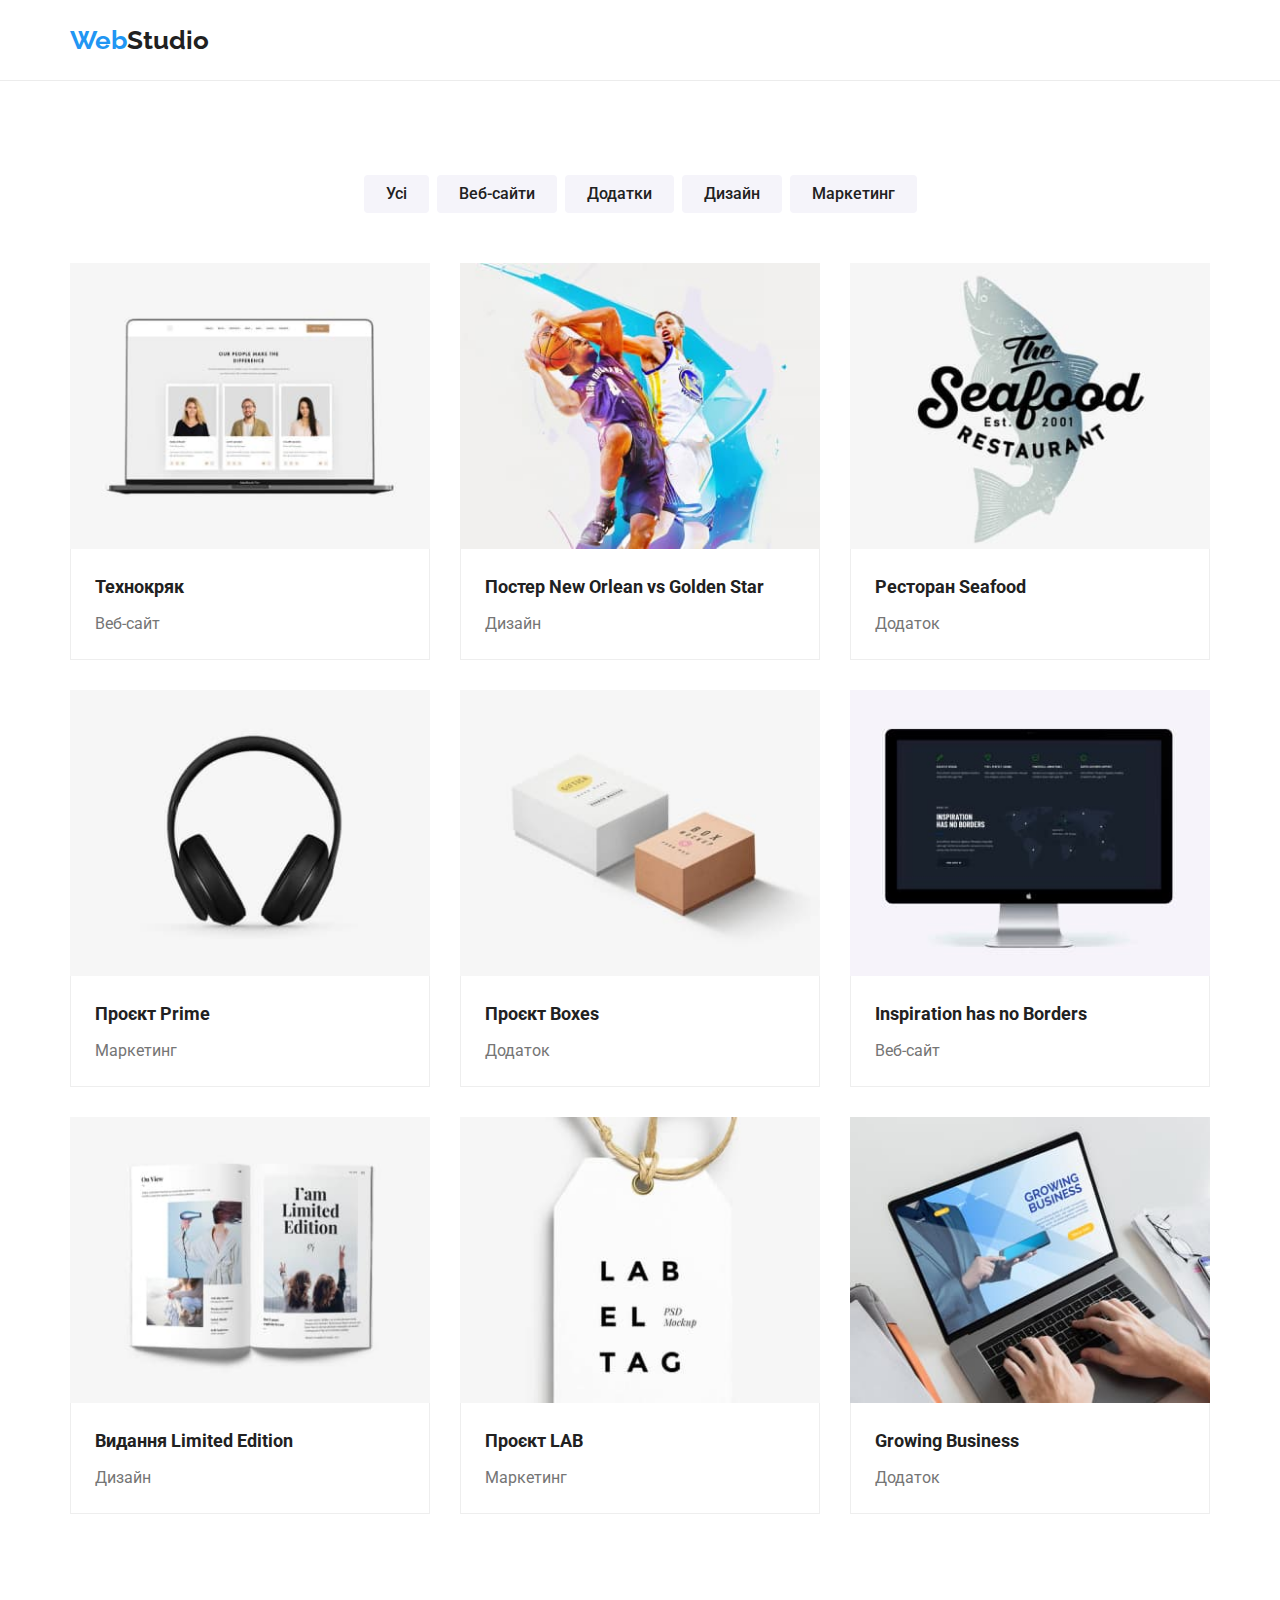
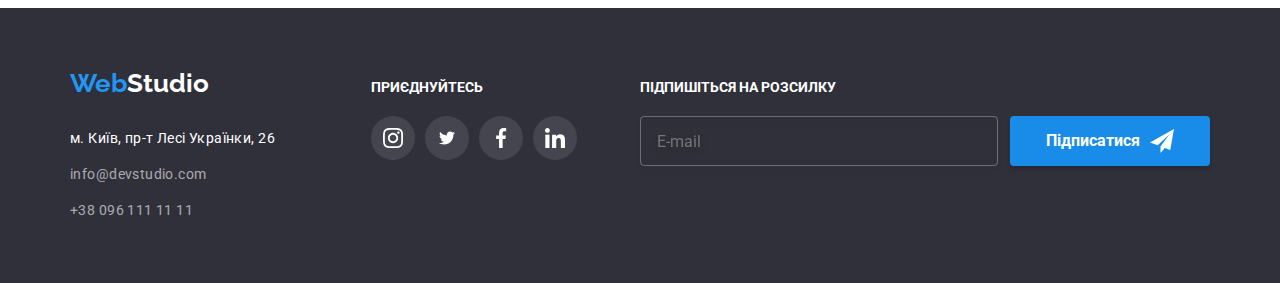
==== portfolio.html @ bbc63d56 "add mobile-header" ====
<!DOCTYPE html>
<html lang="uk">
  <head>
    <meta charset="UTF-8" />
    <meta http-equiv="X-UA-Compatible" content="IE=edge" />
    <meta name="viewport" content="width=<device-width>, initial-scale=1.0" />
    <title>Document</title>
    <link
      rel="stylesheet"
      href="https://fonts.googleapis.com/css2?family=Raleway:wght@700&family=Roboto:wght@400;500;700;900&display=swap"
    />
    <link
      rel="stylesheet"
      href="https://cdnjs.cloudflare.com/ajax/libs/modern-normalize/1.1.0/modern-normalize.min.css"
    />
    <link rel="stylesheet" href="./css/main.min.css" />
  </head>

  <body>
    <!-- Шапка -->
    <header class="header">
      <div class="container header-container">
        <a href="./index.html" class="logo"
          ><span class="logo__text-accent">Web</span>Studio</a
        >

        <nav>
          <ul class="navigation">
            <li class="navigation__item">
              <a href="./index.html" class="navigation__link">Студія</a>
            </li>
            <li class="navigation__item">
              <a href="./portfolio.html" class="navigation__link active">Портфоліо</a>
            </li>
            <li class="navigation__item">
              <a href="" class="navigation__link">Контакти</a>
            </li>
          </ul>
        </nav>

        <ul class="contact">
          <li class="contact__item">
            <a href="mailto:info@devstudio.com" class="contact__link">
              <svg class="contact__icon" width="16" height="12">
                <use href="./images/icons.svg#icon-envelope"></use>
              </svg>
              <span class="contact__info">info@devstudio.com</span>
            </a>
          </li>
          <li class="contact__item">
            <a href="tel:+380961111111" class="contact__link">
              <svg class="contact__icon" width="10" height="16">
                <use href="./images/icons.svg#icon-smartphone"></use>
              </svg>
              <span class="contact__info">+38 096 111 11 11</span>
            </a>
          </li>
        </ul>
      </div>
    </header>

    <main>
      <!-- Фільтр -->
      <section class="portfolio">
        <div class="container">
          <ul class="filter">
            <li class="filter__item">
              <button class="filter__button" type="button">Усі</button>
            </li>
            <li class="filter__item">
              <button class="filter__button" type="button">Веб-сайти</button>
            </li>
            <li class="filter__item">
              <button class="filter__button" type="button">Додатки</button>
            </li>
            <li class="filter__item">
              <button class="filter__button" type="button">Дизайн</button>
            </li>
            <li class="filter__item">
              <button class="filter__button" type="button">Маркетинг</button>
            </li>
          </ul>

          <!-- Приклади робіт -->
          <h1 class="visually-hidden">Наші роботи</h1>
          <!-- сховано -->

          <ul class="card-set">
            <li class="card-set__item">
              <a href="" class="card-set__link">
                <div class="card-set__img">
                  <img src="./images/portfolio1.jpg" alt="Фото" width="370" />
                  <div class="card-set__overlay">
                    <p>
                      Ресурс пропонує комплексні пропозиції з різним рівнем
                      функціоналу та сервісів. Все це дозволить відвідувачу
                      отримати вичерпні відомості про компанію чи приватну
                      особу.
                    </p>
                  </div>
                </div>
                <div class="card-content">
                  <h2 class="card-content__title">Технокряк</h2>
                  <p class="card-content__description">Веб-сайт</p>
                </div>
              </a>
            </li>
            <li class="card-set__item">
              <a href="" class="card-set__link">
                <div class="card-set__img">
                  <img src="./images/portfolio2.jpg" alt="Фото" width="370" />
                  <div class="card-set__overlay">
                    <p>
                      Lorem ipsum dolor sit amet consectetur adipisicing elit.
                      Esse, earum!
                    </p>
                  </div>
                </div>
                <div class="card-content">
                  <h2 class="card-content__title">
                    Постер New Orlean vs Golden Star
                  </h2>
                  <p class="card-content__description">Дизайн</p>
                </div>
              </a>
            </li>
            <li class="card-set__item">
              <a href="" class="card-set__link">
                <div class="card-set__img">
                  <img src="./images/portfolio3.jpg" alt="Фото" width="370" />
                  <div class="card-set__overlay">
                    <p>
                      Lorem ipsum dolor sit amet consectetur adipisicing elit.
                      Esse, earum!
                    </p>
                  </div>
                </div>
                <div class="card-content">
                  <h2 class="card-content__title">Ресторан Seafood</h2>
                  <p class="card-content__description">Додаток</p>
                </div>
              </a>
            </li>
            <li class="card-set__item">
              <a href="" class="card-set__link">
                <div class="card-set__img">
                  <img src="./images/portfolio4.jpg" alt="Фото" width="370" />
                  <div class="card-set__overlay">
                    <p>
                      Lorem ipsum dolor sit amet consectetur adipisicing elit.
                      Esse, earum!
                    </p>
                  </div>
                </div>
                <div class="card-content">
                  <h2 class="card-content__title">Проєкт Prime</h2>
                  <p class="card-content__description">Маркетинг</p>
                </div>
              </a>
            </li>
            <li class="card-set__item">
              <a href="" class="card-set__link">
                <div class="card-set__img">
                  <img src="./images/portfolio5.jpg" alt="Фото" width="370" />
                  <div class="card-set__overlay">
                    <p>
                      Lorem ipsum dolor sit amet consectetur adipisicing elit.
                      Esse, earum!
                    </p>
                  </div>
                </div>
                <div class="card-content">
                  <h2 class="card-content__title">Проєкт Boxes</h2>
                  <p class="card-content__description">Додаток</p>
                </div>
              </a>
            </li>
            <li class="card-set__item">
              <a href="" class="card-set__link">
                <div class="card-set__img">
                  <img src="./images/portfolio6.jpg" alt="Фото" width="370" />
                  <div class="card-set__overlay">
                    <p>
                      Lorem ipsum dolor sit amet consectetur adipisicing elit.
                      Esse, earum!
                    </p>
                  </div>
                </div>
                <div class="card-content">
                  <h2 class="card-content__title">
                    Inspiration has no Borders
                  </h2>
                  <p class="card-content__description">Веб-сайт</p>
                </div>
              </a>
            </li>
            <li class="card-set__item">
              <a href="" class="card-set__link">
                <div class="card-set__img">
                  <img src="./images/portfolio7.jpg" alt="Фото" width="370" />
                  <div class="card-set__overlay">
                    <p>
                      Lorem ipsum dolor sit amet consectetur adipisicing elit.
                      Esse, earum!
                    </p>
                  </div>
                </div>
                <div class="card-content">
                  <h2 class="card-content__title">Видання Limited Edition</h2>
                  <p class="card-content__description">Дизайн</p>
                </div>
              </a>
            </li>
            <li class="card-set__item">
              <a href="" class="card-set__link">
                <div class="card-set__img">
                  <img src="./images/portfolio8.jpg" alt="Фото" width="370" />
                  <div class="card-set__overlay">
                    <p>
                      Lorem ipsum dolor sit amet consectetur adipisicing elit.
                      Esse, earum!
                    </p>
                  </div>
                </div>
                <div class="card-content">
                  <h2 class="card-content__title">Проєкт LAB</h2>
                  <p class="card-content__description">Маркетинг</p>
                </div>
              </a>
            </li>
            <li class="card-set__item">
              <a href="" class="card-set__link">
                <div class="card-set__img">
                  <img src="./images/portfolio9.jpg" alt="Фото" width="370" />
                  <div class="card-set__overlay">
                    <p>
                      Lorem ipsum dolor sit amet consectetur adipisicing elit.
                      Esse, earum!
                    </p>
                  </div>
                </div>
                <div class="card-content">
                  <h2 class="card-content__title">Growing Business</h2>
                  <p class="card-content__description">Додаток</p>
                </div>
              </a>
            </li>
          </ul>
        </div>
      </section>
    </main>

    <!-- Футер -->
    <footer class="footer">
      <div class="container footer-container">
        <div class="footer-container__address">
          <a href="./index.html" class="logo footer-logo"
            ><span class="logo__text-accent">Web</span>Studio</a
          >
          <address class="home">
            м. Київ, пр-т Лесі Українки, 26
            <a href="mailto:info@devstudio.com" class="home__contact footmail"
              >info@devstudio.com</a
            >
            <a href="tel:+380961111111" class="home__contact"
              >+38 096 111 11 11</a
            >
          </address>
        </div>

        <div class="footer-link">
          <p class="footer-link__title">Приєднуйтесь</p>

          <ul class="social-list">
            <li class="social-list__item">
              <a class="social-list__link" href="">
                <svg class="social-list__icon" width="20" height="20">
                  <use href="./images/icons.svg#instagram"></use>
                </svg>
              </a>
            </li>

            <li class="social-list__item">
              <a class="social-list__link" href="">
                <svg class="social-list__icon" width="20" height="16">
                  <use href="./images/icons.svg#twitter"></use>
                </svg>
              </a>
            </li>

            <li class="social-list__item">
              <a class="social-list__link" href="">
                <svg class="social-list__icon" width="20" height="20">
                  <use href="./images/icons.svg#facebook"></use>
                </svg>
              </a>
            </li>

            <li class="social-list__item">
              <a class="social-list__link" href="">
                <svg class="social-list__icon" width="20" height="20">
                  <use href="./images/icons.svg#linkedin"></use>
                </svg>
              </a>
            </li>
          </ul>
        </div>

        <form class="footer-form">
          <p class="footer-form__title">Підпишіться на розсилку</p>

          <div class="footer-form-wrapper">
            <input
              type="email"
              class="footer-form-wrapper__input"
              name="user_email_mailing"
              placeholder="E-mail"
            />

            <button type="submit" class="footer-form-wrapper__btn">
              Підписатися
              <svg
                class="footer-form-wrapper__icon-send"
                width="24"
                height="24"
              >
                <use href="./images/icons.svg#icon-icon-send"></use>
              </svg>
            </button>
          </div>
        </form>
      </div>
    </footer>
  </body>
</html>
---- css/main.min.css ----
:root{--primary-text-color: #212121;--secondary-text-color: #757575;--hero-text-color: #ffffff;--description-text-color: #757575;--accent-color: #2196f3;--background-color: #f5f5f5;--background-section-color: #f5f4fa;--background-hero-footer-color: #2f303a;--fill-icons-color: #afb1b8;--primary-text-family: Roboto, sans-serif;--secondary-text-family: Raleway;--card-set-gap: 30px}.visually-hidden{position:absolute;width:1px;height:1px;margin:-1px;border:0;padding:0;clip:rect(0 0 0 0);overflow:hidden}h1,h2,h3,h4,h5,h6,p,ul{margin:0px;padding:0px}ul{list-style:none}a{text-decoration:none}img{display:block;max-width:100%}body{color:var(--primary-text-color);font-family:var(--primary-text-family)}.container{padding-left:15px;padding-right:15px}@media screen and (min-width: 480px){.container{width:450px;margin-left:auto;margin-right:auto}}@media screen and (min-width: 768px){.container{width:738px}}@media screen and (min-width: 1200px){.container{width:1170px}}.logo{color:var(--primary-text-color);font-family:var(--secondary-text-family);font-weight:700;font-size:24px;line-height:1.17;text-decoration:none}@media screen and (min-width: 1200px){.logo{font-size:26px;line-height:1.19}}.logo__text-accent{color:var(--accent-color)}.footer-logo{color:var(--hero-text-color);margin-right:0px}.hero-container__btn{color:var(--hero-text-color);background-color:var(--accent-color);font-weight:700;font-size:16px;line-height:1.88;-webkit-box-shadow:0px 4px 4px rgba(0,0,0,.15);box-shadow:0px 4px 4px rgba(0,0,0,.15);border-radius:4px;cursor:pointer;display:block;margin-left:auto;margin-right:auto;padding:10px 24px;-webkit-transition:color 250ms cubic-bezier(0.4, 0, 0.2, 1),background-color 250ms cubic-bezier(0.4, 0, 0.2, 1),-webkit-box-shadow 250ms cubic-bezier(0.4, 0, 0.2, 1);transition:color 250ms cubic-bezier(0.4, 0, 0.2, 1),background-color 250ms cubic-bezier(0.4, 0, 0.2, 1),-webkit-box-shadow 250ms cubic-bezier(0.4, 0, 0.2, 1);transition:color 250ms cubic-bezier(0.4, 0, 0.2, 1),background-color 250ms cubic-bezier(0.4, 0, 0.2, 1),box-shadow 250ms cubic-bezier(0.4, 0, 0.2, 1);transition:color 250ms cubic-bezier(0.4, 0, 0.2, 1),background-color 250ms cubic-bezier(0.4, 0, 0.2, 1),box-shadow 250ms cubic-bezier(0.4, 0, 0.2, 1),-webkit-box-shadow 250ms cubic-bezier(0.4, 0, 0.2, 1)}.social-list{display:-webkit-box;display:-ms-flexbox;display:flex;-webkit-box-pack:justify;-ms-flex-pack:justify;justify-content:space-between}.social-list__link{display:-webkit-box;display:-ms-flexbox;display:flex;-webkit-box-pack:center;-ms-flex-pack:center;justify-content:center;-webkit-box-align:center;-ms-flex-align:center;align-items:center;width:44px;height:44px;border-radius:50%;-webkit-transition:background-color 250ms cubic-bezier(0.4, 0, 0.2, 1);transition:background-color 250ms cubic-bezier(0.4, 0, 0.2, 1)}.social-list__link:hover,.social-list__link:focus{background-color:var(--accent-color)}.social-list__icon{fill:var(--fill-icons-color);-webkit-transition:fill 250ms cubic-bezier(0.4, 0, 0.2, 1);transition:fill 250ms cubic-bezier(0.4, 0, 0.2, 1)}.social-list__link:hover .social-list__icon,.social-list__link:focus .social-list__icon{fill:var(--hero-text-color)}.social-list{display:-webkit-box;display:-ms-flexbox;display:flex;-webkit-box-pack:justify;-ms-flex-pack:justify;justify-content:space-between}.social-list__link{display:-webkit-box;display:-ms-flexbox;display:flex;-webkit-box-pack:center;-ms-flex-pack:center;justify-content:center;-webkit-box-align:center;-ms-flex-align:center;align-items:center;width:44px;height:44px;border-radius:50%;-webkit-transition:background-color 250ms cubic-bezier(0.4, 0, 0.2, 1);transition:background-color 250ms cubic-bezier(0.4, 0, 0.2, 1)}.social-list__link:hover,.social-list__link:focus{background-color:var(--accent-color)}.social-list__icon{fill:var(--fill-icons-color);-webkit-transition:fill 250ms cubic-bezier(0.4, 0, 0.2, 1);transition:fill 250ms cubic-bezier(0.4, 0, 0.2, 1)}.social-list__link:hover .social-list__icon,.social-list__link:focus .social-list__icon{fill:var(--hero-text-color)}.footer-link .social-list__item:not(:last-child){margin-right:10px}.footer-link .social-list__icon{fill:var(--hero-text-color)}.footer-link .social-list__link{background-color:rgba(255,255,255,.1);-webkit-transition:background-color 250ms cubic-bezier(0.4, 0, 0.2, 1);transition:background-color 250ms cubic-bezier(0.4, 0, 0.2, 1)}.footer-link .social-list__link:hover,.footer-link .social-list__link:focus{background-color:var(--accent-color)}.backdrop{position:fixed;top:0;left:0;width:100vw;height:100vh;background-color:rgba(0,0,0,.2);-webkit-transition:opacity 250ms cubic-bezier(0.4, 0, 0.2, 1),visibility 250ms cubic-bezier(0.4, 0, 0.2, 1);transition:opacity 250ms cubic-bezier(0.4, 0, 0.2, 1),visibility 250ms cubic-bezier(0.4, 0, 0.2, 1)}.backdrop.is-hidden{opacity:0;visibility:hidden;pointer-events:none}.modal{position:absolute;top:50%;left:50%;-webkit-transform:translate(-50%, -50%);transform:translate(-50%, -50%);width:528px;height:581px;background-color:var(--hero-text-color);padding:40px;-webkit-box-shadow:0px 1px 3px rgba(0,0,0,.12),0px 1px 1px rgba(0,0,0,.14),0px 2px 1px rgba(0,0,0,.2);box-shadow:0px 1px 3px rgba(0,0,0,.12),0px 1px 1px rgba(0,0,0,.14),0px 2px 1px rgba(0,0,0,.2);border-radius:4px;-webkit-transition:-webkit-transform 250ms cubic-bezier(0.4, 0, 0.2, 1);transition:-webkit-transform 250ms cubic-bezier(0.4, 0, 0.2, 1);transition:transform 250ms cubic-bezier(0.4, 0, 0.2, 1);transition:transform 250ms cubic-bezier(0.4, 0, 0.2, 1), -webkit-transform 250ms cubic-bezier(0.4, 0, 0.2, 1)}.modal__close-btn{position:absolute;top:8px;right:8px;display:-webkit-box;display:-ms-flexbox;display:flex;-webkit-box-pack:center;-ms-flex-pack:center;justify-content:center;-webkit-box-align:center;-ms-flex-align:center;align-items:center;width:30px;height:30px;border-radius:50%;border:1px solid rgba(0,0,0,.1);background:var(--hero-text-color);padding:0px;cursor:pointer}.modal__close-icon{-webkit-transition:fill 250ms cubic-bezier(0.4, 0, 0.2, 1);transition:fill 250ms cubic-bezier(0.4, 0, 0.2, 1)}.modal__close-btn:hover .modal__close-icon,.modal__close-btn:focus .modal__close-icon{fill:var(--accent-color)}.modal__action{margin-bottom:12px;font-weight:700;font-size:20px;line-height:1.15;text-align:center;color:var(--primary-text-color)}.contact-form{width:100%}.contact-form__input{display:block;width:100%;height:40px;padding-left:42px;border:1px solid rgba(33,33,33,.2);border-radius:4px;-webkit-transition:border-color 250ms cubic-bezier(0.4, 0, 0.2, 1);transition:border-color 250ms cubic-bezier(0.4, 0, 0.2, 1)}.contact-form__input:focus{outline:none;border-color:var(--accent-color)}.contact-form__icon{position:absolute;top:50%;left:15px;-webkit-transform:translateY(-50%);transform:translateY(-50%);-webkit-transition:fill 250ms cubic-bezier(0.4, 0, 0.2, 1);transition:fill 250ms cubic-bezier(0.4, 0, 0.2, 1)}.contact-form__input:focus+.contact-form__icon{fill:var(--accent-color)}.contact-form__field{display:block;font-size:12px;line-height:1.17;color:var(--description-text-color)}.contact-form__message{width:100%;height:120px;margin-top:4px;margin-bottom:20px;padding:12px 16px;border:1px solid rgba(33,33,33,.2);border-radius:4px;resize:none;font-size:12px;line-height:1.17;-webkit-transition:border-color 250ms cubic-bezier(0.4, 0, 0.2, 1);transition:border-color 250ms cubic-bezier(0.4, 0, 0.2, 1)}.contact-form__message:focus{outline:none;border-color:var(--accent-color)}.contact-form__message::-webkit-input-placeholder{color:rgba(117,117,117,.5)}.contact-form__message::-moz-placeholder{color:rgba(117,117,117,.5)}.contact-form__message:-ms-input-placeholder{color:rgba(117,117,117,.5)}.contact-form__message::-ms-input-placeholder{color:rgba(117,117,117,.5)}.contact-form__message::placeholder{color:rgba(117,117,117,.5)}.contact-form__input-wrapper{position:relative;display:block;margin-bottom:10px;margin-top:4px}.contact-form__checkbox-label{display:-webkit-box;display:-ms-flexbox;display:flex;-webkit-box-pack:center;-ms-flex-pack:center;justify-content:center;-webkit-box-align:center;-ms-flex-align:center;align-items:center;font-size:14px;color:var(--description-text-color);cursor:pointer}.contact-form__checkbox-label::before{content:"";display:inline-block;width:16px;height:15px;cursor:pointer;margin-right:7px;border:2px solid var(--primary-text-color);border-radius:4px;-webkit-transition:background-image 250ms cubic-bezier(0.4, 0, 0.2, 1);transition:background-image 250ms cubic-bezier(0.4, 0, 0.2, 1)}.contact-form__checkbox:focus+.contact-form__checkbox-label::before{border-color:var(--accent-color);-webkit-transition:border-color 250ms cubic-bezier(0.4, 0, 0.2, 1);transition:border-color 250ms cubic-bezier(0.4, 0, 0.2, 1)}.contact-form__checkbox:checked+.contact-form__checkbox-label::before{background:var(--accent-color);border-radius:2px;background-image:url(../images/check.svg);background-repeat:no-repeat;background-position:center;border-color:var(--accent-color);-webkit-transition:background-image 250ms cubic-bezier(0.4, 0, 0.2, 1);transition:background-image 250ms cubic-bezier(0.4, 0, 0.2, 1)}.contact-form__submit-btn{display:block;margin-left:auto;margin-right:auto;width:200px;height:50px;margin-top:30px;padding:10px 52px;color:var(--hero-text-color);font-weight:700;font-size:16px;line-height:1.88;background:#188ce8;border-radius:4px;border:0;cursor:pointer;-webkit-transition:-webkit-box-shadow 250ms cubic-bezier(0.4, 0, 0.2, 1);transition:-webkit-box-shadow 250ms cubic-bezier(0.4, 0, 0.2, 1);transition:box-shadow 250ms cubic-bezier(0.4, 0, 0.2, 1);transition:box-shadow 250ms cubic-bezier(0.4, 0, 0.2, 1), -webkit-box-shadow 250ms cubic-bezier(0.4, 0, 0.2, 1)}.contact-form__submit-btn:hover,.contact-form__submit-btn:focus{-webkit-box-shadow:0px 4px 4px rgba(0,0,0,.15);box-shadow:0px 4px 4px rgba(0,0,0,.15)}.contact-form__conditions-contract{text-decoration:underline;color:var(--accent-color)}.footer-form{margin-left:auto}.footer-form-wrapper{display:-webkit-box;display:-ms-flexbox;display:flex;-webkit-box-align:center;-ms-flex-align:center;align-items:center}.footer-form-wrapper__input{width:358px;height:50px;padding-left:16px;margin-right:12px;border:1px solid rgba(255,255,255,.3);-webkit-filter:drop-shadow(0px 4px 4px rgba(0, 0, 0, 0.15));filter:drop-shadow(0px 4px 4px rgba(0, 0, 0, 0.15));border-radius:4px;background-color:inherit;color:rgba(255,255,255,.6)}.footer-form-wrapper__btn{display:-webkit-box;display:-ms-flexbox;display:flex;width:200px;height:50px;-webkit-box-pack:center;-ms-flex-pack:center;justify-content:center;-webkit-box-align:center;-ms-flex-align:center;align-items:center;color:var(--hero-text-color);font-weight:700;font-size:16px;line-height:1.88;background:#188ce8;border-radius:4px;border:0;cursor:pointer;-webkit-box-shadow:0px 4px 4px rgba(0,0,0,.15);box-shadow:0px 4px 4px rgba(0,0,0,.15);border-radius:4px}.footer-form-wrapper__icon-send{margin-left:10px}.navigation{display:none}.contact{display:none}.header-container{display:-webkit-box;display:-ms-flexbox;display:flex;-webkit-box-pack:justify;-ms-flex-pack:justify;justify-content:space-between;-webkit-box-align:center;-ms-flex-align:center;align-items:center;height:60px}@media screen and (min-width: 768px){.header-container{height:80px}}.header{border-bottom-width:1px;border-bottom-style:solid;border-bottom-color:#ececec}.mobile-menu-btn{background-color:rgba(0,0,0,0);border:none;padding:0;line-height:0}.mobile-menu-btn__icon{fill:var(--primary-text-color)}.hero{text-align:center;padding-top:200px;padding-bottom:200px;max-width:1600px;height:600px;margin:auto;background-image:-webkit-gradient(linear, left top, left bottom, from(rgba(47, 48, 58, 0.4)), to(rgba(47, 48, 58, 0.4))),url("../images/hero.jpg");background-image:linear-gradient(rgba(47, 48, 58, 0.4), rgba(47, 48, 58, 0.4)),url("../images/hero.jpg");background-color:#c4c4c4;background-size:cover;background-repeat:no-repeat;background-position:center}.hero-container__title{color:var(--hero-text-color);font-weight:900;font-size:44px;text-transform:uppercase;line-height:1.36;width:696px;margin-left:auto;margin-right:auto;margin-bottom:30px}.feature{padding-top:94px;padding-bottom:94px}.features{display:-webkit-box;display:-ms-flexbox;display:flex}.features__section{width:270px}.features__section:not(:last-child){margin-right:30px}.features__title{font-weight:700;font-size:14px;line-height:1.17;margin-bottom:10px}.features__description{color:var(--description-text-color);font-size:14px;line-height:1.71}.features__picture{display:-webkit-box;display:-ms-flexbox;display:flex;height:120px;background:var(--background-section-color);border-radius:4px;-webkit-box-pack:center;-ms-flex-pack:center;justify-content:center;-webkit-box-align:center;-ms-flex-align:center;align-items:center;margin-bottom:30px}.feature-picture-item:not(:last-child){margin-right:30px}.business{display:-webkit-box;display:-ms-flexbox;display:flex}.business__section{position:relative}.business__section:not(:last-child){margin-right:30px}.examples{padding-bottom:94px}.examples-container__title{font-weight:700;font-size:36px;line-height:1.17;text-align:center;margin-bottom:50px}.business__overlay{position:absolute;display:-webkit-box;display:-ms-flexbox;display:flex;bottom:0;width:100%;height:70px;background:rgba(47,48,58,.8);font-weight:700;font-size:14px;line-height:1.14;-webkit-box-align:center;-ms-flex-align:center;align-items:center;-webkit-box-pack:center;-ms-flex-pack:center;justify-content:center;text-transform:uppercase;color:var(--hero-text-color)}.team{background-color:var(--background-section-color);padding-top:94px;padding-bottom:94px}.team-container__title{font-weight:700;font-size:36px;line-height:1.17;text-align:center;margin-bottom:50px}.cards{display:-webkit-box;display:-ms-flexbox;display:flex;margin-left:calc(-1*var(--card-set-gap));margin-top:calc(-1*var(--card-set-gap))}.cards__section{-ms-flex-preferred-size:calc(25% - var(--card-set-gap));flex-basis:calc(25% - var(--card-set-gap));margin-left:var(--card-set-gap);margin-top:var(--card-set-gap);background-color:var(--hero-text-color);border-radius:0px 0px 4px 4px;-webkit-box-shadow:0px 1px 3px rgba(0,0,0,.12),0px 1px 1px rgba(0,0,0,.14),0px 2px 1px rgba(0,0,0,.2);box-shadow:0px 1px 3px rgba(0,0,0,.12),0px 1px 1px rgba(0,0,0,.14),0px 2px 1px rgba(0,0,0,.2)}.cards__person-card{padding:30px 32px}.cards__person-name{font-weight:500;font-size:16px;line-height:1.17;text-align:center;margin-bottom:10px}.cards__person-position{color:var(--description-text-color);font-weight:400;font-size:16px;line-height:1.17;text-align:center;margin-bottom:16px}.clients{padding-top:94px;padding-bottom:94px}.clients-container__title{font-weight:700;font-size:36px;line-height:1.17;text-align:center;margin-bottom:50px}.clients-list{display:-webkit-box;display:-ms-flexbox;display:flex}.clients-list__item{width:170px;height:92}.clients-list__item:not(:last-child){margin-right:30px}.clients-list__link{display:-webkit-box;display:-ms-flexbox;display:flex;-webkit-box-pack:center;-ms-flex-pack:center;justify-content:center;-webkit-box-align:center;-ms-flex-align:center;align-items:center;width:170px;height:92px;border:1px solid var(--fill-icons-color);border-radius:4px;-webkit-transition:border 250ms cubic-bezier(0.4, 0, 0.2, 1);transition:border 250ms cubic-bezier(0.4, 0, 0.2, 1)}.clients-list__link:hover,.clients-list__link:focus{border:1px solid var(--accent-color);border-radius:4px}.clients-list__icon{fill:var(--fill-icons-color);-webkit-transition:fill 250ms cubic-bezier(0.4, 0, 0.2, 1);transition:fill 250ms cubic-bezier(0.4, 0, 0.2, 1)}.clients-list__link:hover .clients-list__icon,.clients-list__link:focus .clients-list__icon{fill:var(--accent-color)}.footer{background-color:var(--background-hero-footer-color);padding-top:60px;padding-bottom:60px}.home{color:var(--hero-text-color);font-style:normal;font-size:14px;line-height:1.71;letter-spacing:.03em;display:block;margin-top:28px;width:231px}.home__contact{color:rgba(255,255,255,.6);display:block}.footmail{margin-top:12px;margin-bottom:12px}.footer-container{display:-webkit-box;display:-ms-flexbox;display:flex;-webkit-box-align:baseline;-ms-flex-align:baseline;align-items:baseline}.footer-container__address{margin-right:70px}.footer-link__title,.footer-form__title{color:var(--hero-text-color);font-weight:700;font-size:14px;text-transform:uppercase;line-height:1.14;margin-bottom:20px}.filter{display:-webkit-box;display:-ms-flexbox;display:flex;margin-bottom:50px;-webkit-box-pack:center;-ms-flex-pack:center;justify-content:center}.filter__item:not(:last-child){margin-right:8px}.filter__button{cursor:pointer;color:var(--primary-text-color);background-color:var(--background-section-color);font-size:16px;font-weight:500;line-height:1.63;border-radius:4px;border-width:0;padding:6px 22px;-webkit-transition:color 250ms cubic-bezier(0.4, 0, 0.2, 1),background-color 250ms cubic-bezier(0.4, 0, 0.2, 1),-webkit-box-shadow 250ms cubic-bezier(0.4, 0, 0.2, 1);transition:color 250ms cubic-bezier(0.4, 0, 0.2, 1),background-color 250ms cubic-bezier(0.4, 0, 0.2, 1),-webkit-box-shadow 250ms cubic-bezier(0.4, 0, 0.2, 1);transition:color 250ms cubic-bezier(0.4, 0, 0.2, 1),background-color 250ms cubic-bezier(0.4, 0, 0.2, 1),box-shadow 250ms cubic-bezier(0.4, 0, 0.2, 1);transition:color 250ms cubic-bezier(0.4, 0, 0.2, 1),background-color 250ms cubic-bezier(0.4, 0, 0.2, 1),box-shadow 250ms cubic-bezier(0.4, 0, 0.2, 1),-webkit-box-shadow 250ms cubic-bezier(0.4, 0, 0.2, 1)}.filter__button:hover,.filter__button:focus{color:var(--hero-text-color);background-color:var(--accent-color);-webkit-box-shadow:0px 3px 1px rgba(0,0,0,.1),0px 1px 2px rgba(0,0,0,.08),0px 2px 2px rgba(0,0,0,.12);box-shadow:0px 3px 1px rgba(0,0,0,.1),0px 1px 2px rgba(0,0,0,.08),0px 2px 2px rgba(0,0,0,.12)}.portfolio{padding-top:94px;padding-bottom:94px}.card-set{display:-webkit-box;display:-ms-flexbox;display:flex;-ms-flex-wrap:wrap;flex-wrap:wrap;margin-left:calc(-1*var(--card-set-gap));margin-top:calc(-1*var(--card-set-gap))}.card-set__item{-ms-flex-preferred-size:calc(33.3333333333% - var(--card-set-gap));flex-basis:calc(33.3333333333% - var(--card-set-gap));margin-left:var(--card-set-gap);margin-top:var(--card-set-gap)}.card-content__title{color:var(--primary-text-color);font-size:18px;font-weight:700;line-height:2}.card-content__description{color:var(--secondary-text-color);font-size:16px;font-weight:400;line-height:1.88;margin-top:4px}.card-content{padding:20px 24px 20px 24px;border-left:1px solid #eee;border-right:1px solid #eee;border-bottom:1px solid #eee}.card-set__link{display:block;-webkit-transition:-webkit-box-shadow 250ms cubic-bezier(0.4, 0, 0.2, 1);transition:-webkit-box-shadow 250ms cubic-bezier(0.4, 0, 0.2, 1);transition:box-shadow 250ms cubic-bezier(0.4, 0, 0.2, 1);transition:box-shadow 250ms cubic-bezier(0.4, 0, 0.2, 1), -webkit-box-shadow 250ms cubic-bezier(0.4, 0, 0.2, 1)}.card-set__link:hover,.card-set__link:focus{-webkit-box-shadow:0px 1px 1px rgba(0,0,0,.12),0px 4px 4px rgba(0,0,0,.06),1px 4px 6px rgba(0,0,0,.16);box-shadow:0px 1px 1px rgba(0,0,0,.12),0px 4px 4px rgba(0,0,0,.06),1px 4px 6px rgba(0,0,0,.16)}.card-set__img{position:relative;overflow:hidden}.card-set__overlay{position:absolute;top:0;width:100%;height:100%;background:rgba(33,150,243,.9);font-weight:400;font-size:18px;line-height:1.6;padding:63px 24px;color:var(--hero-text-color);opacity:0;-webkit-transform:translateY(100%);transform:translateY(100%);-webkit-transition:opacity 250ms cubic-bezier(0.4, 0, 0.2, 1),-webkit-transform 250ms cubic-bezier(0.4, 0, 0.2, 1);transition:opacity 250ms cubic-bezier(0.4, 0, 0.2, 1),-webkit-transform 250ms cubic-bezier(0.4, 0, 0.2, 1);transition:transform 250ms cubic-bezier(0.4, 0, 0.2, 1),opacity 250ms cubic-bezier(0.4, 0, 0.2, 1);transition:transform 250ms cubic-bezier(0.4, 0, 0.2, 1),opacity 250ms cubic-bezier(0.4, 0, 0.2, 1),-webkit-transform 250ms cubic-bezier(0.4, 0, 0.2, 1)}.card-set__item:hover .card-set__overlay,.card-set__item:focus .card-set__overlay{-webkit-transform:translateY(0);transform:translateY(0);opacity:1}/*# sourceMappingURL=main.min.css.map */
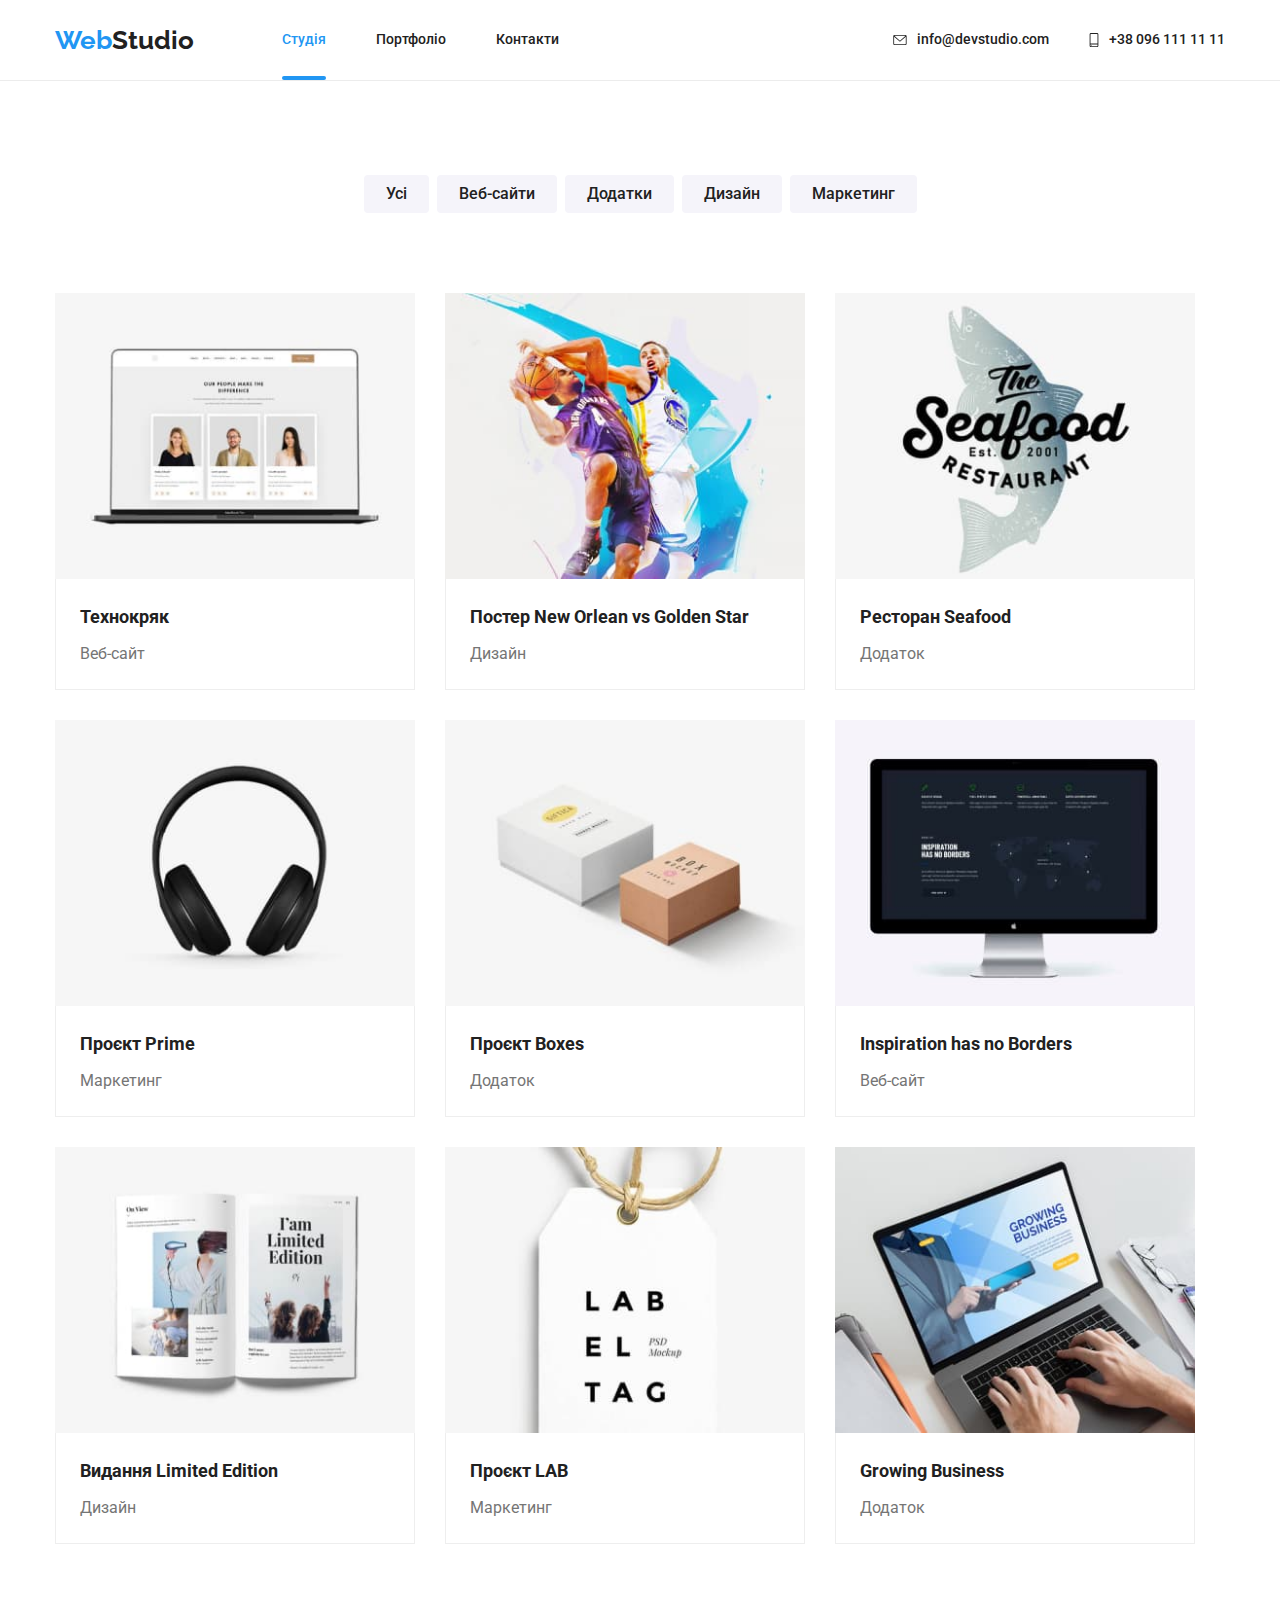
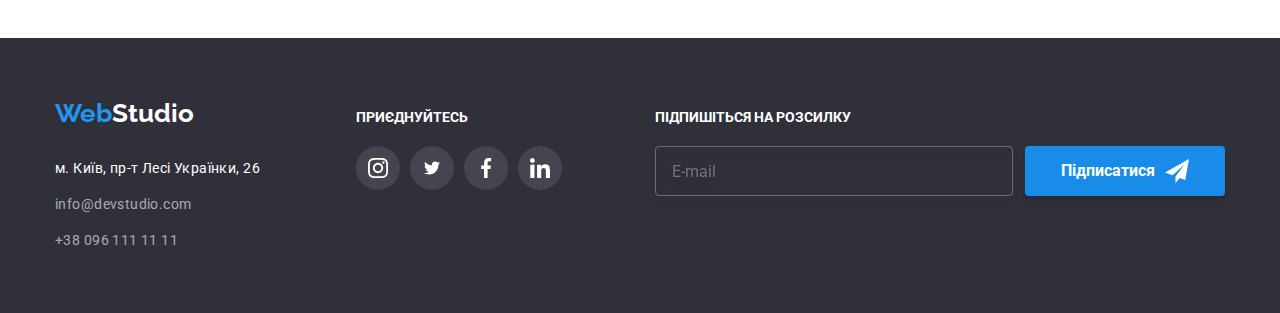
==== commit 4ed08fe3: "add portfolio" ====
--- a/portfolio.html
+++ b/portfolio.html
@@ -27,21 +27,27 @@
         <nav>
           <ul class="navigation">
             <li class="navigation__item">
-              <a href="./index.html" class="navigation__link">Студія</a>
+              <a href="./index.html" class="navigation__link active">Студія</a>
             </li>
             <li class="navigation__item">
-              <a href="./portfolio.html" class="navigation__link active">Портфоліо</a>
+              <a href="./portfolio.html" class="navigation__link">Портфоліо</a>
             </li>
             <li class="navigation__item">
               <a href="" class="navigation__link">Контакти</a>
             </li>
           </ul>
         </nav>
+
+        <button class="mobile-menu-btn js-open-menu" type="button">
+          <svg class="mobile-menu-btn__icon" width="40" height="40">
+            <use href="./images/icons.svg#burger-menu-icon"></use>
+          </svg>
+        </button>
 
         <ul class="contact">
           <li class="contact__item">
             <a href="mailto:info@devstudio.com" class="contact__link">
-              <svg class="contact__icon" width="16" height="12">
+              <svg class="contact__icon" width="14" height="10">
                 <use href="./images/icons.svg#icon-envelope"></use>
               </svg>
               <span class="contact__info">info@devstudio.com</span>
@@ -49,7 +55,7 @@
           </li>
           <li class="contact__item">
             <a href="tel:+380961111111" class="contact__link">
-              <svg class="contact__icon" width="10" height="16">
+              <svg class="contact__icon" width="10" height="14">
                 <use href="./images/icons.svg#icon-smartphone"></use>
               </svg>
               <span class="contact__info">+38 096 111 11 11</span>
@@ -57,6 +63,67 @@
           </li>
         </ul>
       </div>
+
+      <div class="mobile-menu js-menu-container" data-modal>
+        <div class="container mobile-menu__container">
+          <button class="mobile-menu__close-btn js-close-menu">
+            <svg class="mobile-menu__close-icon" width="18" height="18">
+              <use href="./images/icons.svg#close-icon"></use>
+            </svg>
+          </button>
+
+          <div class="mobile-menu__nav">
+            <ul class="mobile-menu__list">
+              <li class="mobile-menu__item">
+                <a class="mobile-menu__link active" href="./index.html"
+                  >Студія</a
+                >
+              </li>
+              <li class="mobile-menu__item">
+                <a class="mobile-menu__link" href="./portfolio.html"
+                  >Портфоліо</a
+                >
+              </li>
+              <li class="mobile-menu__item">
+                <a class="mobile-menu__link" href="">Контакти</a>
+              </li>
+            </ul>
+          </div>
+
+          <div class="mobile-menu__contacts">
+            <ul class="mobile-menu__contact">
+              <li class="mobile-menu__contact-item">
+                <a href="tel:+380961111111" class="mobile-menu__contact-phone">
+                  +38 096 111 11 11
+                </a>
+              </li>
+              <li class="mobile-menu__contact-item">
+                <a
+                  href="mailto:info@devstudio.com"
+                  class="mobile-menu__contact-mail"
+                >
+                  info@devstudio.com
+                </a>
+              </li>
+            </ul>
+
+            <ul class="mobile-menu__social-list">
+              <li class="mobile-menu__social-item">
+                <a class="mobile-menu__social-link" href="">Instagram</a>
+              </li>
+              <li class="mobile-menu__social-item">
+                <a class="mobile-menu__social-link" href="">Twitter</a>
+              </li>
+              <li class="mobile-menu__social-item">
+                <a class="mobile-menu__social-link" href="">Facebook</a>
+              </li>
+              <li class="mobile-menu__social-item">
+                <a class="mobile-menu__social-link" href="">LinkedIn</a>
+              </li>
+            </ul>
+          </div>
+        </div>
+      </div>
     </header>
 
     <main>
@@ -89,7 +156,31 @@
             <li class="card-set__item">
               <a href="" class="card-set__link">
                 <div class="card-set__img">
-                  <img src="./images/portfolio1.jpg" alt="Фото" width="370" />
+                  <picture>
+                    <source
+                      srcset="
+                        ./images/portfolio_1_desktop@1x.jpg 1x,
+                        ./images/portfolio_1_desktop@2x.jpg 2x
+                      "
+                      media="(min-width: 1200px)"
+                    />
+                    <source
+                      srcset="
+                        ./images/portfolio_1_tablet@1x.jpg 1x,
+                        ./images/portfolio_1_tablet@2x.jpg 2x
+                      "
+                      media="(min-width: 768px)"
+                    />
+                    <source
+                      srcset="
+                        ./images/portfolio_1_mobile@1x.jpg 1x,
+                        ./images/portfolio_1_mobile@2x.jpg 2x
+                      "
+                      media="(max-width: 767px)"
+                    />
+                    <img src="./images/portfolio_1_mobile@1x.jpg" alt="Фото" />
+                  </picture>
+                  
                   <div class="card-set__overlay">
                     <p>
                       Ресурс пропонує комплексні пропозиції з різним рівнем
@@ -108,7 +199,31 @@
             <li class="card-set__item">
               <a href="" class="card-set__link">
                 <div class="card-set__img">
-                  <img src="./images/portfolio2.jpg" alt="Фото" width="370" />
+                  <picture>
+                    <source
+                      srcset="
+                        ./images/portfolio_2_desktop@1x.jpg 1x,
+                        ./images/portfolio_2_desktop@2x.jpg 2x
+                      "
+                      media="(min-width: 1200px)"
+                    />
+                    <source
+                      srcset="
+                        ./images/portfolio_2_tablet@1x.jpg 1x,
+                        ./images/portfolio_2_tablet@2x.jpg 2x
+                      "
+                      media="(min-width: 768px)"
+                    />
+                    <source
+                      srcset="
+                        ./images/portfolio_2_mobile@1x.jpg 1x,
+                        ./images/portfolio_2_mobile@2x.jpg 2x
+                      "
+                      media="(max-width: 767px)"
+                    />
+                    <img src="./images/portfolio_2_mobile@1x.jpg" alt="Фото" />
+                  </picture>
+                  
                   <div class="card-set__overlay">
                     <p>
                       Lorem ipsum dolor sit amet consectetur adipisicing elit.
@@ -127,7 +242,31 @@
             <li class="card-set__item">
               <a href="" class="card-set__link">
                 <div class="card-set__img">
-                  <img src="./images/portfolio3.jpg" alt="Фото" width="370" />
+                  <picture>
+                    <source
+                      srcset="
+                        ./images/portfolio_3_desktop@1x.jpg 1x,
+                        ./images/portfolio_3_desktop@2x.jpg 2x
+                      "
+                      media="(min-width: 1200px)"
+                    />
+                    <source
+                      srcset="
+                        ./images/portfolio_3_tablet@1x.jpg 1x,
+                        ./images/portfolio_3_tablet@2x.jpg 2x
+                      "
+                      media="(min-width: 768px)"
+                    />
+                    <source
+                      srcset="
+                        ./images/portfolio_3_mobile@1x.jpg 1x,
+                        ./images/portfolio_3_mobile@2x.jpg 2x
+                      "
+                      media="(max-width: 767px)"
+                    />
+                    <img src="./images/portfolio_3_mobile@1x.jpg" alt="Фото" />
+                  </picture>
+                  
                   <div class="card-set__overlay">
                     <p>
                       Lorem ipsum dolor sit amet consectetur adipisicing elit.
@@ -144,7 +283,31 @@
             <li class="card-set__item">
               <a href="" class="card-set__link">
                 <div class="card-set__img">
-                  <img src="./images/portfolio4.jpg" alt="Фото" width="370" />
+                  <picture>
+                    <source
+                      srcset="
+                        ./images/portfolio_4_desktop@1x.jpg 1x,
+                        ./images/portfolio_4_desktop@2x.jpg 2x
+                      "
+                      media="(min-width: 1200px)"
+                    />
+                    <source
+                      srcset="
+                        ./images/portfolio_4_tablet@1x.jpg 1x,
+                        ./images/portfolio_4_tablet@2x.jpg 2x
+                      "
+                      media="(min-width: 768px)"
+                    />
+                    <source
+                      srcset="
+                        ./images/portfolio_4_mobile@1x.jpg 1x,
+                        ./images/portfolio_4_mobile@2x.jpg 2x
+                      "
+                      media="(max-width: 767px)"
+                    />
+                    <img src="./images/portfolio_4_mobile@1x.jpg" alt="Фото" />
+                  </picture>
+                  
                   <div class="card-set__overlay">
                     <p>
                       Lorem ipsum dolor sit amet consectetur adipisicing elit.
@@ -161,7 +324,31 @@
             <li class="card-set__item">
               <a href="" class="card-set__link">
                 <div class="card-set__img">
-                  <img src="./images/portfolio5.jpg" alt="Фото" width="370" />
+                  <picture>
+                    <source
+                      srcset="
+                        ./images/portfolio_5_desktop@1x.jpg 1x,
+                        ./images/portfolio_5_desktop@2x.jpg 2x
+                      "
+                      media="(min-width: 1200px)"
+                    />
+                    <source
+                      srcset="
+                        ./images/portfolio_5_tablet@1x.jpg 1x,
+                        ./images/portfolio_5_tablet@2x.jpg 2x
+                      "
+                      media="(min-width: 768px)"
+                    />
+                    <source
+                      srcset="
+                        ./images/portfolio_5_mobile@1x.jpg 1x,
+                        ./images/portfolio_5_mobile@2x.jpg 2x
+                      "
+                      media="(max-width: 767px)"
+                    />
+                    <img src="./images/portfolio_5_mobile@1x.jpg" alt="Фото" />
+                  </picture>
+                 
                   <div class="card-set__overlay">
                     <p>
                       Lorem ipsum dolor sit amet consectetur adipisicing elit.
@@ -178,7 +365,31 @@
             <li class="card-set__item">
               <a href="" class="card-set__link">
                 <div class="card-set__img">
-                  <img src="./images/portfolio6.jpg" alt="Фото" width="370" />
+                  <picture>
+                    <source
+                      srcset="
+                        ./images/portfolio_6_desktop@1x.jpg 1x,
+                        ./images/portfolio_6_desktop@2x.jpg 2x
+                      "
+                      media="(min-width: 1200px)"
+                    />
+                    <source
+                      srcset="
+                        ./images/portfolio_6_tablet@1x.jpg 1x,
+                        ./images/portfolio_6_tablet@2x.jpg 2x
+                      "
+                      media="(min-width: 768px)"
+                    />
+                    <source
+                      srcset="
+                        ./images/portfolio_6_mobile@1x.jpg 1x,
+                        ./images/portfolio_6_mobile@2x.jpg 2x
+                      "
+                      media="(max-width: 767px)"
+                    />
+                    <img src="./images/portfolio_6_mobile@1x.jpg" alt="Фото" />
+                  </picture>
+                  
                   <div class="card-set__overlay">
                     <p>
                       Lorem ipsum dolor sit amet consectetur adipisicing elit.
@@ -197,7 +408,31 @@
             <li class="card-set__item">
               <a href="" class="card-set__link">
                 <div class="card-set__img">
-                  <img src="./images/portfolio7.jpg" alt="Фото" width="370" />
+                  <picture>
+                    <source
+                      srcset="
+                        ./images/portfolio_7_desktop@1x.jpg 1x,
+                        ./images/portfolio_7_desktop@2x.jpg 2x
+                      "
+                      media="(min-width: 1200px)"
+                    />
+                    <source
+                      srcset="
+                        ./images/portfolio_7_tablet@1x.jpg 1x,
+                        ./images/portfolio_7_tablet@2x.jpg 2x
+                      "
+                      media="(min-width: 768px)"
+                    />
+                    <source
+                      srcset="
+                        ./images/portfolio_7_mobile@1x.jpg 1x,
+                        ./images/portfolio_7_mobile@2x.jpg 2x
+                      "
+                      media="(max-width: 767px)"
+                    />
+                    <img src="./images/portfolio_7_mobile@1x.jpg" alt="Фото" />
+                  </picture>
+                  
                   <div class="card-set__overlay">
                     <p>
                       Lorem ipsum dolor sit amet consectetur adipisicing elit.
@@ -214,7 +449,31 @@
             <li class="card-set__item">
               <a href="" class="card-set__link">
                 <div class="card-set__img">
-                  <img src="./images/portfolio8.jpg" alt="Фото" width="370" />
+                  <picture>
+                    <source
+                      srcset="
+                        ./images/portfolio_8_desktop@1x.jpg 1x,
+                        ./images/portfolio_8_desktop@2x.jpg 2x
+                      "
+                      media="(min-width: 1200px)"
+                    />
+                    <source
+                      srcset="
+                        ./images/portfolio_8_tablet@1x.jpg 1x,
+                        ./images/portfolio_8_tablet@2x.jpg 2x
+                      "
+                      media="(min-width: 768px)"
+                    />
+                    <source
+                      srcset="
+                        ./images/portfolio_8_mobile@1x.jpg 1x,
+                        ./images/portfolio_8_mobile@2x.jpg 2x
+                      "
+                      media="(max-width: 767px)"
+                    />
+                    <img src="./images/portfolio_8_mobile@1x.jpg" alt="Фото" />
+                  </picture>
+                  
                   <div class="card-set__overlay">
                     <p>
                       Lorem ipsum dolor sit amet consectetur adipisicing elit.
@@ -231,7 +490,31 @@
             <li class="card-set__item">
               <a href="" class="card-set__link">
                 <div class="card-set__img">
-                  <img src="./images/portfolio9.jpg" alt="Фото" width="370" />
+                  <picture>
+                    <source
+                      srcset="
+                        ./images/portfolio_9_desktop@1x.jpg 1x,
+                        ./images/portfolio_9_desktop@2x.jpg 2x
+                      "
+                      media="(min-width: 1200px)"
+                    />
+                    <source
+                      srcset="
+                        ./images/portfolio_9_tablet@1x.jpg 1x,
+                        ./images/portfolio_9_tablet@2x.jpg 2x
+                      "
+                      media="(min-width: 768px)"
+                    />
+                    <source
+                      srcset="
+                        ./images/portfolio_9_mobile@1x.jpg 1x,
+                        ./images/portfolio_9_mobile@2x.jpg 2x
+                      "
+                      media="(max-width: 767px)"
+                    />
+                    <img src="./images/portfolio_9_mobile@1x.jpg" alt="Фото" />
+                  </picture>
+                  
                   <div class="card-set__overlay">
                     <p>
                       Lorem ipsum dolor sit amet consectetur adipisicing elit.
--- a/css/main.min.css
+++ b/css/main.min.css
@@ -1 +1 @@
-:root{--primary-text-color: #212121;--secondary-text-color: #757575;--hero-text-color: #ffffff;--description-text-color: #757575;--accent-color: #2196f3;--background-color: #f5f5f5;--background-section-color: #f5f4fa;--background-hero-footer-color: #2f303a;--fill-icons-color: #afb1b8;--primary-text-family: Roboto, sans-serif;--secondary-text-family: Raleway;--card-set-gap: 30px}.visually-hidden{position:absolute;width:1px;height:1px;margin:-1px;border:0;padding:0;clip:rect(0 0 0 0);overflow:hidden}h1,h2,h3,h4,h5,h6,p,ul{margin:0px;padding:0px}ul{list-style:none}a{text-decoration:none}img{display:block;max-width:100%}body{color:var(--primary-text-color);font-family:var(--primary-text-family)}.container{padding-left:15px;padding-right:15px}@media screen and (min-width: 480px){.container{width:450px;margin-left:auto;margin-right:auto}}@media screen and (min-width: 768px){.container{width:738px}}@media screen and (min-width: 1200px){.container{width:1170px}}.logo{color:var(--primary-text-color);font-family:var(--secondary-text-family);font-weight:700;font-size:24px;line-height:1.17;text-decoration:none}@media screen and (min-width: 1200px){.logo{font-size:26px;line-height:1.19}}.logo__text-accent{color:var(--accent-color)}.footer-logo{color:var(--hero-text-color);margin-right:0px}.hero-container__btn{color:var(--hero-text-color);background-color:var(--accent-color);font-weight:700;font-size:16px;line-height:1.88;-webkit-box-shadow:0px 4px 4px rgba(0,0,0,.15);box-shadow:0px 4px 4px rgba(0,0,0,.15);border-radius:4px;cursor:pointer;display:block;margin-left:auto;margin-right:auto;padding:10px 24px;-webkit-transition:color 250ms cubic-bezier(0.4, 0, 0.2, 1),background-color 250ms cubic-bezier(0.4, 0, 0.2, 1),-webkit-box-shadow 250ms cubic-bezier(0.4, 0, 0.2, 1);transition:color 250ms cubic-bezier(0.4, 0, 0.2, 1),background-color 250ms cubic-bezier(0.4, 0, 0.2, 1),-webkit-box-shadow 250ms cubic-bezier(0.4, 0, 0.2, 1);transition:color 250ms cubic-bezier(0.4, 0, 0.2, 1),background-color 250ms cubic-bezier(0.4, 0, 0.2, 1),box-shadow 250ms cubic-bezier(0.4, 0, 0.2, 1);transition:color 250ms cubic-bezier(0.4, 0, 0.2, 1),background-color 250ms cubic-bezier(0.4, 0, 0.2, 1),box-shadow 250ms cubic-bezier(0.4, 0, 0.2, 1),-webkit-box-shadow 250ms cubic-bezier(0.4, 0, 0.2, 1)}.social-list{display:-webkit-box;display:-ms-flexbox;display:flex;-webkit-box-pack:justify;-ms-flex-pack:justify;justify-content:space-between}.social-list__link{display:-webkit-box;display:-ms-flexbox;display:flex;-webkit-box-pack:center;-ms-flex-pack:center;justify-content:center;-webkit-box-align:center;-ms-flex-align:center;align-items:center;width:44px;height:44px;border-radius:50%;-webkit-transition:background-color 250ms cubic-bezier(0.4, 0, 0.2, 1);transition:background-color 250ms cubic-bezier(0.4, 0, 0.2, 1)}.social-list__link:hover,.social-list__link:focus{background-color:var(--accent-color)}.social-list__icon{fill:var(--fill-icons-color);-webkit-transition:fill 250ms cubic-bezier(0.4, 0, 0.2, 1);transition:fill 250ms cubic-bezier(0.4, 0, 0.2, 1)}.social-list__link:hover .social-list__icon,.social-list__link:focus .social-list__icon{fill:var(--hero-text-color)}.social-list{display:-webkit-box;display:-ms-flexbox;display:flex;-webkit-box-pack:justify;-ms-flex-pack:justify;justify-content:space-between}.social-list__link{display:-webkit-box;display:-ms-flexbox;display:flex;-webkit-box-pack:center;-ms-flex-pack:center;justify-content:center;-webkit-box-align:center;-ms-flex-align:center;align-items:center;width:44px;height:44px;border-radius:50%;-webkit-transition:background-color 250ms cubic-bezier(0.4, 0, 0.2, 1);transition:background-color 250ms cubic-bezier(0.4, 0, 0.2, 1)}.social-list__link:hover,.social-list__link:focus{background-color:var(--accent-color)}.social-list__icon{fill:var(--fill-icons-color);-webkit-transition:fill 250ms cubic-bezier(0.4, 0, 0.2, 1);transition:fill 250ms cubic-bezier(0.4, 0, 0.2, 1)}.social-list__link:hover .social-list__icon,.social-list__link:focus .social-list__icon{fill:var(--hero-text-color)}.footer-link .social-list__item:not(:last-child){margin-right:10px}.footer-link .social-list__icon{fill:var(--hero-text-color)}.footer-link .social-list__link{background-color:rgba(255,255,255,.1);-webkit-transition:background-color 250ms cubic-bezier(0.4, 0, 0.2, 1);transition:background-color 250ms cubic-bezier(0.4, 0, 0.2, 1)}.footer-link .social-list__link:hover,.footer-link .social-list__link:focus{background-color:var(--accent-color)}.backdrop{position:fixed;top:0;left:0;width:100vw;height:100vh;background-color:rgba(0,0,0,.2);-webkit-transition:opacity 250ms cubic-bezier(0.4, 0, 0.2, 1),visibility 250ms cubic-bezier(0.4, 0, 0.2, 1);transition:opacity 250ms cubic-bezier(0.4, 0, 0.2, 1),visibility 250ms cubic-bezier(0.4, 0, 0.2, 1)}.backdrop.is-hidden{opacity:0;visibility:hidden;pointer-events:none}.modal{position:absolute;top:50%;left:50%;-webkit-transform:translate(-50%, -50%);transform:translate(-50%, -50%);width:528px;height:581px;background-color:var(--hero-text-color);padding:40px;-webkit-box-shadow:0px 1px 3px rgba(0,0,0,.12),0px 1px 1px rgba(0,0,0,.14),0px 2px 1px rgba(0,0,0,.2);box-shadow:0px 1px 3px rgba(0,0,0,.12),0px 1px 1px rgba(0,0,0,.14),0px 2px 1px rgba(0,0,0,.2);border-radius:4px;-webkit-transition:-webkit-transform 250ms cubic-bezier(0.4, 0, 0.2, 1);transition:-webkit-transform 250ms cubic-bezier(0.4, 0, 0.2, 1);transition:transform 250ms cubic-bezier(0.4, 0, 0.2, 1);transition:transform 250ms cubic-bezier(0.4, 0, 0.2, 1), -webkit-transform 250ms cubic-bezier(0.4, 0, 0.2, 1)}.modal__close-btn{position:absolute;top:8px;right:8px;display:-webkit-box;display:-ms-flexbox;display:flex;-webkit-box-pack:center;-ms-flex-pack:center;justify-content:center;-webkit-box-align:center;-ms-flex-align:center;align-items:center;width:30px;height:30px;border-radius:50%;border:1px solid rgba(0,0,0,.1);background:var(--hero-text-color);padding:0px;cursor:pointer}.modal__close-icon{-webkit-transition:fill 250ms cubic-bezier(0.4, 0, 0.2, 1);transition:fill 250ms cubic-bezier(0.4, 0, 0.2, 1)}.modal__close-btn:hover .modal__close-icon,.modal__close-btn:focus .modal__close-icon{fill:var(--accent-color)}.modal__action{margin-bottom:12px;font-weight:700;font-size:20px;line-height:1.15;text-align:center;color:var(--primary-text-color)}.contact-form{width:100%}.contact-form__input{display:block;width:100%;height:40px;padding-left:42px;border:1px solid rgba(33,33,33,.2);border-radius:4px;-webkit-transition:border-color 250ms cubic-bezier(0.4, 0, 0.2, 1);transition:border-color 250ms cubic-bezier(0.4, 0, 0.2, 1)}.contact-form__input:focus{outline:none;border-color:var(--accent-color)}.contact-form__icon{position:absolute;top:50%;left:15px;-webkit-transform:translateY(-50%);transform:translateY(-50%);-webkit-transition:fill 250ms cubic-bezier(0.4, 0, 0.2, 1);transition:fill 250ms cubic-bezier(0.4, 0, 0.2, 1)}.contact-form__input:focus+.contact-form__icon{fill:var(--accent-color)}.contact-form__field{display:block;font-size:12px;line-height:1.17;color:var(--description-text-color)}.contact-form__message{width:100%;height:120px;margin-top:4px;margin-bottom:20px;padding:12px 16px;border:1px solid rgba(33,33,33,.2);border-radius:4px;resize:none;font-size:12px;line-height:1.17;-webkit-transition:border-color 250ms cubic-bezier(0.4, 0, 0.2, 1);transition:border-color 250ms cubic-bezier(0.4, 0, 0.2, 1)}.contact-form__message:focus{outline:none;border-color:var(--accent-color)}.contact-form__message::-webkit-input-placeholder{color:rgba(117,117,117,.5)}.contact-form__message::-moz-placeholder{color:rgba(117,117,117,.5)}.contact-form__message:-ms-input-placeholder{color:rgba(117,117,117,.5)}.contact-form__message::-ms-input-placeholder{color:rgba(117,117,117,.5)}.contact-form__message::placeholder{color:rgba(117,117,117,.5)}.contact-form__input-wrapper{position:relative;display:block;margin-bottom:10px;margin-top:4px}.contact-form__checkbox-label{display:-webkit-box;display:-ms-flexbox;display:flex;-webkit-box-pack:center;-ms-flex-pack:center;justify-content:center;-webkit-box-align:center;-ms-flex-align:center;align-items:center;font-size:14px;color:var(--description-text-color);cursor:pointer}.contact-form__checkbox-label::before{content:"";display:inline-block;width:16px;height:15px;cursor:pointer;margin-right:7px;border:2px solid var(--primary-text-color);border-radius:4px;-webkit-transition:background-image 250ms cubic-bezier(0.4, 0, 0.2, 1);transition:background-image 250ms cubic-bezier(0.4, 0, 0.2, 1)}.contact-form__checkbox:focus+.contact-form__checkbox-label::before{border-color:var(--accent-color);-webkit-transition:border-color 250ms cubic-bezier(0.4, 0, 0.2, 1);transition:border-color 250ms cubic-bezier(0.4, 0, 0.2, 1)}.contact-form__checkbox:checked+.contact-form__checkbox-label::before{background:var(--accent-color);border-radius:2px;background-image:url(../images/check.svg);background-repeat:no-repeat;background-position:center;border-color:var(--accent-color);-webkit-transition:background-image 250ms cubic-bezier(0.4, 0, 0.2, 1);transition:background-image 250ms cubic-bezier(0.4, 0, 0.2, 1)}.contact-form__submit-btn{display:block;margin-left:auto;margin-right:auto;width:200px;height:50px;margin-top:30px;padding:10px 52px;color:var(--hero-text-color);font-weight:700;font-size:16px;line-height:1.88;background:#188ce8;border-radius:4px;border:0;cursor:pointer;-webkit-transition:-webkit-box-shadow 250ms cubic-bezier(0.4, 0, 0.2, 1);transition:-webkit-box-shadow 250ms cubic-bezier(0.4, 0, 0.2, 1);transition:box-shadow 250ms cubic-bezier(0.4, 0, 0.2, 1);transition:box-shadow 250ms cubic-bezier(0.4, 0, 0.2, 1), -webkit-box-shadow 250ms cubic-bezier(0.4, 0, 0.2, 1)}.contact-form__submit-btn:hover,.contact-form__submit-btn:focus{-webkit-box-shadow:0px 4px 4px rgba(0,0,0,.15);box-shadow:0px 4px 4px rgba(0,0,0,.15)}.contact-form__conditions-contract{text-decoration:underline;color:var(--accent-color)}.footer-form{margin-left:auto}.footer-form-wrapper{display:-webkit-box;display:-ms-flexbox;display:flex;-webkit-box-align:center;-ms-flex-align:center;align-items:center}.footer-form-wrapper__input{width:358px;height:50px;padding-left:16px;margin-right:12px;border:1px solid rgba(255,255,255,.3);-webkit-filter:drop-shadow(0px 4px 4px rgba(0, 0, 0, 0.15));filter:drop-shadow(0px 4px 4px rgba(0, 0, 0, 0.15));border-radius:4px;background-color:inherit;color:rgba(255,255,255,.6)}.footer-form-wrapper__btn{display:-webkit-box;display:-ms-flexbox;display:flex;width:200px;height:50px;-webkit-box-pack:center;-ms-flex-pack:center;justify-content:center;-webkit-box-align:center;-ms-flex-align:center;align-items:center;color:var(--hero-text-color);font-weight:700;font-size:16px;line-height:1.88;background:#188ce8;border-radius:4px;border:0;cursor:pointer;-webkit-box-shadow:0px 4px 4px rgba(0,0,0,.15);box-shadow:0px 4px 4px rgba(0,0,0,.15);border-radius:4px}.footer-form-wrapper__icon-send{margin-left:10px}.navigation{display:none}.contact{display:none}.header-container{display:-webkit-box;display:-ms-flexbox;display:flex;-webkit-box-pack:justify;-ms-flex-pack:justify;justify-content:space-between;-webkit-box-align:center;-ms-flex-align:center;align-items:center;height:60px}@media screen and (min-width: 768px){.header-container{height:80px}}.header{border-bottom-width:1px;border-bottom-style:solid;border-bottom-color:#ececec}.mobile-menu-btn{background-color:rgba(0,0,0,0);border:none;padding:0;line-height:0}.mobile-menu-btn__icon{fill:var(--primary-text-color)}.hero{text-align:center;padding-top:200px;padding-bottom:200px;max-width:1600px;height:600px;margin:auto;background-image:-webkit-gradient(linear, left top, left bottom, from(rgba(47, 48, 58, 0.4)), to(rgba(47, 48, 58, 0.4))),url("../images/hero.jpg");background-image:linear-gradient(rgba(47, 48, 58, 0.4), rgba(47, 48, 58, 0.4)),url("../images/hero.jpg");background-color:#c4c4c4;background-size:cover;background-repeat:no-repeat;background-position:center}.hero-container__title{color:var(--hero-text-color);font-weight:900;font-size:44px;text-transform:uppercase;line-height:1.36;width:696px;margin-left:auto;margin-right:auto;margin-bottom:30px}.feature{padding-top:94px;padding-bottom:94px}.features{display:-webkit-box;display:-ms-flexbox;display:flex}.features__section{width:270px}.features__section:not(:last-child){margin-right:30px}.features__title{font-weight:700;font-size:14px;line-height:1.17;margin-bottom:10px}.features__description{color:var(--description-text-color);font-size:14px;line-height:1.71}.features__picture{display:-webkit-box;display:-ms-flexbox;display:flex;height:120px;background:var(--background-section-color);border-radius:4px;-webkit-box-pack:center;-ms-flex-pack:center;justify-content:center;-webkit-box-align:center;-ms-flex-align:center;align-items:center;margin-bottom:30px}.feature-picture-item:not(:last-child){margin-right:30px}.business{display:-webkit-box;display:-ms-flexbox;display:flex}.business__section{position:relative}.business__section:not(:last-child){margin-right:30px}.examples{padding-bottom:94px}.examples-container__title{font-weight:700;font-size:36px;line-height:1.17;text-align:center;margin-bottom:50px}.business__overlay{position:absolute;display:-webkit-box;display:-ms-flexbox;display:flex;bottom:0;width:100%;height:70px;background:rgba(47,48,58,.8);font-weight:700;font-size:14px;line-height:1.14;-webkit-box-align:center;-ms-flex-align:center;align-items:center;-webkit-box-pack:center;-ms-flex-pack:center;justify-content:center;text-transform:uppercase;color:var(--hero-text-color)}.team{background-color:var(--background-section-color);padding-top:94px;padding-bottom:94px}.team-container__title{font-weight:700;font-size:36px;line-height:1.17;text-align:center;margin-bottom:50px}.cards{display:-webkit-box;display:-ms-flexbox;display:flex;margin-left:calc(-1*var(--card-set-gap));margin-top:calc(-1*var(--card-set-gap))}.cards__section{-ms-flex-preferred-size:calc(25% - var(--card-set-gap));flex-basis:calc(25% - var(--card-set-gap));margin-left:var(--card-set-gap);margin-top:var(--card-set-gap);background-color:var(--hero-text-color);border-radius:0px 0px 4px 4px;-webkit-box-shadow:0px 1px 3px rgba(0,0,0,.12),0px 1px 1px rgba(0,0,0,.14),0px 2px 1px rgba(0,0,0,.2);box-shadow:0px 1px 3px rgba(0,0,0,.12),0px 1px 1px rgba(0,0,0,.14),0px 2px 1px rgba(0,0,0,.2)}.cards__person-card{padding:30px 32px}.cards__person-name{font-weight:500;font-size:16px;line-height:1.17;text-align:center;margin-bottom:10px}.cards__person-position{color:var(--description-text-color);font-weight:400;font-size:16px;line-height:1.17;text-align:center;margin-bottom:16px}.clients{padding-top:94px;padding-bottom:94px}.clients-container__title{font-weight:700;font-size:36px;line-height:1.17;text-align:center;margin-bottom:50px}.clients-list{display:-webkit-box;display:-ms-flexbox;display:flex}.clients-list__item{width:170px;height:92}.clients-list__item:not(:last-child){margin-right:30px}.clients-list__link{display:-webkit-box;display:-ms-flexbox;display:flex;-webkit-box-pack:center;-ms-flex-pack:center;justify-content:center;-webkit-box-align:center;-ms-flex-align:center;align-items:center;width:170px;height:92px;border:1px solid var(--fill-icons-color);border-radius:4px;-webkit-transition:border 250ms cubic-bezier(0.4, 0, 0.2, 1);transition:border 250ms cubic-bezier(0.4, 0, 0.2, 1)}.clients-list__link:hover,.clients-list__link:focus{border:1px solid var(--accent-color);border-radius:4px}.clients-list__icon{fill:var(--fill-icons-color);-webkit-transition:fill 250ms cubic-bezier(0.4, 0, 0.2, 1);transition:fill 250ms cubic-bezier(0.4, 0, 0.2, 1)}.clients-list__link:hover .clients-list__icon,.clients-list__link:focus .clients-list__icon{fill:var(--accent-color)}.footer{background-color:var(--background-hero-footer-color);padding-top:60px;padding-bottom:60px}.home{color:var(--hero-text-color);font-style:normal;font-size:14px;line-height:1.71;letter-spacing:.03em;display:block;margin-top:28px;width:231px}.home__contact{color:rgba(255,255,255,.6);display:block}.footmail{margin-top:12px;margin-bottom:12px}.footer-container{display:-webkit-box;display:-ms-flexbox;display:flex;-webkit-box-align:baseline;-ms-flex-align:baseline;align-items:baseline}.footer-container__address{margin-right:70px}.footer-link__title,.footer-form__title{color:var(--hero-text-color);font-weight:700;font-size:14px;text-transform:uppercase;line-height:1.14;margin-bottom:20px}.filter{display:-webkit-box;display:-ms-flexbox;display:flex;margin-bottom:50px;-webkit-box-pack:center;-ms-flex-pack:center;justify-content:center}.filter__item:not(:last-child){margin-right:8px}.filter__button{cursor:pointer;color:var(--primary-text-color);background-color:var(--background-section-color);font-size:16px;font-weight:500;line-height:1.63;border-radius:4px;border-width:0;padding:6px 22px;-webkit-transition:color 250ms cubic-bezier(0.4, 0, 0.2, 1),background-color 250ms cubic-bezier(0.4, 0, 0.2, 1),-webkit-box-shadow 250ms cubic-bezier(0.4, 0, 0.2, 1);transition:color 250ms cubic-bezier(0.4, 0, 0.2, 1),background-color 250ms cubic-bezier(0.4, 0, 0.2, 1),-webkit-box-shadow 250ms cubic-bezier(0.4, 0, 0.2, 1);transition:color 250ms cubic-bezier(0.4, 0, 0.2, 1),background-color 250ms cubic-bezier(0.4, 0, 0.2, 1),box-shadow 250ms cubic-bezier(0.4, 0, 0.2, 1);transition:color 250ms cubic-bezier(0.4, 0, 0.2, 1),background-color 250ms cubic-bezier(0.4, 0, 0.2, 1),box-shadow 250ms cubic-bezier(0.4, 0, 0.2, 1),-webkit-box-shadow 250ms cubic-bezier(0.4, 0, 0.2, 1)}.filter__button:hover,.filter__button:focus{color:var(--hero-text-color);background-color:var(--accent-color);-webkit-box-shadow:0px 3px 1px rgba(0,0,0,.1),0px 1px 2px rgba(0,0,0,.08),0px 2px 2px rgba(0,0,0,.12);box-shadow:0px 3px 1px rgba(0,0,0,.1),0px 1px 2px rgba(0,0,0,.08),0px 2px 2px rgba(0,0,0,.12)}.portfolio{padding-top:94px;padding-bottom:94px}.card-set{display:-webkit-box;display:-ms-flexbox;display:flex;-ms-flex-wrap:wrap;flex-wrap:wrap;margin-left:calc(-1*var(--card-set-gap));margin-top:calc(-1*var(--card-set-gap))}.card-set__item{-ms-flex-preferred-size:calc(33.3333333333% - var(--card-set-gap));flex-basis:calc(33.3333333333% - var(--card-set-gap));margin-left:var(--card-set-gap);margin-top:var(--card-set-gap)}.card-content__title{color:var(--primary-text-color);font-size:18px;font-weight:700;line-height:2}.card-content__description{color:var(--secondary-text-color);font-size:16px;font-weight:400;line-height:1.88;margin-top:4px}.card-content{padding:20px 24px 20px 24px;border-left:1px solid #eee;border-right:1px solid #eee;border-bottom:1px solid #eee}.card-set__link{display:block;-webkit-transition:-webkit-box-shadow 250ms cubic-bezier(0.4, 0, 0.2, 1);transition:-webkit-box-shadow 250ms cubic-bezier(0.4, 0, 0.2, 1);transition:box-shadow 250ms cubic-bezier(0.4, 0, 0.2, 1);transition:box-shadow 250ms cubic-bezier(0.4, 0, 0.2, 1), -webkit-box-shadow 250ms cubic-bezier(0.4, 0, 0.2, 1)}.card-set__link:hover,.card-set__link:focus{-webkit-box-shadow:0px 1px 1px rgba(0,0,0,.12),0px 4px 4px rgba(0,0,0,.06),1px 4px 6px rgba(0,0,0,.16);box-shadow:0px 1px 1px rgba(0,0,0,.12),0px 4px 4px rgba(0,0,0,.06),1px 4px 6px rgba(0,0,0,.16)}.card-set__img{position:relative;overflow:hidden}.card-set__overlay{position:absolute;top:0;width:100%;height:100%;background:rgba(33,150,243,.9);font-weight:400;font-size:18px;line-height:1.6;padding:63px 24px;color:var(--hero-text-color);opacity:0;-webkit-transform:translateY(100%);transform:translateY(100%);-webkit-transition:opacity 250ms cubic-bezier(0.4, 0, 0.2, 1),-webkit-transform 250ms cubic-bezier(0.4, 0, 0.2, 1);transition:opacity 250ms cubic-bezier(0.4, 0, 0.2, 1),-webkit-transform 250ms cubic-bezier(0.4, 0, 0.2, 1);transition:transform 250ms cubic-bezier(0.4, 0, 0.2, 1),opacity 250ms cubic-bezier(0.4, 0, 0.2, 1);transition:transform 250ms cubic-bezier(0.4, 0, 0.2, 1),opacity 250ms cubic-bezier(0.4, 0, 0.2, 1),-webkit-transform 250ms cubic-bezier(0.4, 0, 0.2, 1)}.card-set__item:hover .card-set__overlay,.card-set__item:focus .card-set__overlay{-webkit-transform:translateY(0);transform:translateY(0);opacity:1}/*# sourceMappingURL=main.min.css.map */+:root{--primary-text-color: #212121;--secondary-text-color: #757575;--hero-text-color: #ffffff;--description-text-color: #757575;--accent-color: #2196f3;--background-color: #f5f5f5;--background-section-color: #f5f4fa;--background-hero-footer-color: #2f303a;--fill-icons-color: #afb1b8;--primary-text-family: Roboto, sans-serif;--secondary-text-family: Raleway;--card-set-gap: 30px}.visually-hidden{position:absolute;width:1px;height:1px;margin:-1px;border:0;padding:0;clip:rect(0 0 0 0);overflow:hidden}h1,h2,h3,h4,h5,h6,p,ul{margin:0px;padding:0px}ul{list-style:none}a{text-decoration:none}img{display:block;max-width:100%}body{color:var(--primary-text-color);font-family:var(--primary-text-family)}.container{padding-left:15px;padding-right:15px}@media screen and (min-width: 480px){.container{width:480px;margin-left:auto;margin-right:auto}}@media screen and (min-width: 768px){.container{width:768px}}@media screen and (min-width: 1200px){.container{width:1200px}}.logo{color:var(--primary-text-color);font-family:var(--secondary-text-family);font-weight:700;font-size:24px;line-height:1.17;text-decoration:none}@media screen and (min-width: 1200px){.logo{font-size:26px;line-height:1.19}}.logo__text-accent{color:var(--accent-color)}.footer-logo{color:var(--hero-text-color);margin-right:0px}.mobile-menu{position:absolute;top:0;left:0;width:100vw;height:100vh;overflow:auto;background-color:var(--hero-text-color);opacity:0;visibility:hidden;pointer-events:none;-webkit-transition:opacity 250ms cubic-bezier(0.4, 0, 0.2, 1),visibility 250ms cubic-bezier(0.4, 0, 0.2, 1);transition:opacity 250ms cubic-bezier(0.4, 0, 0.2, 1),visibility 250ms cubic-bezier(0.4, 0, 0.2, 1)}.mobile-menu.is-open{opacity:1;visibility:visible;pointer-events:auto}.mobile-menu__container{position:relative;display:-webkit-box;display:-ms-flexbox;display:flex;-webkit-box-orient:vertical;-webkit-box-direction:normal;-ms-flex-direction:column;flex-direction:column;-webkit-box-pack:justify;-ms-flex-pack:justify;justify-content:space-between;height:100%;padding-top:48px;padding-bottom:48px;padding-left:40px}.mobile-menu-btn{background-color:rgba(0,0,0,0);border:none;top:10px;right:0;padding:0;line-height:0}.mobile-menu__close-btn{position:absolute;top:10px;right:0;background-color:rgba(0,0,0,0);border:none;padding:0;margin-right:15px;line-height:0;width:40px;height:40px}.mobile-menu-btn__icon{fill:var(--primary-text-color)}.mobile-menu__link{font-size:40px;font-weight:500;line-height:1.18;color:var(--primary-text-color)}.mobile-menu__item:not(:last-child){margin-bottom:32px}.mobile-menu__contact-phone{font-weight:500;font-size:34px;line-height:1.18;color:var(--accent-color);margin-bottom:32px}.mobile-menu__contact-mail{font-weight:500;font-size:24px;line-height:1.17;color:var(--description-text-color)}.mobile-menu__contact-item:not(:last-child){margin-bottom:32px}.active{color:var(--accent-color)}.mobile-menu__social-list{display:-webkit-box;display:-ms-flexbox;display:flex;margin-top:64px}.mobile-menu__social-link{font-weight:500;font-size:18px;line-height:22px;color:var(--accent-color)}.mobile-menu__social-item:not(:last-child) .mobile-menu__social-link{padding-right:10px;border-right:1px solid rgba(33,33,33,.2)}.mobile-menu__social-item:not(:first-child) .mobile-menu__social-link{padding-left:10px}.hero-container__btn{color:var(--hero-text-color);background-color:var(--accent-color);font-weight:700;font-size:16px;line-height:1.88;-webkit-box-shadow:0px 4px 4px rgba(0,0,0,.15);box-shadow:0px 4px 4px rgba(0,0,0,.15);border-radius:4px;cursor:pointer;display:block;margin-left:auto;margin-right:auto;padding:10px 24px;-webkit-transition:color 250ms cubic-bezier(0.4, 0, 0.2, 1),background-color 250ms cubic-bezier(0.4, 0, 0.2, 1),-webkit-box-shadow 250ms cubic-bezier(0.4, 0, 0.2, 1);transition:color 250ms cubic-bezier(0.4, 0, 0.2, 1),background-color 250ms cubic-bezier(0.4, 0, 0.2, 1),-webkit-box-shadow 250ms cubic-bezier(0.4, 0, 0.2, 1);transition:color 250ms cubic-bezier(0.4, 0, 0.2, 1),background-color 250ms cubic-bezier(0.4, 0, 0.2, 1),box-shadow 250ms cubic-bezier(0.4, 0, 0.2, 1);transition:color 250ms cubic-bezier(0.4, 0, 0.2, 1),background-color 250ms cubic-bezier(0.4, 0, 0.2, 1),box-shadow 250ms cubic-bezier(0.4, 0, 0.2, 1),-webkit-box-shadow 250ms cubic-bezier(0.4, 0, 0.2, 1)}.social-list{display:-webkit-box;display:-ms-flexbox;display:flex;-webkit-box-pack:justify;-ms-flex-pack:justify;justify-content:space-between}.social-list__link{display:-webkit-box;display:-ms-flexbox;display:flex;-webkit-box-pack:center;-ms-flex-pack:center;justify-content:center;-webkit-box-align:center;-ms-flex-align:center;align-items:center;width:44px;height:44px;border-radius:50%;-webkit-transition:background-color 250ms cubic-bezier(0.4, 0, 0.2, 1);transition:background-color 250ms cubic-bezier(0.4, 0, 0.2, 1)}.social-list__link:hover,.social-list__link:focus{background-color:var(--accent-color)}.social-list__icon{fill:var(--fill-icons-color);-webkit-transition:fill 250ms cubic-bezier(0.4, 0, 0.2, 1);transition:fill 250ms cubic-bezier(0.4, 0, 0.2, 1)}.social-list__link:hover .social-list__icon,.social-list__link:focus .social-list__icon{fill:var(--hero-text-color)}.social-list{display:-webkit-box;display:-ms-flexbox;display:flex;-webkit-box-pack:justify;-ms-flex-pack:justify;justify-content:space-between}.social-list__link{display:-webkit-box;display:-ms-flexbox;display:flex;-webkit-box-pack:center;-ms-flex-pack:center;justify-content:center;-webkit-box-align:center;-ms-flex-align:center;align-items:center;width:44px;height:44px;border-radius:50%;-webkit-transition:background-color 250ms cubic-bezier(0.4, 0, 0.2, 1);transition:background-color 250ms cubic-bezier(0.4, 0, 0.2, 1)}.social-list__link:hover,.social-list__link:focus{background-color:var(--accent-color)}.social-list__icon{fill:var(--fill-icons-color);-webkit-transition:fill 250ms cubic-bezier(0.4, 0, 0.2, 1);transition:fill 250ms cubic-bezier(0.4, 0, 0.2, 1)}.social-list__link:hover .social-list__icon,.social-list__link:focus .social-list__icon{fill:var(--hero-text-color)}.footer-link .social-list__item:not(:last-child){margin-right:10px}.footer-link .social-list__icon{fill:var(--hero-text-color)}.footer-link .social-list__link{background-color:rgba(255,255,255,.1);-webkit-transition:background-color 250ms cubic-bezier(0.4, 0, 0.2, 1);transition:background-color 250ms cubic-bezier(0.4, 0, 0.2, 1)}.footer-link .social-list__link:hover,.footer-link .social-list__link:focus{background-color:var(--accent-color)}@media screen and (min-width: 767px)and (max-width: 1199px){.footer-link{position:absolute;top:65px;right:89px}}.backdrop{position:fixed;top:0;left:0;width:100vw;height:100vh;background-color:rgba(0,0,0,.2);-webkit-transition:opacity 250ms cubic-bezier(0.4, 0, 0.2, 1),visibility 250ms cubic-bezier(0.4, 0, 0.2, 1);transition:opacity 250ms cubic-bezier(0.4, 0, 0.2, 1),visibility 250ms cubic-bezier(0.4, 0, 0.2, 1)}.backdrop.is-hidden{opacity:0;visibility:hidden;pointer-events:none}.modal{position:absolute;top:50%;left:50%;-webkit-transform:translate(-50%, -50%);transform:translate(-50%, -50%);width:528px;height:581px;background-color:var(--hero-text-color);padding:40px;-webkit-box-shadow:0px 1px 3px rgba(0,0,0,.12),0px 1px 1px rgba(0,0,0,.14),0px 2px 1px rgba(0,0,0,.2);box-shadow:0px 1px 3px rgba(0,0,0,.12),0px 1px 1px rgba(0,0,0,.14),0px 2px 1px rgba(0,0,0,.2);border-radius:4px;-webkit-transition:-webkit-transform 250ms cubic-bezier(0.4, 0, 0.2, 1);transition:-webkit-transform 250ms cubic-bezier(0.4, 0, 0.2, 1);transition:transform 250ms cubic-bezier(0.4, 0, 0.2, 1);transition:transform 250ms cubic-bezier(0.4, 0, 0.2, 1), -webkit-transform 250ms cubic-bezier(0.4, 0, 0.2, 1)}.modal__close-btn{position:absolute;top:8px;right:8px;display:-webkit-box;display:-ms-flexbox;display:flex;-webkit-box-pack:center;-ms-flex-pack:center;justify-content:center;-webkit-box-align:center;-ms-flex-align:center;align-items:center;width:30px;height:30px;border-radius:50%;border:1px solid rgba(0,0,0,.1);background:var(--hero-text-color);padding:0px;cursor:pointer}.modal__close-icon{-webkit-transition:fill 250ms cubic-bezier(0.4, 0, 0.2, 1);transition:fill 250ms cubic-bezier(0.4, 0, 0.2, 1)}.modal__close-btn:hover .modal__close-icon,.modal__close-btn:focus .modal__close-icon{fill:var(--accent-color)}.modal__action{margin-bottom:12px;font-weight:700;font-size:20px;line-height:1.15;text-align:center;color:var(--primary-text-color)}.contact-form{width:100%}.contact-form__input{display:block;width:100%;height:40px;padding-left:42px;border:1px solid rgba(33,33,33,.2);border-radius:4px;-webkit-transition:border-color 250ms cubic-bezier(0.4, 0, 0.2, 1);transition:border-color 250ms cubic-bezier(0.4, 0, 0.2, 1)}.contact-form__input:focus{outline:none;border-color:var(--accent-color)}.contact-form__icon{position:absolute;top:50%;left:15px;-webkit-transform:translateY(-50%);transform:translateY(-50%);-webkit-transition:fill 250ms cubic-bezier(0.4, 0, 0.2, 1);transition:fill 250ms cubic-bezier(0.4, 0, 0.2, 1)}.contact-form__input:focus+.contact-form__icon{fill:var(--accent-color)}.contact-form__field{display:block;font-size:12px;line-height:1.17;color:var(--description-text-color)}.contact-form__message{width:100%;height:120px;margin-top:4px;margin-bottom:20px;padding:12px 16px;border:1px solid rgba(33,33,33,.2);border-radius:4px;resize:none;font-size:12px;line-height:1.17;-webkit-transition:border-color 250ms cubic-bezier(0.4, 0, 0.2, 1);transition:border-color 250ms cubic-bezier(0.4, 0, 0.2, 1)}.contact-form__message:focus{outline:none;border-color:var(--accent-color)}.contact-form__message::-webkit-input-placeholder{color:rgba(117,117,117,.5)}.contact-form__message::-moz-placeholder{color:rgba(117,117,117,.5)}.contact-form__message:-ms-input-placeholder{color:rgba(117,117,117,.5)}.contact-form__message::-ms-input-placeholder{color:rgba(117,117,117,.5)}.contact-form__message::placeholder{color:rgba(117,117,117,.5)}.contact-form__input-wrapper{position:relative;display:block;margin-bottom:10px;margin-top:4px}.contact-form__checkbox-label{display:-webkit-box;display:-ms-flexbox;display:flex;-webkit-box-pack:center;-ms-flex-pack:center;justify-content:center;-webkit-box-align:center;-ms-flex-align:center;align-items:center;font-size:14px;color:var(--description-text-color);cursor:pointer}.contact-form__checkbox-label::before{content:"";display:inline-block;width:16px;height:15px;cursor:pointer;margin-right:7px;border:2px solid var(--primary-text-color);border-radius:4px;-webkit-transition:background-image 250ms cubic-bezier(0.4, 0, 0.2, 1);transition:background-image 250ms cubic-bezier(0.4, 0, 0.2, 1)}.contact-form__checkbox:focus+.contact-form__checkbox-label::before{border-color:var(--accent-color);-webkit-transition:border-color 250ms cubic-bezier(0.4, 0, 0.2, 1);transition:border-color 250ms cubic-bezier(0.4, 0, 0.2, 1)}.contact-form__checkbox:checked+.contact-form__checkbox-label::before{background:var(--accent-color);border-radius:2px;background-image:url(../images/check.svg);background-repeat:no-repeat;background-position:center;border-color:var(--accent-color);-webkit-transition:background-image 250ms cubic-bezier(0.4, 0, 0.2, 1);transition:background-image 250ms cubic-bezier(0.4, 0, 0.2, 1)}.contact-form__submit-btn{display:block;margin-left:auto;margin-right:auto;width:200px;height:50px;margin-top:30px;padding:10px 52px;color:var(--hero-text-color);font-weight:700;font-size:16px;line-height:1.88;background:#188ce8;border-radius:4px;border:0;cursor:pointer;-webkit-transition:-webkit-box-shadow 250ms cubic-bezier(0.4, 0, 0.2, 1);transition:-webkit-box-shadow 250ms cubic-bezier(0.4, 0, 0.2, 1);transition:box-shadow 250ms cubic-bezier(0.4, 0, 0.2, 1);transition:box-shadow 250ms cubic-bezier(0.4, 0, 0.2, 1), -webkit-box-shadow 250ms cubic-bezier(0.4, 0, 0.2, 1)}.contact-form__submit-btn:hover,.contact-form__submit-btn:focus{-webkit-box-shadow:0px 4px 4px rgba(0,0,0,.15);box-shadow:0px 4px 4px rgba(0,0,0,.15)}.contact-form__conditions-contract{text-decoration:underline;color:var(--accent-color)}.footer-form{margin-left:auto}.footer-form-wrapper{display:-webkit-box;display:-ms-flexbox;display:flex;-webkit-box-align:center;-ms-flex-align:center;align-items:center}@media screen and (max-width: 1199px){.footer-form-wrapper{display:block}}.footer-form-wrapper__input{width:358px;height:50px;padding-left:16px;margin-right:12px;border:1px solid rgba(255,255,255,.3);-webkit-filter:drop-shadow(0px 4px 4px rgba(0, 0, 0, 0.15));filter:drop-shadow(0px 4px 4px rgba(0, 0, 0, 0.15));border-radius:4px;background-color:inherit;color:rgba(255,255,255,.6)}@media screen and (max-width: 1199px){.footer-form-wrapper__input{width:450px;height:50px;margin-bottom:20px}}.footer-form-wrapper__btn{display:-webkit-box;display:-ms-flexbox;display:flex;width:200px;height:50px;-webkit-box-pack:center;-ms-flex-pack:center;justify-content:center;-webkit-box-align:center;-ms-flex-align:center;align-items:center;color:var(--hero-text-color);font-weight:700;font-size:16px;line-height:1.88;background:#188ce8;border-radius:4px;border:0;cursor:pointer;-webkit-box-shadow:0px 4px 4px rgba(0,0,0,.15);box-shadow:0px 4px 4px rgba(0,0,0,.15);border-radius:4px}@media screen and (max-width: 1199px){.footer-form-wrapper__btn{margin-left:auto;margin-right:auto}}.footer-form-wrapper__icon-send{margin-left:10px}.header-container{display:-webkit-box;display:-ms-flexbox;display:flex;-webkit-box-pack:justify;-ms-flex-pack:justify;justify-content:space-between;-webkit-box-align:center;-ms-flex-align:center;align-items:center;height:60px}@media screen and (min-width: 768px){.header-container{height:80px}}.header{border-bottom-width:1px;border-bottom-style:solid;border-bottom-color:#ececec}@media screen and (max-width: 767px){.navigation{display:none}.contact{display:none}}@media screen and (min-width: 768px){.mobile-menu-btn{display:none}.header-container{display:-webkit-box;display:-ms-flexbox;display:flex;-webkit-box-align:center;-ms-flex-align:center;align-items:center}.navigation{display:-webkit-box;display:-ms-flexbox;display:flex;margin-left:88px}.contact{margin-left:auto}.navigation__item{position:relative;display:-webkit-box;display:-ms-flexbox;display:flex;font-size:14px;font-weight:500;line-height:1.14;text-decoration:none}.navigation__link{display:-webkit-box;display:-ms-flexbox;display:flex;padding-top:32px;padding-bottom:32px;color:var(--primary-text-color);-webkit-transition:color 250ms cubic-bezier(0.4, 0, 0.2, 1);transition:color 250ms cubic-bezier(0.4, 0, 0.2, 1)}.navigation__link:hover,.navigation__link:focus{color:var(--accent-color)}.navigation__item:not(:last-child){margin-right:50px}.contact__item{display:-webkit-box;display:-ms-flexbox;display:flex}.contact__link{display:-webkit-box;display:-ms-flexbox;display:flex;-webkit-box-align:center;-ms-flex-align:center;align-items:center;font-weight:500;color:var(--description-text-color)}.active{color:var(--accent-color)}.active::after{content:"";position:absolute;bottom:0;width:100%;height:4px;border-radius:2px;background-color:var(--accent-color)}.navigation__item:not(:last-child){margin-right:50px}.contact__icon{display:block;fill:currentColor}}@media screen and (max-width: 1199px){.contact{padding-top:21px;padding-bottom:21px}.contact__item:not(:last-child){margin-bottom:10px}.contact__link{font-size:12px;line-height:1.17}.contact__icon{margin-right:8px}}@media screen and (min-width: 1200px){.contact{display:-webkit-box;display:-ms-flexbox;display:flex}.contact__link{display:-webkit-box;display:-ms-flexbox;display:flex;padding-top:32px;padding-bottom:32px;color:var(--primary-text-color);-webkit-transition:color 250ms cubic-bezier(0.4, 0, 0.2, 1);transition:color 250ms cubic-bezier(0.4, 0, 0.2, 1);font-size:14px;line-height:1.14}.contact__link:hover,.contact__link:focus{color:var(--accent-color)}.contact__icon{margin-right:10px}.contact__icon:hover,.contact__icon:focus{fill:var(--accent-color)}.contact__item:not(:last-child){margin-right:40px}}.hero{text-align:center;background-color:#c4c4c4;margin:auto;background-image:-webkit-gradient(linear, left top, left bottom, from(rgba(47, 48, 58, 0.4)), to(rgba(47, 48, 58, 0.4)));background-image:linear-gradient(rgba(47, 48, 58, 0.4), rgba(47, 48, 58, 0.4));background-size:cover;background-repeat:no-repeat;background-position:center}@media screen and (max-width: 1199px){.hero{max-width:767px;height:400px;padding-top:118px;padding-bottom:118px}}@media screen and (max-width: 767px){.hero{max-width:480px;background-image:url("../images/header_mobile@1x.jpg")}}@media screen and (max-width: 767px)and (min-device-pixel-ratio: 2),screen and (max-width: 767px)and (-webkit-min-device-pixel-ratio: 2),screen and (max-width: 767px)and (min-resolution: 192dpi),screen and (max-width: 767px)and (min-resolution: 2dppx){.hero{background-image:url("../images/header_mobile@2x.jpg")}}@media screen and (min-width: 768px){.hero{max-width:768px;background-image:url("../images/header_tablet@1x.jpg")}}@media screen and (min-width: 768px)and (min-device-pixel-ratio: 2),screen and (min-width: 768px)and (-webkit-min-device-pixel-ratio: 2),screen and (min-width: 768px)and (min-resolution: 192dpi),screen and (min-width: 768px)and (min-resolution: 2dppx){.hero{background-image:url("../images/header_tablet@2x.jpg")}}@media screen and (min-width: 1199px){.hero{max-width:1600px;height:600px;padding-top:200px;padding-bottom:200px;background-image:url("../images/header_desktop@1x.jpg")}}@media screen and (min-width: 1199px)and (min-device-pixel-ratio: 2),screen and (min-width: 1199px)and (-webkit-min-device-pixel-ratio: 2),screen and (min-width: 1199px)and (min-resolution: 192dpi),screen and (min-width: 1199px)and (min-resolution: 2dppx){.hero{background-image:url("../images/header_desktop@2x.jpg")}}.hero-container__title{color:var(--hero-text-color);font-weight:900;text-transform:uppercase;margin-left:auto;margin-right:auto;margin-bottom:30px}@media screen and (max-width: 1199px){.hero-container__title{font-size:26px;line-height:1.62;width:360px}}@media screen and (min-width: 1200px){.hero-container__title{font-size:44px;line-height:1.36;width:696px}}.feature{padding-top:94px;padding-bottom:94px}@media screen and (max-width: 1199px){.feature{padding-top:60px;padding-bottom:60px}}@media screen and (max-width: 767px){.features{display:block}}@media screen and (min-width: 768px){.features{display:-webkit-box;display:-ms-flexbox;display:flex;-ms-flex-wrap:wrap;flex-wrap:wrap}}.features__title{font-weight:700;font-size:14px;line-height:1.17;margin-bottom:10px}@media screen and (max-width: 767px){.features__title{text-align:center}}.features__description{color:var(--description-text-color);font-size:14px;line-height:1.71}@media screen and (max-width: 767px){.features__section{width:450px}}@media screen and (min-width: 768px)and (max-width: 1199px){.features__section{width:354px;-ms-flex-preferred-size:calc(50% - var(--card-set-gap));flex-basis:calc(50% - var(--card-set-gap));margin-top:var(--card-set-gap)}}@media screen and (min-width: 1200px){.features__section{width:270px}}@media screen and (min-width: 768px)and (max-width: 1199px){.features__section:nth-child(odd){margin-right:var(--card-set-gap)}}@media screen and (min-width: 1200px){.features__section:not(:last-child){margin-right:var(--card-set-gap)}}.features__picture{display:-webkit-box;display:-ms-flexbox;display:flex;width:100%;height:120px;background:var(--background-section-color);border-radius:4px;-webkit-box-pack:center;-ms-flex-pack:center;justify-content:center;-webkit-box-align:center;-ms-flex-align:center;align-items:center;margin-bottom:var(--card-set-gap)}.examples{padding-bottom:94px}@media screen and (max-width: 1199px){.examples{display:none}}.business{display:-webkit-box;display:-ms-flexbox;display:flex}.business__section{position:relative}.business__section:not(:last-child){margin-right:30px}.examples-container__title{font-weight:700;font-size:36px;line-height:1.17;text-align:center;margin-bottom:50px}.business__overlay{position:absolute;display:-webkit-box;display:-ms-flexbox;display:flex;bottom:0;width:100%;height:70px;background:rgba(47,48,58,.8);font-weight:700;font-size:14px;line-height:1.14;-webkit-box-align:center;-ms-flex-align:center;align-items:center;-webkit-box-pack:center;-ms-flex-pack:center;justify-content:center;text-transform:uppercase;color:var(--hero-text-color)}.team{background-color:var(--background-section-color);padding-top:94px;padding-bottom:94px}@media screen and (max-width: 1199px){.team{padding-top:60px;padding-bottom:60px}}.team-container__title{font-weight:700;text-align:center;line-height:1.17;font-size:36px;margin-bottom:50px}@media screen and (max-width: 1199px){.team-container__title{font-size:28px;margin-bottom:30px}}.cards{display:-webkit-box;display:-ms-flexbox;display:flex;-ms-flex-wrap:wrap;flex-wrap:wrap}@media screen and (max-width: 767px){.cards{display:block}}.cards__section{background-color:var(--hero-text-color);border-radius:0px 0px 4px 4px;-webkit-box-shadow:0px 1px 3px rgba(0,0,0,.12),0px 1px 1px rgba(0,0,0,.14),0px 2px 1px rgba(0,0,0,.2);box-shadow:0px 1px 3px rgba(0,0,0,.12),0px 1px 1px rgba(0,0,0,.14),0px 2px 1px rgba(0,0,0,.2)}@media screen and (max-width: 767px){.cards__section{width:450px}}@media screen and (min-width: 768px)and (max-width: 1199px){.cards__section{width:354px;-ms-flex-preferred-size:calc(50% - var(--card-set-gap));flex-basis:calc(50% - var(--card-set-gap));margin-top:var(--card-set-gap)}}@media screen and (min-width: 1200px){.cards__section{width:270px;-ms-flex-preferred-size:calc(25% - var(--card-set-gap));flex-basis:calc(25% - var(--card-set-gap));margin-left:var(--card-set-gap);margin-top:var(--card-set-gap)}}@media screen and (max-width: 767px){.cards__section:not(:last-child){margin-bottom:30px}}@media screen and (min-width: 768px)and (max-width: 1199px){.cards__section:nth-child(odd){margin-right:30px}}.cards__person-card{padding:30px 32px}@media screen and (max-width: 767px){.cards__person-card{padding:30px 122px 24px 122px}}@media screen and (min-width: 768px)and (max-width: 1199px){.cards__person-card{padding:30px 74px 24px 74px}}.cards__person-name{font-weight:500;font-size:16px;line-height:1.17;text-align:center;margin-bottom:10px}.cards__person-position{color:var(--description-text-color);font-weight:400;font-size:16px;line-height:1.17;text-align:center;margin-bottom:16px}.clients{padding-top:94px;padding-bottom:94px}@media screen and (max-width: 1199px){.clients{padding-top:60px;padding-bottom:60px}}.clients-container__title{font-weight:700;font-size:36px;line-height:1.17;text-align:center;margin-bottom:50px}@media screen and (max-width: 1199px){.clients-container__title{font-size:28px;margin-bottom:0}}.clients-list{display:-webkit-box;display:-ms-flexbox;display:flex;-ms-flex-wrap:wrap;flex-wrap:wrap}.clients-list__item{height:92;margin-right:30px;width:170px}@media screen and (max-width: 767px){.clients-list__item{width:210px;-ms-flex-preferred-size:calc(50% - var(--card-set-gap));flex-basis:calc(50% - var(--card-set-gap));margin-top:var(--card-set-gap)}}@media screen and (min-width: 768px)and (max-width: 1199px){.clients-list__item{width:226px;-ms-flex-preferred-size:calc(33.3333333333% - var(--card-set-gap));flex-basis:calc(33.3333333333% - var(--card-set-gap));margin-top:var(--card-set-gap)}}@media screen and (max-width: 767px){.clients-list__item:nth-child(even){margin-right:0}}@media screen and (min-width: 768px)and (max-width: 1199px){.clients-list__item:nth-child(3n+3){margin-right:0}}@media screen and (min-width: 1200px){.clients-list__item:last-child{margin-right:0}}.clients-list__link{display:-webkit-box;display:-ms-flexbox;display:flex;-webkit-box-pack:center;-ms-flex-pack:center;justify-content:center;-webkit-box-align:center;-ms-flex-align:center;align-items:center;height:92px;border:1px solid var(--fill-icons-color);border-radius:4px;width:170px;-webkit-transition:border 250ms cubic-bezier(0.4, 0, 0.2, 1);transition:border 250ms cubic-bezier(0.4, 0, 0.2, 1)}@media screen and (max-width: 767px){.clients-list__link{width:210px}}@media screen and (min-width: 768px)and (max-width: 1199px){.clients-list__link{width:226px}}.clients-list__link:hover,.clients-list__link:focus{border:1px solid var(--accent-color);border-radius:4px}.clients-list__icon{fill:var(--fill-icons-color);-webkit-transition:fill 250ms cubic-bezier(0.4, 0, 0.2, 1);transition:fill 250ms cubic-bezier(0.4, 0, 0.2, 1)}.clients-list__link:hover .clients-list__icon,.clients-list__link:focus .clients-list__icon{fill:var(--accent-color)}.footer{background-color:var(--background-hero-footer-color);padding-top:60px;padding-bottom:60px;position:relative}.home{color:var(--hero-text-color);font-style:normal;font-size:14px;line-height:1.71;letter-spacing:.03em;display:block;margin-top:28px;width:231px}@media screen and (max-width: 767px){.home{margin-top:20px;margin-bottom:60px;margin-left:auto;margin-right:auto}}@media screen and (min-width: 767px)and (max-width: 1199px){.home{text-align:center}}.home__contact{color:rgba(255,255,255,.6);display:block}.footmail{margin-top:12px;margin-bottom:12px}.footer-container{display:-webkit-box;display:-ms-flexbox;display:flex;-webkit-box-align:baseline;-ms-flex-align:baseline;align-items:baseline}@media screen and (max-width: 1199px){.footer-container{display:block;text-align:center}}.footer-container__address{margin-right:70px}@media screen and (max-width: 767px){.footer-container__address{margin-right:auto;margin-left:auto}}@media screen and (max-width: 1199px){.footer-container__address{width:232px}}@media screen and (min-width: 767px)and (max-width: 1199px){.footer-container__address{margin-left:76px;margin-bottom:60px}}.footer-link__title,.footer-form__title{color:var(--hero-text-color);font-weight:700;font-size:14px;text-transform:uppercase;line-height:1.14;margin-bottom:20px}@media screen and (max-width: 767px){.footer-link{margin-bottom:60px;margin-left:auto;margin-right:auto}}@media screen and (max-width: 1199px){.footer-link{width:206px;height:80px}}.filter{display:-webkit-box;display:-ms-flexbox;display:flex;margin-bottom:50px;-webkit-box-pack:center;-ms-flex-pack:center;justify-content:center}@media screen and (max-width: 767px){.filter{width:100%;-ms-flex-wrap:wrap;flex-wrap:wrap;margin-bottom:40px;-webkit-box-pack:start;-ms-flex-pack:start;justify-content:start}}.filter__item:not(:last-child){margin-right:8px}@media screen and (max-width: 767px){.filter__item:nth-child(3){margin-right:138px}}@media screen and (max-width: 767px){.filter__item:nth-child(-n+3){margin-bottom:15px}}.filter__button{cursor:pointer;color:var(--primary-text-color);background-color:var(--background-section-color);font-size:16px;font-weight:500;line-height:1.63;border-radius:4px;border-width:0;padding:6px 22px;-webkit-transition:color 250ms cubic-bezier(0.4, 0, 0.2, 1),background-color 250ms cubic-bezier(0.4, 0, 0.2, 1),-webkit-box-shadow 250ms cubic-bezier(0.4, 0, 0.2, 1);transition:color 250ms cubic-bezier(0.4, 0, 0.2, 1),background-color 250ms cubic-bezier(0.4, 0, 0.2, 1),-webkit-box-shadow 250ms cubic-bezier(0.4, 0, 0.2, 1);transition:color 250ms cubic-bezier(0.4, 0, 0.2, 1),background-color 250ms cubic-bezier(0.4, 0, 0.2, 1),box-shadow 250ms cubic-bezier(0.4, 0, 0.2, 1);transition:color 250ms cubic-bezier(0.4, 0, 0.2, 1),background-color 250ms cubic-bezier(0.4, 0, 0.2, 1),box-shadow 250ms cubic-bezier(0.4, 0, 0.2, 1),-webkit-box-shadow 250ms cubic-bezier(0.4, 0, 0.2, 1)}.filter__button:hover,.filter__button:focus{color:var(--hero-text-color);background-color:var(--accent-color);-webkit-box-shadow:0px 3px 1px rgba(0,0,0,.1),0px 1px 2px rgba(0,0,0,.08),0px 2px 2px rgba(0,0,0,.12);box-shadow:0px 3px 1px rgba(0,0,0,.1),0px 1px 2px rgba(0,0,0,.08),0px 2px 2px rgba(0,0,0,.12)}.portfolio{padding-top:94px;padding-bottom:94px}.card-set{display:-webkit-box;display:-ms-flexbox;display:flex;-ms-flex-wrap:wrap;flex-wrap:wrap}.card-set__item{margin-top:var(--card-set-gap)}@media screen and (max-width: 767px){.card-set__item{width:450px}}@media screen and (min-width: 768px)and (max-width: 1199px){.card-set__item{width:354px;-ms-flex-preferred-size:calc(50% - var(--card-set-gap));flex-basis:calc(50% - var(--card-set-gap))}}@media screen and (min-width: 1200px){.card-set__item{-ms-flex-preferred-size:calc(33.3333333333% - var(--card-set-gap));flex-basis:calc(33.3333333333% - var(--card-set-gap))}}@media screen and (min-width: 768px)and (max-width: 1199px){.card-set__item:nth-child(odd){margin-right:var(--card-set-gap)}}@media screen and (min-width: 1200px){.card-set__item:not(:nth-child(3n+3)){margin-right:var(--card-set-gap)}}.card-content__title{color:var(--primary-text-color);font-size:18px;font-weight:700;line-height:2}.card-content__description{color:var(--secondary-text-color);font-size:16px;font-weight:400;line-height:1.88;margin-top:4px}.card-content{padding:20px 24px 20px 24px;border-left:1px solid #eee;border-right:1px solid #eee;border-bottom:1px solid #eee}.card-set__link{display:block;-webkit-transition:-webkit-box-shadow 250ms cubic-bezier(0.4, 0, 0.2, 1);transition:-webkit-box-shadow 250ms cubic-bezier(0.4, 0, 0.2, 1);transition:box-shadow 250ms cubic-bezier(0.4, 0, 0.2, 1);transition:box-shadow 250ms cubic-bezier(0.4, 0, 0.2, 1), -webkit-box-shadow 250ms cubic-bezier(0.4, 0, 0.2, 1)}.card-set__link:hover,.card-set__link:focus{-webkit-box-shadow:0px 1px 1px rgba(0,0,0,.12),0px 4px 4px rgba(0,0,0,.06),1px 4px 6px rgba(0,0,0,.16);box-shadow:0px 1px 1px rgba(0,0,0,.12),0px 4px 4px rgba(0,0,0,.06),1px 4px 6px rgba(0,0,0,.16)}.card-set__img{position:relative;overflow:hidden}.card-set__overlay{position:absolute;top:0;width:100%;height:100%;background:rgba(33,150,243,.9);font-weight:400;font-size:18px;line-height:1.6;padding:63px 24px;color:var(--hero-text-color);opacity:0;-webkit-transform:translateY(100%);transform:translateY(100%);-webkit-transition:opacity 250ms cubic-bezier(0.4, 0, 0.2, 1),-webkit-transform 250ms cubic-bezier(0.4, 0, 0.2, 1);transition:opacity 250ms cubic-bezier(0.4, 0, 0.2, 1),-webkit-transform 250ms cubic-bezier(0.4, 0, 0.2, 1);transition:transform 250ms cubic-bezier(0.4, 0, 0.2, 1),opacity 250ms cubic-bezier(0.4, 0, 0.2, 1);transition:transform 250ms cubic-bezier(0.4, 0, 0.2, 1),opacity 250ms cubic-bezier(0.4, 0, 0.2, 1),-webkit-transform 250ms cubic-bezier(0.4, 0, 0.2, 1)}.card-set__item:hover .card-set__overlay,.card-set__item:focus .card-set__overlay{-webkit-transform:translateY(0);transform:translateY(0);opacity:1}/*# sourceMappingURL=main.min.css.map */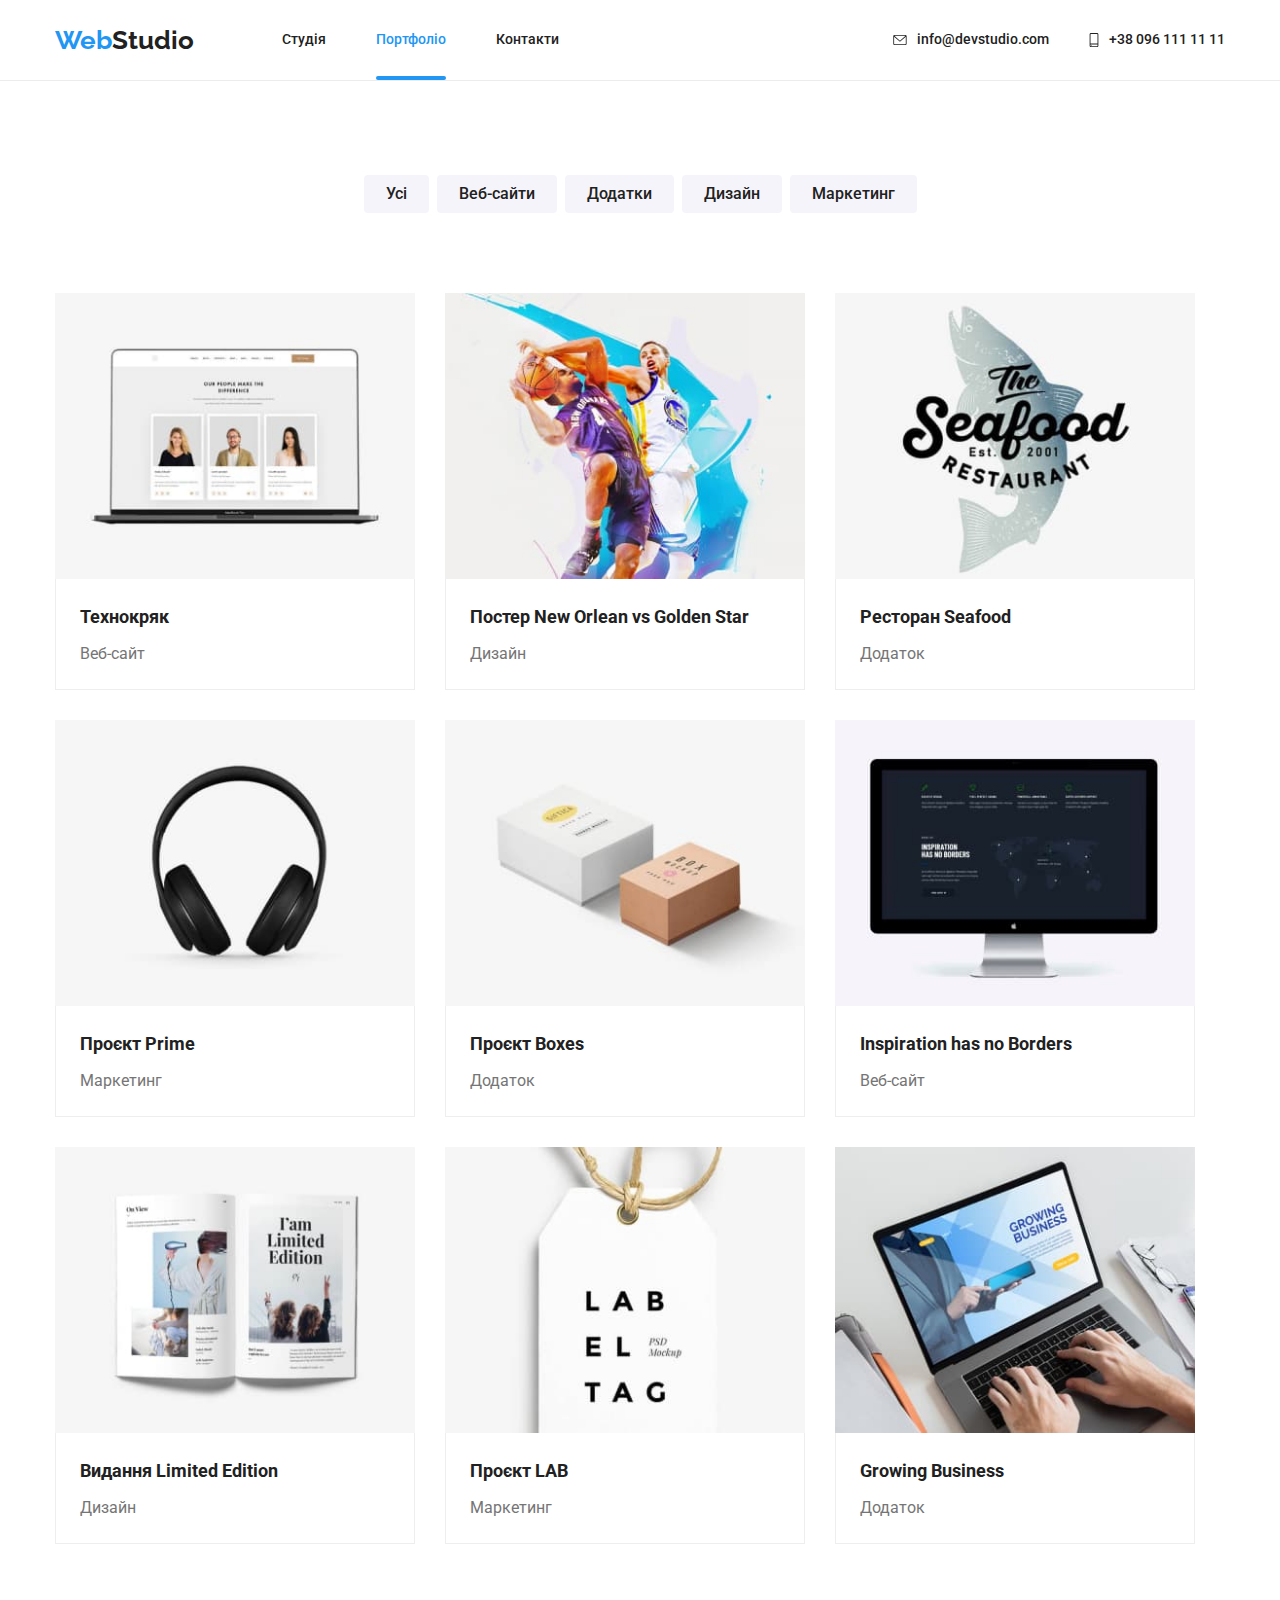
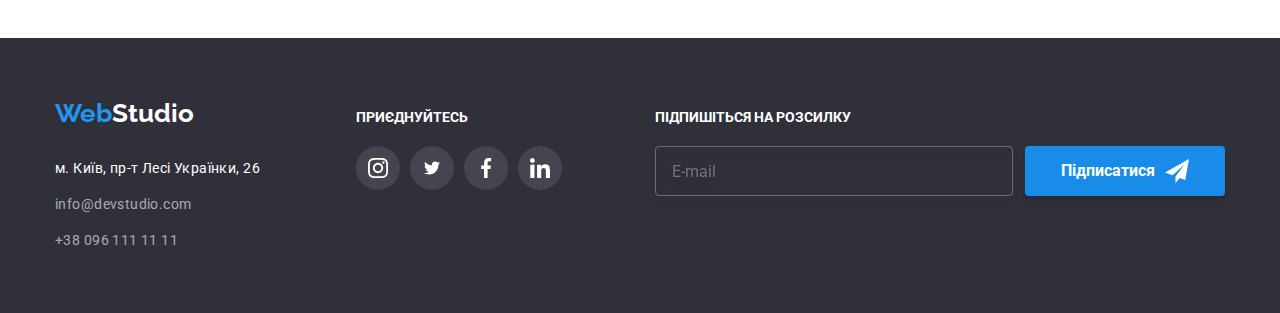
==== commit bc4b328a: "fixing filter" ====
--- a/portfolio.html
+++ b/portfolio.html
@@ -27,10 +27,10 @@
         <nav>
           <ul class="navigation">
             <li class="navigation__item">
-              <a href="./index.html" class="navigation__link active">Студія</a>
+              <a href="./index.html" class="navigation__link">Студія</a>
             </li>
             <li class="navigation__item">
-              <a href="./portfolio.html" class="navigation__link">Портфоліо</a>
+              <a href="./portfolio.html" class="navigation__link active">Портфоліо</a>
             </li>
             <li class="navigation__item">
               <a href="" class="navigation__link">Контакти</a>
--- a/css/main.min.css
+++ b/css/main.min.css
@@ -1 +1 @@
-:root{--primary-text-color: #212121;--secondary-text-color: #757575;--hero-text-color: #ffffff;--description-text-color: #757575;--accent-color: #2196f3;--background-color: #f5f5f5;--background-section-color: #f5f4fa;--background-hero-footer-color: #2f303a;--fill-icons-color: #afb1b8;--primary-text-family: Roboto, sans-serif;--secondary-text-family: Raleway;--card-set-gap: 30px}.visually-hidden{position:absolute;width:1px;height:1px;margin:-1px;border:0;padding:0;clip:rect(0 0 0 0);overflow:hidden}h1,h2,h3,h4,h5,h6,p,ul{margin:0px;padding:0px}ul{list-style:none}a{text-decoration:none}img{display:block;max-width:100%}body{color:var(--primary-text-color);font-family:var(--primary-text-family)}.container{padding-left:15px;padding-right:15px}@media screen and (min-width: 480px){.container{width:480px;margin-left:auto;margin-right:auto}}@media screen and (min-width: 768px){.container{width:768px}}@media screen and (min-width: 1200px){.container{width:1200px}}.logo{color:var(--primary-text-color);font-family:var(--secondary-text-family);font-weight:700;font-size:24px;line-height:1.17;text-decoration:none}@media screen and (min-width: 1200px){.logo{font-size:26px;line-height:1.19}}.logo__text-accent{color:var(--accent-color)}.footer-logo{color:var(--hero-text-color);margin-right:0px}.mobile-menu{position:absolute;top:0;left:0;width:100vw;height:100vh;overflow:auto;background-color:var(--hero-text-color);opacity:0;visibility:hidden;pointer-events:none;-webkit-transition:opacity 250ms cubic-bezier(0.4, 0, 0.2, 1),visibility 250ms cubic-bezier(0.4, 0, 0.2, 1);transition:opacity 250ms cubic-bezier(0.4, 0, 0.2, 1),visibility 250ms cubic-bezier(0.4, 0, 0.2, 1)}.mobile-menu.is-open{opacity:1;visibility:visible;pointer-events:auto}.mobile-menu__container{position:relative;display:-webkit-box;display:-ms-flexbox;display:flex;-webkit-box-orient:vertical;-webkit-box-direction:normal;-ms-flex-direction:column;flex-direction:column;-webkit-box-pack:justify;-ms-flex-pack:justify;justify-content:space-between;height:100%;padding-top:48px;padding-bottom:48px;padding-left:40px}.mobile-menu-btn{background-color:rgba(0,0,0,0);border:none;top:10px;right:0;padding:0;line-height:0}.mobile-menu__close-btn{position:absolute;top:10px;right:0;background-color:rgba(0,0,0,0);border:none;padding:0;margin-right:15px;line-height:0;width:40px;height:40px}.mobile-menu-btn__icon{fill:var(--primary-text-color)}.mobile-menu__link{font-size:40px;font-weight:500;line-height:1.18;color:var(--primary-text-color)}.mobile-menu__item:not(:last-child){margin-bottom:32px}.mobile-menu__contact-phone{font-weight:500;font-size:34px;line-height:1.18;color:var(--accent-color);margin-bottom:32px}.mobile-menu__contact-mail{font-weight:500;font-size:24px;line-height:1.17;color:var(--description-text-color)}.mobile-menu__contact-item:not(:last-child){margin-bottom:32px}.active{color:var(--accent-color)}.mobile-menu__social-list{display:-webkit-box;display:-ms-flexbox;display:flex;margin-top:64px}.mobile-menu__social-link{font-weight:500;font-size:18px;line-height:22px;color:var(--accent-color)}.mobile-menu__social-item:not(:last-child) .mobile-menu__social-link{padding-right:10px;border-right:1px solid rgba(33,33,33,.2)}.mobile-menu__social-item:not(:first-child) .mobile-menu__social-link{padding-left:10px}.hero-container__btn{color:var(--hero-text-color);background-color:var(--accent-color);font-weight:700;font-size:16px;line-height:1.88;-webkit-box-shadow:0px 4px 4px rgba(0,0,0,.15);box-shadow:0px 4px 4px rgba(0,0,0,.15);border-radius:4px;cursor:pointer;display:block;margin-left:auto;margin-right:auto;padding:10px 24px;-webkit-transition:color 250ms cubic-bezier(0.4, 0, 0.2, 1),background-color 250ms cubic-bezier(0.4, 0, 0.2, 1),-webkit-box-shadow 250ms cubic-bezier(0.4, 0, 0.2, 1);transition:color 250ms cubic-bezier(0.4, 0, 0.2, 1),background-color 250ms cubic-bezier(0.4, 0, 0.2, 1),-webkit-box-shadow 250ms cubic-bezier(0.4, 0, 0.2, 1);transition:color 250ms cubic-bezier(0.4, 0, 0.2, 1),background-color 250ms cubic-bezier(0.4, 0, 0.2, 1),box-shadow 250ms cubic-bezier(0.4, 0, 0.2, 1);transition:color 250ms cubic-bezier(0.4, 0, 0.2, 1),background-color 250ms cubic-bezier(0.4, 0, 0.2, 1),box-shadow 250ms cubic-bezier(0.4, 0, 0.2, 1),-webkit-box-shadow 250ms cubic-bezier(0.4, 0, 0.2, 1)}.social-list{display:-webkit-box;display:-ms-flexbox;display:flex;-webkit-box-pack:justify;-ms-flex-pack:justify;justify-content:space-between}.social-list__link{display:-webkit-box;display:-ms-flexbox;display:flex;-webkit-box-pack:center;-ms-flex-pack:center;justify-content:center;-webkit-box-align:center;-ms-flex-align:center;align-items:center;width:44px;height:44px;border-radius:50%;-webkit-transition:background-color 250ms cubic-bezier(0.4, 0, 0.2, 1);transition:background-color 250ms cubic-bezier(0.4, 0, 0.2, 1)}.social-list__link:hover,.social-list__link:focus{background-color:var(--accent-color)}.social-list__icon{fill:var(--fill-icons-color);-webkit-transition:fill 250ms cubic-bezier(0.4, 0, 0.2, 1);transition:fill 250ms cubic-bezier(0.4, 0, 0.2, 1)}.social-list__link:hover .social-list__icon,.social-list__link:focus .social-list__icon{fill:var(--hero-text-color)}.social-list{display:-webkit-box;display:-ms-flexbox;display:flex;-webkit-box-pack:justify;-ms-flex-pack:justify;justify-content:space-between}.social-list__link{display:-webkit-box;display:-ms-flexbox;display:flex;-webkit-box-pack:center;-ms-flex-pack:center;justify-content:center;-webkit-box-align:center;-ms-flex-align:center;align-items:center;width:44px;height:44px;border-radius:50%;-webkit-transition:background-color 250ms cubic-bezier(0.4, 0, 0.2, 1);transition:background-color 250ms cubic-bezier(0.4, 0, 0.2, 1)}.social-list__link:hover,.social-list__link:focus{background-color:var(--accent-color)}.social-list__icon{fill:var(--fill-icons-color);-webkit-transition:fill 250ms cubic-bezier(0.4, 0, 0.2, 1);transition:fill 250ms cubic-bezier(0.4, 0, 0.2, 1)}.social-list__link:hover .social-list__icon,.social-list__link:focus .social-list__icon{fill:var(--hero-text-color)}.footer-link .social-list__item:not(:last-child){margin-right:10px}.footer-link .social-list__icon{fill:var(--hero-text-color)}.footer-link .social-list__link{background-color:rgba(255,255,255,.1);-webkit-transition:background-color 250ms cubic-bezier(0.4, 0, 0.2, 1);transition:background-color 250ms cubic-bezier(0.4, 0, 0.2, 1)}.footer-link .social-list__link:hover,.footer-link .social-list__link:focus{background-color:var(--accent-color)}@media screen and (min-width: 767px)and (max-width: 1199px){.footer-link{position:absolute;top:65px;right:89px}}.backdrop{position:fixed;top:0;left:0;width:100vw;height:100vh;background-color:rgba(0,0,0,.2);-webkit-transition:opacity 250ms cubic-bezier(0.4, 0, 0.2, 1),visibility 250ms cubic-bezier(0.4, 0, 0.2, 1);transition:opacity 250ms cubic-bezier(0.4, 0, 0.2, 1),visibility 250ms cubic-bezier(0.4, 0, 0.2, 1)}.backdrop.is-hidden{opacity:0;visibility:hidden;pointer-events:none}.modal{position:absolute;top:50%;left:50%;-webkit-transform:translate(-50%, -50%);transform:translate(-50%, -50%);width:528px;height:581px;background-color:var(--hero-text-color);padding:40px;-webkit-box-shadow:0px 1px 3px rgba(0,0,0,.12),0px 1px 1px rgba(0,0,0,.14),0px 2px 1px rgba(0,0,0,.2);box-shadow:0px 1px 3px rgba(0,0,0,.12),0px 1px 1px rgba(0,0,0,.14),0px 2px 1px rgba(0,0,0,.2);border-radius:4px;-webkit-transition:-webkit-transform 250ms cubic-bezier(0.4, 0, 0.2, 1);transition:-webkit-transform 250ms cubic-bezier(0.4, 0, 0.2, 1);transition:transform 250ms cubic-bezier(0.4, 0, 0.2, 1);transition:transform 250ms cubic-bezier(0.4, 0, 0.2, 1), -webkit-transform 250ms cubic-bezier(0.4, 0, 0.2, 1)}.modal__close-btn{position:absolute;top:8px;right:8px;display:-webkit-box;display:-ms-flexbox;display:flex;-webkit-box-pack:center;-ms-flex-pack:center;justify-content:center;-webkit-box-align:center;-ms-flex-align:center;align-items:center;width:30px;height:30px;border-radius:50%;border:1px solid rgba(0,0,0,.1);background:var(--hero-text-color);padding:0px;cursor:pointer}.modal__close-icon{-webkit-transition:fill 250ms cubic-bezier(0.4, 0, 0.2, 1);transition:fill 250ms cubic-bezier(0.4, 0, 0.2, 1)}.modal__close-btn:hover .modal__close-icon,.modal__close-btn:focus .modal__close-icon{fill:var(--accent-color)}.modal__action{margin-bottom:12px;font-weight:700;font-size:20px;line-height:1.15;text-align:center;color:var(--primary-text-color)}.contact-form{width:100%}.contact-form__input{display:block;width:100%;height:40px;padding-left:42px;border:1px solid rgba(33,33,33,.2);border-radius:4px;-webkit-transition:border-color 250ms cubic-bezier(0.4, 0, 0.2, 1);transition:border-color 250ms cubic-bezier(0.4, 0, 0.2, 1)}.contact-form__input:focus{outline:none;border-color:var(--accent-color)}.contact-form__icon{position:absolute;top:50%;left:15px;-webkit-transform:translateY(-50%);transform:translateY(-50%);-webkit-transition:fill 250ms cubic-bezier(0.4, 0, 0.2, 1);transition:fill 250ms cubic-bezier(0.4, 0, 0.2, 1)}.contact-form__input:focus+.contact-form__icon{fill:var(--accent-color)}.contact-form__field{display:block;font-size:12px;line-height:1.17;color:var(--description-text-color)}.contact-form__message{width:100%;height:120px;margin-top:4px;margin-bottom:20px;padding:12px 16px;border:1px solid rgba(33,33,33,.2);border-radius:4px;resize:none;font-size:12px;line-height:1.17;-webkit-transition:border-color 250ms cubic-bezier(0.4, 0, 0.2, 1);transition:border-color 250ms cubic-bezier(0.4, 0, 0.2, 1)}.contact-form__message:focus{outline:none;border-color:var(--accent-color)}.contact-form__message::-webkit-input-placeholder{color:rgba(117,117,117,.5)}.contact-form__message::-moz-placeholder{color:rgba(117,117,117,.5)}.contact-form__message:-ms-input-placeholder{color:rgba(117,117,117,.5)}.contact-form__message::-ms-input-placeholder{color:rgba(117,117,117,.5)}.contact-form__message::placeholder{color:rgba(117,117,117,.5)}.contact-form__input-wrapper{position:relative;display:block;margin-bottom:10px;margin-top:4px}.contact-form__checkbox-label{display:-webkit-box;display:-ms-flexbox;display:flex;-webkit-box-pack:center;-ms-flex-pack:center;justify-content:center;-webkit-box-align:center;-ms-flex-align:center;align-items:center;font-size:14px;color:var(--description-text-color);cursor:pointer}.contact-form__checkbox-label::before{content:"";display:inline-block;width:16px;height:15px;cursor:pointer;margin-right:7px;border:2px solid var(--primary-text-color);border-radius:4px;-webkit-transition:background-image 250ms cubic-bezier(0.4, 0, 0.2, 1);transition:background-image 250ms cubic-bezier(0.4, 0, 0.2, 1)}.contact-form__checkbox:focus+.contact-form__checkbox-label::before{border-color:var(--accent-color);-webkit-transition:border-color 250ms cubic-bezier(0.4, 0, 0.2, 1);transition:border-color 250ms cubic-bezier(0.4, 0, 0.2, 1)}.contact-form__checkbox:checked+.contact-form__checkbox-label::before{background:var(--accent-color);border-radius:2px;background-image:url(../images/check.svg);background-repeat:no-repeat;background-position:center;border-color:var(--accent-color);-webkit-transition:background-image 250ms cubic-bezier(0.4, 0, 0.2, 1);transition:background-image 250ms cubic-bezier(0.4, 0, 0.2, 1)}.contact-form__submit-btn{display:block;margin-left:auto;margin-right:auto;width:200px;height:50px;margin-top:30px;padding:10px 52px;color:var(--hero-text-color);font-weight:700;font-size:16px;line-height:1.88;background:#188ce8;border-radius:4px;border:0;cursor:pointer;-webkit-transition:-webkit-box-shadow 250ms cubic-bezier(0.4, 0, 0.2, 1);transition:-webkit-box-shadow 250ms cubic-bezier(0.4, 0, 0.2, 1);transition:box-shadow 250ms cubic-bezier(0.4, 0, 0.2, 1);transition:box-shadow 250ms cubic-bezier(0.4, 0, 0.2, 1), -webkit-box-shadow 250ms cubic-bezier(0.4, 0, 0.2, 1)}.contact-form__submit-btn:hover,.contact-form__submit-btn:focus{-webkit-box-shadow:0px 4px 4px rgba(0,0,0,.15);box-shadow:0px 4px 4px rgba(0,0,0,.15)}.contact-form__conditions-contract{text-decoration:underline;color:var(--accent-color)}.footer-form{margin-left:auto}.footer-form-wrapper{display:-webkit-box;display:-ms-flexbox;display:flex;-webkit-box-align:center;-ms-flex-align:center;align-items:center}@media screen and (max-width: 1199px){.footer-form-wrapper{display:block}}.footer-form-wrapper__input{width:358px;height:50px;padding-left:16px;margin-right:12px;border:1px solid rgba(255,255,255,.3);-webkit-filter:drop-shadow(0px 4px 4px rgba(0, 0, 0, 0.15));filter:drop-shadow(0px 4px 4px rgba(0, 0, 0, 0.15));border-radius:4px;background-color:inherit;color:rgba(255,255,255,.6)}@media screen and (max-width: 1199px){.footer-form-wrapper__input{width:450px;height:50px;margin-bottom:20px}}.footer-form-wrapper__btn{display:-webkit-box;display:-ms-flexbox;display:flex;width:200px;height:50px;-webkit-box-pack:center;-ms-flex-pack:center;justify-content:center;-webkit-box-align:center;-ms-flex-align:center;align-items:center;color:var(--hero-text-color);font-weight:700;font-size:16px;line-height:1.88;background:#188ce8;border-radius:4px;border:0;cursor:pointer;-webkit-box-shadow:0px 4px 4px rgba(0,0,0,.15);box-shadow:0px 4px 4px rgba(0,0,0,.15);border-radius:4px}@media screen and (max-width: 1199px){.footer-form-wrapper__btn{margin-left:auto;margin-right:auto}}.footer-form-wrapper__icon-send{margin-left:10px}.header-container{display:-webkit-box;display:-ms-flexbox;display:flex;-webkit-box-pack:justify;-ms-flex-pack:justify;justify-content:space-between;-webkit-box-align:center;-ms-flex-align:center;align-items:center;height:60px}@media screen and (min-width: 768px){.header-container{height:80px}}.header{border-bottom-width:1px;border-bottom-style:solid;border-bottom-color:#ececec}@media screen and (max-width: 767px){.navigation{display:none}.contact{display:none}}@media screen and (min-width: 768px){.mobile-menu-btn{display:none}.header-container{display:-webkit-box;display:-ms-flexbox;display:flex;-webkit-box-align:center;-ms-flex-align:center;align-items:center}.navigation{display:-webkit-box;display:-ms-flexbox;display:flex;margin-left:88px}.contact{margin-left:auto}.navigation__item{position:relative;display:-webkit-box;display:-ms-flexbox;display:flex;font-size:14px;font-weight:500;line-height:1.14;text-decoration:none}.navigation__link{display:-webkit-box;display:-ms-flexbox;display:flex;padding-top:32px;padding-bottom:32px;color:var(--primary-text-color);-webkit-transition:color 250ms cubic-bezier(0.4, 0, 0.2, 1);transition:color 250ms cubic-bezier(0.4, 0, 0.2, 1)}.navigation__link:hover,.navigation__link:focus{color:var(--accent-color)}.navigation__item:not(:last-child){margin-right:50px}.contact__item{display:-webkit-box;display:-ms-flexbox;display:flex}.contact__link{display:-webkit-box;display:-ms-flexbox;display:flex;-webkit-box-align:center;-ms-flex-align:center;align-items:center;font-weight:500;color:var(--description-text-color)}.active{color:var(--accent-color)}.active::after{content:"";position:absolute;bottom:0;width:100%;height:4px;border-radius:2px;background-color:var(--accent-color)}.navigation__item:not(:last-child){margin-right:50px}.contact__icon{display:block;fill:currentColor}}@media screen and (max-width: 1199px){.contact{padding-top:21px;padding-bottom:21px}.contact__item:not(:last-child){margin-bottom:10px}.contact__link{font-size:12px;line-height:1.17}.contact__icon{margin-right:8px}}@media screen and (min-width: 1200px){.contact{display:-webkit-box;display:-ms-flexbox;display:flex}.contact__link{display:-webkit-box;display:-ms-flexbox;display:flex;padding-top:32px;padding-bottom:32px;color:var(--primary-text-color);-webkit-transition:color 250ms cubic-bezier(0.4, 0, 0.2, 1);transition:color 250ms cubic-bezier(0.4, 0, 0.2, 1);font-size:14px;line-height:1.14}.contact__link:hover,.contact__link:focus{color:var(--accent-color)}.contact__icon{margin-right:10px}.contact__icon:hover,.contact__icon:focus{fill:var(--accent-color)}.contact__item:not(:last-child){margin-right:40px}}.hero{text-align:center;background-color:#c4c4c4;margin:auto;background-image:-webkit-gradient(linear, left top, left bottom, from(rgba(47, 48, 58, 0.4)), to(rgba(47, 48, 58, 0.4)));background-image:linear-gradient(rgba(47, 48, 58, 0.4), rgba(47, 48, 58, 0.4));background-size:cover;background-repeat:no-repeat;background-position:center}@media screen and (max-width: 1199px){.hero{max-width:767px;height:400px;padding-top:118px;padding-bottom:118px}}@media screen and (max-width: 767px){.hero{max-width:480px;background-image:url("../images/header_mobile@1x.jpg")}}@media screen and (max-width: 767px)and (min-device-pixel-ratio: 2),screen and (max-width: 767px)and (-webkit-min-device-pixel-ratio: 2),screen and (max-width: 767px)and (min-resolution: 192dpi),screen and (max-width: 767px)and (min-resolution: 2dppx){.hero{background-image:url("../images/header_mobile@2x.jpg")}}@media screen and (min-width: 768px){.hero{max-width:768px;background-image:url("../images/header_tablet@1x.jpg")}}@media screen and (min-width: 768px)and (min-device-pixel-ratio: 2),screen and (min-width: 768px)and (-webkit-min-device-pixel-ratio: 2),screen and (min-width: 768px)and (min-resolution: 192dpi),screen and (min-width: 768px)and (min-resolution: 2dppx){.hero{background-image:url("../images/header_tablet@2x.jpg")}}@media screen and (min-width: 1199px){.hero{max-width:1600px;height:600px;padding-top:200px;padding-bottom:200px;background-image:url("../images/header_desktop@1x.jpg")}}@media screen and (min-width: 1199px)and (min-device-pixel-ratio: 2),screen and (min-width: 1199px)and (-webkit-min-device-pixel-ratio: 2),screen and (min-width: 1199px)and (min-resolution: 192dpi),screen and (min-width: 1199px)and (min-resolution: 2dppx){.hero{background-image:url("../images/header_desktop@2x.jpg")}}.hero-container__title{color:var(--hero-text-color);font-weight:900;text-transform:uppercase;margin-left:auto;margin-right:auto;margin-bottom:30px}@media screen and (max-width: 1199px){.hero-container__title{font-size:26px;line-height:1.62;width:360px}}@media screen and (min-width: 1200px){.hero-container__title{font-size:44px;line-height:1.36;width:696px}}.feature{padding-top:94px;padding-bottom:94px}@media screen and (max-width: 1199px){.feature{padding-top:60px;padding-bottom:60px}}@media screen and (max-width: 767px){.features{display:block}}@media screen and (min-width: 768px){.features{display:-webkit-box;display:-ms-flexbox;display:flex;-ms-flex-wrap:wrap;flex-wrap:wrap}}.features__title{font-weight:700;font-size:14px;line-height:1.17;margin-bottom:10px}@media screen and (max-width: 767px){.features__title{text-align:center}}.features__description{color:var(--description-text-color);font-size:14px;line-height:1.71}@media screen and (max-width: 767px){.features__section{width:450px}}@media screen and (min-width: 768px)and (max-width: 1199px){.features__section{width:354px;-ms-flex-preferred-size:calc(50% - var(--card-set-gap));flex-basis:calc(50% - var(--card-set-gap));margin-top:var(--card-set-gap)}}@media screen and (min-width: 1200px){.features__section{width:270px}}@media screen and (min-width: 768px)and (max-width: 1199px){.features__section:nth-child(odd){margin-right:var(--card-set-gap)}}@media screen and (min-width: 1200px){.features__section:not(:last-child){margin-right:var(--card-set-gap)}}.features__picture{display:-webkit-box;display:-ms-flexbox;display:flex;width:100%;height:120px;background:var(--background-section-color);border-radius:4px;-webkit-box-pack:center;-ms-flex-pack:center;justify-content:center;-webkit-box-align:center;-ms-flex-align:center;align-items:center;margin-bottom:var(--card-set-gap)}.examples{padding-bottom:94px}@media screen and (max-width: 1199px){.examples{display:none}}.business{display:-webkit-box;display:-ms-flexbox;display:flex}.business__section{position:relative}.business__section:not(:last-child){margin-right:30px}.examples-container__title{font-weight:700;font-size:36px;line-height:1.17;text-align:center;margin-bottom:50px}.business__overlay{position:absolute;display:-webkit-box;display:-ms-flexbox;display:flex;bottom:0;width:100%;height:70px;background:rgba(47,48,58,.8);font-weight:700;font-size:14px;line-height:1.14;-webkit-box-align:center;-ms-flex-align:center;align-items:center;-webkit-box-pack:center;-ms-flex-pack:center;justify-content:center;text-transform:uppercase;color:var(--hero-text-color)}.team{background-color:var(--background-section-color);padding-top:94px;padding-bottom:94px}@media screen and (max-width: 1199px){.team{padding-top:60px;padding-bottom:60px}}.team-container__title{font-weight:700;text-align:center;line-height:1.17;font-size:36px;margin-bottom:50px}@media screen and (max-width: 1199px){.team-container__title{font-size:28px;margin-bottom:30px}}.cards{display:-webkit-box;display:-ms-flexbox;display:flex;-ms-flex-wrap:wrap;flex-wrap:wrap}@media screen and (max-width: 767px){.cards{display:block}}.cards__section{background-color:var(--hero-text-color);border-radius:0px 0px 4px 4px;-webkit-box-shadow:0px 1px 3px rgba(0,0,0,.12),0px 1px 1px rgba(0,0,0,.14),0px 2px 1px rgba(0,0,0,.2);box-shadow:0px 1px 3px rgba(0,0,0,.12),0px 1px 1px rgba(0,0,0,.14),0px 2px 1px rgba(0,0,0,.2)}@media screen and (max-width: 767px){.cards__section{width:450px}}@media screen and (min-width: 768px)and (max-width: 1199px){.cards__section{width:354px;-ms-flex-preferred-size:calc(50% - var(--card-set-gap));flex-basis:calc(50% - var(--card-set-gap));margin-top:var(--card-set-gap)}}@media screen and (min-width: 1200px){.cards__section{width:270px;-ms-flex-preferred-size:calc(25% - var(--card-set-gap));flex-basis:calc(25% - var(--card-set-gap));margin-left:var(--card-set-gap);margin-top:var(--card-set-gap)}}@media screen and (max-width: 767px){.cards__section:not(:last-child){margin-bottom:30px}}@media screen and (min-width: 768px)and (max-width: 1199px){.cards__section:nth-child(odd){margin-right:30px}}.cards__person-card{padding:30px 32px}@media screen and (max-width: 767px){.cards__person-card{padding:30px 122px 24px 122px}}@media screen and (min-width: 768px)and (max-width: 1199px){.cards__person-card{padding:30px 74px 24px 74px}}.cards__person-name{font-weight:500;font-size:16px;line-height:1.17;text-align:center;margin-bottom:10px}.cards__person-position{color:var(--description-text-color);font-weight:400;font-size:16px;line-height:1.17;text-align:center;margin-bottom:16px}.clients{padding-top:94px;padding-bottom:94px}@media screen and (max-width: 1199px){.clients{padding-top:60px;padding-bottom:60px}}.clients-container__title{font-weight:700;font-size:36px;line-height:1.17;text-align:center;margin-bottom:50px}@media screen and (max-width: 1199px){.clients-container__title{font-size:28px;margin-bottom:0}}.clients-list{display:-webkit-box;display:-ms-flexbox;display:flex;-ms-flex-wrap:wrap;flex-wrap:wrap}.clients-list__item{height:92;margin-right:30px;width:170px}@media screen and (max-width: 767px){.clients-list__item{width:210px;-ms-flex-preferred-size:calc(50% - var(--card-set-gap));flex-basis:calc(50% - var(--card-set-gap));margin-top:var(--card-set-gap)}}@media screen and (min-width: 768px)and (max-width: 1199px){.clients-list__item{width:226px;-ms-flex-preferred-size:calc(33.3333333333% - var(--card-set-gap));flex-basis:calc(33.3333333333% - var(--card-set-gap));margin-top:var(--card-set-gap)}}@media screen and (max-width: 767px){.clients-list__item:nth-child(even){margin-right:0}}@media screen and (min-width: 768px)and (max-width: 1199px){.clients-list__item:nth-child(3n+3){margin-right:0}}@media screen and (min-width: 1200px){.clients-list__item:last-child{margin-right:0}}.clients-list__link{display:-webkit-box;display:-ms-flexbox;display:flex;-webkit-box-pack:center;-ms-flex-pack:center;justify-content:center;-webkit-box-align:center;-ms-flex-align:center;align-items:center;height:92px;border:1px solid var(--fill-icons-color);border-radius:4px;width:170px;-webkit-transition:border 250ms cubic-bezier(0.4, 0, 0.2, 1);transition:border 250ms cubic-bezier(0.4, 0, 0.2, 1)}@media screen and (max-width: 767px){.clients-list__link{width:210px}}@media screen and (min-width: 768px)and (max-width: 1199px){.clients-list__link{width:226px}}.clients-list__link:hover,.clients-list__link:focus{border:1px solid var(--accent-color);border-radius:4px}.clients-list__icon{fill:var(--fill-icons-color);-webkit-transition:fill 250ms cubic-bezier(0.4, 0, 0.2, 1);transition:fill 250ms cubic-bezier(0.4, 0, 0.2, 1)}.clients-list__link:hover .clients-list__icon,.clients-list__link:focus .clients-list__icon{fill:var(--accent-color)}.footer{background-color:var(--background-hero-footer-color);padding-top:60px;padding-bottom:60px;position:relative}.home{color:var(--hero-text-color);font-style:normal;font-size:14px;line-height:1.71;letter-spacing:.03em;display:block;margin-top:28px;width:231px}@media screen and (max-width: 767px){.home{margin-top:20px;margin-bottom:60px;margin-left:auto;margin-right:auto}}@media screen and (min-width: 767px)and (max-width: 1199px){.home{text-align:center}}.home__contact{color:rgba(255,255,255,.6);display:block}.footmail{margin-top:12px;margin-bottom:12px}.footer-container{display:-webkit-box;display:-ms-flexbox;display:flex;-webkit-box-align:baseline;-ms-flex-align:baseline;align-items:baseline}@media screen and (max-width: 1199px){.footer-container{display:block;text-align:center}}.footer-container__address{margin-right:70px}@media screen and (max-width: 767px){.footer-container__address{margin-right:auto;margin-left:auto}}@media screen and (max-width: 1199px){.footer-container__address{width:232px}}@media screen and (min-width: 767px)and (max-width: 1199px){.footer-container__address{margin-left:76px;margin-bottom:60px}}.footer-link__title,.footer-form__title{color:var(--hero-text-color);font-weight:700;font-size:14px;text-transform:uppercase;line-height:1.14;margin-bottom:20px}@media screen and (max-width: 767px){.footer-link{margin-bottom:60px;margin-left:auto;margin-right:auto}}@media screen and (max-width: 1199px){.footer-link{width:206px;height:80px}}.filter{display:-webkit-box;display:-ms-flexbox;display:flex;margin-bottom:50px;-webkit-box-pack:center;-ms-flex-pack:center;justify-content:center}@media screen and (max-width: 767px){.filter{width:100%;-ms-flex-wrap:wrap;flex-wrap:wrap;margin-bottom:40px;-webkit-box-pack:start;-ms-flex-pack:start;justify-content:start}}.filter__item:not(:last-child){margin-right:8px}@media screen and (max-width: 767px){.filter__item:nth-child(3){margin-right:138px}}@media screen and (max-width: 767px){.filter__item:nth-child(-n+3){margin-bottom:15px}}.filter__button{cursor:pointer;color:var(--primary-text-color);background-color:var(--background-section-color);font-size:16px;font-weight:500;line-height:1.63;border-radius:4px;border-width:0;padding:6px 22px;-webkit-transition:color 250ms cubic-bezier(0.4, 0, 0.2, 1),background-color 250ms cubic-bezier(0.4, 0, 0.2, 1),-webkit-box-shadow 250ms cubic-bezier(0.4, 0, 0.2, 1);transition:color 250ms cubic-bezier(0.4, 0, 0.2, 1),background-color 250ms cubic-bezier(0.4, 0, 0.2, 1),-webkit-box-shadow 250ms cubic-bezier(0.4, 0, 0.2, 1);transition:color 250ms cubic-bezier(0.4, 0, 0.2, 1),background-color 250ms cubic-bezier(0.4, 0, 0.2, 1),box-shadow 250ms cubic-bezier(0.4, 0, 0.2, 1);transition:color 250ms cubic-bezier(0.4, 0, 0.2, 1),background-color 250ms cubic-bezier(0.4, 0, 0.2, 1),box-shadow 250ms cubic-bezier(0.4, 0, 0.2, 1),-webkit-box-shadow 250ms cubic-bezier(0.4, 0, 0.2, 1)}.filter__button:hover,.filter__button:focus{color:var(--hero-text-color);background-color:var(--accent-color);-webkit-box-shadow:0px 3px 1px rgba(0,0,0,.1),0px 1px 2px rgba(0,0,0,.08),0px 2px 2px rgba(0,0,0,.12);box-shadow:0px 3px 1px rgba(0,0,0,.1),0px 1px 2px rgba(0,0,0,.08),0px 2px 2px rgba(0,0,0,.12)}.portfolio{padding-top:94px;padding-bottom:94px}.card-set{display:-webkit-box;display:-ms-flexbox;display:flex;-ms-flex-wrap:wrap;flex-wrap:wrap}.card-set__item{margin-top:var(--card-set-gap)}@media screen and (max-width: 767px){.card-set__item{width:450px}}@media screen and (min-width: 768px)and (max-width: 1199px){.card-set__item{width:354px;-ms-flex-preferred-size:calc(50% - var(--card-set-gap));flex-basis:calc(50% - var(--card-set-gap))}}@media screen and (min-width: 1200px){.card-set__item{-ms-flex-preferred-size:calc(33.3333333333% - var(--card-set-gap));flex-basis:calc(33.3333333333% - var(--card-set-gap))}}@media screen and (min-width: 768px)and (max-width: 1199px){.card-set__item:nth-child(odd){margin-right:var(--card-set-gap)}}@media screen and (min-width: 1200px){.card-set__item:not(:nth-child(3n+3)){margin-right:var(--card-set-gap)}}.card-content__title{color:var(--primary-text-color);font-size:18px;font-weight:700;line-height:2}.card-content__description{color:var(--secondary-text-color);font-size:16px;font-weight:400;line-height:1.88;margin-top:4px}.card-content{padding:20px 24px 20px 24px;border-left:1px solid #eee;border-right:1px solid #eee;border-bottom:1px solid #eee}.card-set__link{display:block;-webkit-transition:-webkit-box-shadow 250ms cubic-bezier(0.4, 0, 0.2, 1);transition:-webkit-box-shadow 250ms cubic-bezier(0.4, 0, 0.2, 1);transition:box-shadow 250ms cubic-bezier(0.4, 0, 0.2, 1);transition:box-shadow 250ms cubic-bezier(0.4, 0, 0.2, 1), -webkit-box-shadow 250ms cubic-bezier(0.4, 0, 0.2, 1)}.card-set__link:hover,.card-set__link:focus{-webkit-box-shadow:0px 1px 1px rgba(0,0,0,.12),0px 4px 4px rgba(0,0,0,.06),1px 4px 6px rgba(0,0,0,.16);box-shadow:0px 1px 1px rgba(0,0,0,.12),0px 4px 4px rgba(0,0,0,.06),1px 4px 6px rgba(0,0,0,.16)}.card-set__img{position:relative;overflow:hidden}.card-set__overlay{position:absolute;top:0;width:100%;height:100%;background:rgba(33,150,243,.9);font-weight:400;font-size:18px;line-height:1.6;padding:63px 24px;color:var(--hero-text-color);opacity:0;-webkit-transform:translateY(100%);transform:translateY(100%);-webkit-transition:opacity 250ms cubic-bezier(0.4, 0, 0.2, 1),-webkit-transform 250ms cubic-bezier(0.4, 0, 0.2, 1);transition:opacity 250ms cubic-bezier(0.4, 0, 0.2, 1),-webkit-transform 250ms cubic-bezier(0.4, 0, 0.2, 1);transition:transform 250ms cubic-bezier(0.4, 0, 0.2, 1),opacity 250ms cubic-bezier(0.4, 0, 0.2, 1);transition:transform 250ms cubic-bezier(0.4, 0, 0.2, 1),opacity 250ms cubic-bezier(0.4, 0, 0.2, 1),-webkit-transform 250ms cubic-bezier(0.4, 0, 0.2, 1)}.card-set__item:hover .card-set__overlay,.card-set__item:focus .card-set__overlay{-webkit-transform:translateY(0);transform:translateY(0);opacity:1}/*# sourceMappingURL=main.min.css.map */+:root{--primary-text-color: #212121;--secondary-text-color: #757575;--hero-text-color: #ffffff;--description-text-color: #757575;--accent-color: #2196f3;--background-color: #f5f5f5;--background-section-color: #f5f4fa;--background-hero-footer-color: #2f303a;--fill-icons-color: #afb1b8;--primary-text-family: Roboto, sans-serif;--secondary-text-family: Raleway;--card-set-gap: 30px}.visually-hidden{position:absolute;width:1px;height:1px;margin:-1px;border:0;padding:0;clip:rect(0 0 0 0);overflow:hidden}h1,h2,h3,h4,h5,h6,p,ul{margin:0px;padding:0px}ul{list-style:none}a{text-decoration:none}img{display:block;max-width:100%}body{color:var(--primary-text-color);font-family:var(--primary-text-family)}.container{padding-left:15px;padding-right:15px}@media screen and (min-width: 480px){.container{width:480px;margin-left:auto;margin-right:auto}}@media screen and (min-width: 768px){.container{width:768px}}@media screen and (min-width: 1200px){.container{width:1200px}}.logo{color:var(--primary-text-color);font-family:var(--secondary-text-family);font-weight:700;font-size:24px;line-height:1.17;text-decoration:none}@media screen and (min-width: 1200px){.logo{font-size:26px;line-height:1.19}}.logo__text-accent{color:var(--accent-color)}.footer-logo{color:var(--hero-text-color);margin-right:0px}.mobile-menu{position:absolute;top:0;left:0;width:100vw;height:100vh;overflow:auto;background-color:var(--hero-text-color);opacity:0;visibility:hidden;pointer-events:none;-webkit-transition:opacity 250ms cubic-bezier(0.4, 0, 0.2, 1),visibility 250ms cubic-bezier(0.4, 0, 0.2, 1);transition:opacity 250ms cubic-bezier(0.4, 0, 0.2, 1),visibility 250ms cubic-bezier(0.4, 0, 0.2, 1)}.mobile-menu.is-open{opacity:1;visibility:visible;pointer-events:auto}.mobile-menu__container{position:relative;display:-webkit-box;display:-ms-flexbox;display:flex;-webkit-box-orient:vertical;-webkit-box-direction:normal;-ms-flex-direction:column;flex-direction:column;-webkit-box-pack:justify;-ms-flex-pack:justify;justify-content:space-between;height:100%;padding-top:48px;padding-bottom:48px;padding-left:40px}.mobile-menu-btn{background-color:rgba(0,0,0,0);border:none;top:10px;right:0;padding:0;line-height:0}.mobile-menu__close-btn{position:absolute;top:10px;right:0;background-color:rgba(0,0,0,0);border:none;padding:0;margin-right:15px;line-height:0;width:40px;height:40px}.mobile-menu-btn__icon{fill:var(--primary-text-color)}.mobile-menu__close-btn:hover .mobile-menu-btn__icon,.mobile-menu__close-btn:focus .mobile-menu-btn__icon{fill:var(--accent-color)}.mobile-menu__link{font-size:40px;font-weight:500;line-height:1.18;color:var(--primary-text-color)}.mobile-menu__item:not(:last-child){margin-bottom:32px}.mobile-menu__contact-phone{font-weight:500;font-size:34px;line-height:1.18;color:var(--accent-color);margin-bottom:32px}.mobile-menu__contact-mail{font-weight:500;font-size:24px;line-height:1.17;color:var(--description-text-color)}.mobile-menu__contact-item:not(:last-child){margin-bottom:32px}.active{color:var(--accent-color)}.mobile-menu__social-list{display:-webkit-box;display:-ms-flexbox;display:flex;margin-top:64px}.mobile-menu__social-link{font-weight:500;font-size:18px;line-height:22px;color:var(--accent-color)}.mobile-menu__social-item:not(:last-child) .mobile-menu__social-link{padding-right:10px;border-right:1px solid rgba(33,33,33,.2)}.mobile-menu__social-item:not(:first-child) .mobile-menu__social-link{padding-left:10px}.hero-container__btn{color:var(--hero-text-color);background-color:var(--accent-color);font-weight:700;font-size:16px;line-height:1.88;-webkit-box-shadow:0px 4px 4px rgba(0,0,0,.15);box-shadow:0px 4px 4px rgba(0,0,0,.15);border-radius:4px;cursor:pointer;display:block;margin-left:auto;margin-right:auto;padding:10px 24px;-webkit-transition:color 250ms cubic-bezier(0.4, 0, 0.2, 1),background-color 250ms cubic-bezier(0.4, 0, 0.2, 1),-webkit-box-shadow 250ms cubic-bezier(0.4, 0, 0.2, 1);transition:color 250ms cubic-bezier(0.4, 0, 0.2, 1),background-color 250ms cubic-bezier(0.4, 0, 0.2, 1),-webkit-box-shadow 250ms cubic-bezier(0.4, 0, 0.2, 1);transition:color 250ms cubic-bezier(0.4, 0, 0.2, 1),background-color 250ms cubic-bezier(0.4, 0, 0.2, 1),box-shadow 250ms cubic-bezier(0.4, 0, 0.2, 1);transition:color 250ms cubic-bezier(0.4, 0, 0.2, 1),background-color 250ms cubic-bezier(0.4, 0, 0.2, 1),box-shadow 250ms cubic-bezier(0.4, 0, 0.2, 1),-webkit-box-shadow 250ms cubic-bezier(0.4, 0, 0.2, 1)}.social-list{display:-webkit-box;display:-ms-flexbox;display:flex;-webkit-box-pack:justify;-ms-flex-pack:justify;justify-content:space-between}.social-list__link{display:-webkit-box;display:-ms-flexbox;display:flex;-webkit-box-pack:center;-ms-flex-pack:center;justify-content:center;-webkit-box-align:center;-ms-flex-align:center;align-items:center;width:44px;height:44px;border-radius:50%;-webkit-transition:background-color 250ms cubic-bezier(0.4, 0, 0.2, 1);transition:background-color 250ms cubic-bezier(0.4, 0, 0.2, 1)}.social-list__link:hover,.social-list__link:focus{background-color:var(--accent-color)}.social-list__icon{fill:var(--fill-icons-color);-webkit-transition:fill 250ms cubic-bezier(0.4, 0, 0.2, 1);transition:fill 250ms cubic-bezier(0.4, 0, 0.2, 1)}.social-list__link:hover .social-list__icon,.social-list__link:focus .social-list__icon{fill:var(--hero-text-color)}.social-list{display:-webkit-box;display:-ms-flexbox;display:flex;-webkit-box-pack:justify;-ms-flex-pack:justify;justify-content:space-between}.social-list__link{display:-webkit-box;display:-ms-flexbox;display:flex;-webkit-box-pack:center;-ms-flex-pack:center;justify-content:center;-webkit-box-align:center;-ms-flex-align:center;align-items:center;width:44px;height:44px;border-radius:50%;-webkit-transition:background-color 250ms cubic-bezier(0.4, 0, 0.2, 1);transition:background-color 250ms cubic-bezier(0.4, 0, 0.2, 1)}.social-list__link:hover,.social-list__link:focus{background-color:var(--accent-color)}.social-list__icon{fill:var(--fill-icons-color);-webkit-transition:fill 250ms cubic-bezier(0.4, 0, 0.2, 1);transition:fill 250ms cubic-bezier(0.4, 0, 0.2, 1)}.social-list__link:hover .social-list__icon,.social-list__link:focus .social-list__icon{fill:var(--hero-text-color)}.footer-link .social-list__item:not(:last-child){margin-right:10px}.footer-link .social-list__icon{fill:var(--hero-text-color)}.footer-link .social-list__link{background-color:rgba(255,255,255,.1);-webkit-transition:background-color 250ms cubic-bezier(0.4, 0, 0.2, 1);transition:background-color 250ms cubic-bezier(0.4, 0, 0.2, 1)}.footer-link .social-list__link:hover,.footer-link .social-list__link:focus{background-color:var(--accent-color)}@media screen and (min-width: 767px)and (max-width: 1199px){.footer-link{position:absolute;top:65px;right:89px}}.backdrop{position:fixed;top:0;left:0;width:100vw;height:100vh;background-color:rgba(0,0,0,.2);-webkit-transition:opacity 250ms cubic-bezier(0.4, 0, 0.2, 1),visibility 250ms cubic-bezier(0.4, 0, 0.2, 1);transition:opacity 250ms cubic-bezier(0.4, 0, 0.2, 1),visibility 250ms cubic-bezier(0.4, 0, 0.2, 1)}.backdrop.is-hidden{opacity:0;visibility:hidden;pointer-events:none}.modal{position:absolute;top:50%;left:50%;-webkit-transform:translate(-50%, -50%);transform:translate(-50%, -50%);height:581px;background-color:var(--hero-text-color);padding:40px;-webkit-box-shadow:0px 1px 3px rgba(0,0,0,.12),0px 1px 1px rgba(0,0,0,.14),0px 2px 1px rgba(0,0,0,.2);box-shadow:0px 1px 3px rgba(0,0,0,.12),0px 1px 1px rgba(0,0,0,.14),0px 2px 1px rgba(0,0,0,.2);border-radius:4px;-webkit-transition:-webkit-transform 250ms cubic-bezier(0.4, 0, 0.2, 1);transition:-webkit-transform 250ms cubic-bezier(0.4, 0, 0.2, 1);transition:transform 250ms cubic-bezier(0.4, 0, 0.2, 1);transition:transform 250ms cubic-bezier(0.4, 0, 0.2, 1), -webkit-transform 250ms cubic-bezier(0.4, 0, 0.2, 1)}.modal__close-btn{position:absolute;top:8px;right:8px;display:-webkit-box;display:-ms-flexbox;display:flex;-webkit-box-pack:center;-ms-flex-pack:center;justify-content:center;-webkit-box-align:center;-ms-flex-align:center;align-items:center;width:30px;height:30px;border-radius:50%;border:1px solid rgba(0,0,0,.1);background:var(--hero-text-color);padding:0px;cursor:pointer}.modal__close-icon{-webkit-transition:fill 250ms cubic-bezier(0.4, 0, 0.2, 1);transition:fill 250ms cubic-bezier(0.4, 0, 0.2, 1)}.modal__close-btn:hover .modal__close-icon,.modal__close-btn:focus .modal__close-icon{fill:var(--accent-color)}.modal__action{margin-bottom:12px;font-weight:700;font-size:20px;line-height:1.15;text-align:center;color:var(--primary-text-color)}.contact-form{width:100%}.contact-form__input{display:block;width:100%;height:40px;padding-left:42px;border:1px solid rgba(33,33,33,.2);border-radius:4px;-webkit-transition:border-color 250ms cubic-bezier(0.4, 0, 0.2, 1);transition:border-color 250ms cubic-bezier(0.4, 0, 0.2, 1)}.contact-form__input:focus{outline:none;border-color:var(--accent-color)}.contact-form__icon{position:absolute;top:50%;left:15px;-webkit-transform:translateY(-50%);transform:translateY(-50%);-webkit-transition:fill 250ms cubic-bezier(0.4, 0, 0.2, 1);transition:fill 250ms cubic-bezier(0.4, 0, 0.2, 1)}.contact-form__input:focus+.contact-form__icon{fill:var(--accent-color)}.contact-form__field{display:block;font-size:12px;line-height:1.17;color:var(--description-text-color)}.contact-form__message{width:100%;height:120px;margin-top:4px;margin-bottom:20px;padding:12px 16px;border:1px solid rgba(33,33,33,.2);border-radius:4px;resize:none;font-size:12px;line-height:1.17;-webkit-transition:border-color 250ms cubic-bezier(0.4, 0, 0.2, 1);transition:border-color 250ms cubic-bezier(0.4, 0, 0.2, 1)}.contact-form__message:focus{outline:none;border-color:var(--accent-color)}.contact-form__message::-webkit-input-placeholder{color:rgba(117,117,117,.5)}.contact-form__message::-moz-placeholder{color:rgba(117,117,117,.5)}.contact-form__message:-ms-input-placeholder{color:rgba(117,117,117,.5)}.contact-form__message::-ms-input-placeholder{color:rgba(117,117,117,.5)}.contact-form__message::placeholder{color:rgba(117,117,117,.5)}.contact-form__input-wrapper{position:relative;display:block;margin-bottom:10px;margin-top:4px}.contact-form__checkbox-label{display:-webkit-box;display:-ms-flexbox;display:flex;-webkit-box-pack:center;-ms-flex-pack:center;justify-content:center;-webkit-box-align:center;-ms-flex-align:center;align-items:center;font-size:14px;color:var(--description-text-color);cursor:pointer}.contact-form__checkbox-label::before{content:"";display:inline-block;width:16px;height:15px;cursor:pointer;margin-right:7px;border:2px solid var(--primary-text-color);border-radius:4px;-webkit-transition:background-image 250ms cubic-bezier(0.4, 0, 0.2, 1);transition:background-image 250ms cubic-bezier(0.4, 0, 0.2, 1)}.contact-form__checkbox:focus+.contact-form__checkbox-label::before{border-color:var(--accent-color);-webkit-transition:border-color 250ms cubic-bezier(0.4, 0, 0.2, 1);transition:border-color 250ms cubic-bezier(0.4, 0, 0.2, 1)}.contact-form__checkbox:checked+.contact-form__checkbox-label::before{background:var(--accent-color);border-radius:2px;background-image:url(../images/check.svg);background-repeat:no-repeat;background-position:center;border-color:var(--accent-color);-webkit-transition:background-image 250ms cubic-bezier(0.4, 0, 0.2, 1);transition:background-image 250ms cubic-bezier(0.4, 0, 0.2, 1)}.contact-form__submit-btn{display:block;margin-left:auto;margin-right:auto;width:200px;height:50px;margin-top:30px;padding:10px 52px;color:var(--hero-text-color);font-weight:700;font-size:16px;line-height:1.88;background:#188ce8;border-radius:4px;border:0;cursor:pointer;-webkit-transition:-webkit-box-shadow 250ms cubic-bezier(0.4, 0, 0.2, 1);transition:-webkit-box-shadow 250ms cubic-bezier(0.4, 0, 0.2, 1);transition:box-shadow 250ms cubic-bezier(0.4, 0, 0.2, 1);transition:box-shadow 250ms cubic-bezier(0.4, 0, 0.2, 1), -webkit-box-shadow 250ms cubic-bezier(0.4, 0, 0.2, 1)}.contact-form__submit-btn:hover,.contact-form__submit-btn:focus{-webkit-box-shadow:0px 4px 4px rgba(0,0,0,.15);box-shadow:0px 4px 4px rgba(0,0,0,.15)}.contact-form__conditions-contract{text-decoration:underline;color:var(--accent-color)}.footer-form{margin-left:auto}.footer-form-wrapper{display:-webkit-box;display:-ms-flexbox;display:flex;-webkit-box-align:center;-ms-flex-align:center;align-items:center}@media screen and (max-width: 1199px){.footer-form-wrapper{display:block}}.footer-form-wrapper__input{width:358px;height:50px;padding-left:16px;margin-right:12px;border:1px solid rgba(255,255,255,.3);-webkit-filter:drop-shadow(0px 4px 4px rgba(0, 0, 0, 0.15));filter:drop-shadow(0px 4px 4px rgba(0, 0, 0, 0.15));border-radius:4px;background-color:inherit;color:rgba(255,255,255,.6)}@media screen and (max-width: 1199px){.footer-form-wrapper__input{width:450px;height:50px;margin-bottom:20px}}.footer-form-wrapper__btn{display:-webkit-box;display:-ms-flexbox;display:flex;width:200px;height:50px;-webkit-box-pack:center;-ms-flex-pack:center;justify-content:center;-webkit-box-align:center;-ms-flex-align:center;align-items:center;color:var(--hero-text-color);font-weight:700;font-size:16px;line-height:1.88;background:#188ce8;border-radius:4px;border:0;cursor:pointer;-webkit-box-shadow:0px 4px 4px rgba(0,0,0,.15);box-shadow:0px 4px 4px rgba(0,0,0,.15);border-radius:4px}@media screen and (max-width: 1199px){.footer-form-wrapper__btn{margin-left:auto;margin-right:auto}}.footer-form-wrapper__icon-send{margin-left:10px}.header-container{display:-webkit-box;display:-ms-flexbox;display:flex;-webkit-box-pack:justify;-ms-flex-pack:justify;justify-content:space-between;-webkit-box-align:center;-ms-flex-align:center;align-items:center;height:60px}@media screen and (min-width: 768px){.header-container{height:80px}}.header{border-bottom-width:1px;border-bottom-style:solid;border-bottom-color:#ececec}@media screen and (max-width: 767px){.navigation{display:none}.contact{display:none}}@media screen and (min-width: 768px){.mobile-menu-btn{display:none}.header-container{display:-webkit-box;display:-ms-flexbox;display:flex;-webkit-box-align:center;-ms-flex-align:center;align-items:center}.navigation{display:-webkit-box;display:-ms-flexbox;display:flex;margin-left:88px}.contact{margin-left:auto}.navigation__item{position:relative;display:-webkit-box;display:-ms-flexbox;display:flex;font-size:14px;font-weight:500;line-height:1.14;text-decoration:none}.navigation__link{display:-webkit-box;display:-ms-flexbox;display:flex;padding-top:32px;padding-bottom:32px;color:var(--primary-text-color);-webkit-transition:color 250ms cubic-bezier(0.4, 0, 0.2, 1);transition:color 250ms cubic-bezier(0.4, 0, 0.2, 1)}.navigation__link:hover,.navigation__link:focus{color:var(--accent-color)}.navigation__item:not(:last-child){margin-right:50px}.contact__item{display:-webkit-box;display:-ms-flexbox;display:flex}.contact__link{display:-webkit-box;display:-ms-flexbox;display:flex;-webkit-box-align:center;-ms-flex-align:center;align-items:center;font-weight:500;color:var(--description-text-color)}.active{color:var(--accent-color)}.active::after{content:"";position:absolute;bottom:0;width:100%;height:4px;border-radius:2px;background-color:var(--accent-color)}.navigation__item:not(:last-child){margin-right:50px}.contact__icon{display:block;fill:currentColor}}@media screen and (max-width: 1199px){.contact{padding-top:21px;padding-bottom:21px}.contact__item:not(:last-child){margin-bottom:10px}.contact__link{font-size:12px;line-height:1.17}.contact__icon{margin-right:8px}}@media screen and (min-width: 1200px){.contact{display:-webkit-box;display:-ms-flexbox;display:flex}.contact__link{display:-webkit-box;display:-ms-flexbox;display:flex;padding-top:32px;padding-bottom:32px;color:var(--primary-text-color);-webkit-transition:color 250ms cubic-bezier(0.4, 0, 0.2, 1);transition:color 250ms cubic-bezier(0.4, 0, 0.2, 1);font-size:14px;line-height:1.14}.contact__link:hover,.contact__link:focus{color:var(--accent-color)}.contact__icon{margin-right:10px}.contact__icon:hover,.contact__icon:focus{fill:var(--accent-color)}.contact__item:not(:last-child){margin-right:40px}}.hero{text-align:center;background-color:#c4c4c4;margin:auto;background-image:-webkit-gradient(linear, left top, left bottom, from(rgba(47, 48, 58, 0.4)), to(rgba(47, 48, 58, 0.4)));background-image:linear-gradient(rgba(47, 48, 58, 0.4), rgba(47, 48, 58, 0.4));background-size:cover;background-repeat:no-repeat;background-position:center}@media screen and (max-width: 1199px){.hero{max-width:767px;height:400px;padding-top:118px;padding-bottom:118px}}@media screen and (max-width: 767px){.hero{max-width:480px;background-image:url("../images/header_mobile@1x.jpg")}}@media screen and (max-width: 767px)and (min-device-pixel-ratio: 2),screen and (max-width: 767px)and (-webkit-min-device-pixel-ratio: 2),screen and (max-width: 767px)and (min-resolution: 192dpi),screen and (max-width: 767px)and (min-resolution: 2dppx){.hero{background-image:url("../images/header_mobile@2x.jpg")}}@media screen and (min-width: 768px){.hero{max-width:768px;background-image:url("../images/header_tablet@1x.jpg")}}@media screen and (min-width: 768px)and (min-device-pixel-ratio: 2),screen and (min-width: 768px)and (-webkit-min-device-pixel-ratio: 2),screen and (min-width: 768px)and (min-resolution: 192dpi),screen and (min-width: 768px)and (min-resolution: 2dppx){.hero{background-image:url("../images/header_tablet@2x.jpg")}}@media screen and (min-width: 1199px){.hero{max-width:1600px;height:600px;padding-top:200px;padding-bottom:200px;background-image:url("../images/header_desktop@1x.jpg")}}@media screen and (min-width: 1199px)and (min-device-pixel-ratio: 2),screen and (min-width: 1199px)and (-webkit-min-device-pixel-ratio: 2),screen and (min-width: 1199px)and (min-resolution: 192dpi),screen and (min-width: 1199px)and (min-resolution: 2dppx){.hero{background-image:url("../images/header_desktop@2x.jpg")}}.hero-container__title{color:var(--hero-text-color);font-weight:900;text-transform:uppercase;margin-left:auto;margin-right:auto;margin-bottom:30px}@media screen and (max-width: 1199px){.hero-container__title{font-size:26px;line-height:1.62;width:360px}}@media screen and (min-width: 1200px){.hero-container__title{font-size:44px;line-height:1.36;width:696px}}.feature{padding-top:94px;padding-bottom:94px}@media screen and (max-width: 1199px){.feature{padding-top:60px;padding-bottom:60px}}@media screen and (max-width: 767px){.features{display:block}}@media screen and (min-width: 768px){.features{display:-webkit-box;display:-ms-flexbox;display:flex;-ms-flex-wrap:wrap;flex-wrap:wrap}}.features__title{font-weight:700;font-size:14px;line-height:1.17;margin-bottom:10px}@media screen and (max-width: 767px){.features__title{text-align:center}}.features__description{color:var(--description-text-color);font-size:14px;line-height:1.71}@media screen and (max-width: 767px){.features__section{width:450px}}@media screen and (min-width: 768px)and (max-width: 1199px){.features__section{width:354px;-ms-flex-preferred-size:calc(50% - var(--card-set-gap));flex-basis:calc(50% - var(--card-set-gap));margin-top:var(--card-set-gap)}}@media screen and (min-width: 1200px){.features__section{width:270px}}@media screen and (min-width: 768px)and (max-width: 1199px){.features__section:nth-child(odd){margin-right:var(--card-set-gap)}}@media screen and (min-width: 1200px){.features__section:not(:last-child){margin-right:var(--card-set-gap)}}.features__picture{display:-webkit-box;display:-ms-flexbox;display:flex;width:100%;height:120px;background:var(--background-section-color);border-radius:4px;-webkit-box-pack:center;-ms-flex-pack:center;justify-content:center;-webkit-box-align:center;-ms-flex-align:center;align-items:center;margin-bottom:var(--card-set-gap)}.examples{padding-bottom:94px}@media screen and (max-width: 1199px){.examples{display:none}}.business{display:-webkit-box;display:-ms-flexbox;display:flex}.business__section{position:relative}.business__section:not(:last-child){margin-right:30px}.examples-container__title{font-weight:700;font-size:36px;line-height:1.17;text-align:center;margin-bottom:50px}.business__overlay{position:absolute;display:-webkit-box;display:-ms-flexbox;display:flex;bottom:0;width:100%;height:70px;background:rgba(47,48,58,.8);font-weight:700;font-size:14px;line-height:1.14;-webkit-box-align:center;-ms-flex-align:center;align-items:center;-webkit-box-pack:center;-ms-flex-pack:center;justify-content:center;text-transform:uppercase;color:var(--hero-text-color)}.team{background-color:var(--background-section-color);padding-top:94px;padding-bottom:94px}@media screen and (max-width: 1199px){.team{padding-top:60px;padding-bottom:60px}}.team-container__title{font-weight:700;text-align:center;line-height:1.17;font-size:36px;margin-bottom:50px}@media screen and (max-width: 1199px){.team-container__title{font-size:28px;margin-bottom:30px}}.cards{display:-webkit-box;display:-ms-flexbox;display:flex;-ms-flex-wrap:wrap;flex-wrap:wrap}@media screen and (max-width: 767px){.cards{display:block}}.cards__section{background-color:var(--hero-text-color);border-radius:0px 0px 4px 4px;-webkit-box-shadow:0px 1px 3px rgba(0,0,0,.12),0px 1px 1px rgba(0,0,0,.14),0px 2px 1px rgba(0,0,0,.2);box-shadow:0px 1px 3px rgba(0,0,0,.12),0px 1px 1px rgba(0,0,0,.14),0px 2px 1px rgba(0,0,0,.2)}@media screen and (max-width: 767px){.cards__section{width:450px}}@media screen and (min-width: 768px)and (max-width: 1199px){.cards__section{width:354px;-ms-flex-preferred-size:calc(50% - var(--card-set-gap));flex-basis:calc(50% - var(--card-set-gap));margin-top:var(--card-set-gap)}}@media screen and (min-width: 1200px){.cards__section{width:270px;-ms-flex-preferred-size:calc(25% - var(--card-set-gap));flex-basis:calc(25% - var(--card-set-gap));margin-left:var(--card-set-gap);margin-top:var(--card-set-gap)}}@media screen and (max-width: 767px){.cards__section:not(:last-child){margin-bottom:30px}}@media screen and (min-width: 768px)and (max-width: 1199px){.cards__section:nth-child(odd){margin-right:30px}}.cards__person-card{padding:30px 32px}@media screen and (max-width: 767px){.cards__person-card{padding:30px 122px 24px 122px}}@media screen and (min-width: 768px)and (max-width: 1199px){.cards__person-card{padding:30px 74px 24px 74px}}.cards__person-name{font-weight:500;font-size:16px;line-height:1.17;text-align:center;margin-bottom:10px}.cards__person-position{color:var(--description-text-color);font-weight:400;font-size:16px;line-height:1.17;text-align:center;margin-bottom:16px}.clients{padding-top:94px;padding-bottom:94px}@media screen and (max-width: 1199px){.clients{padding-top:60px;padding-bottom:60px}}.clients-container__title{font-weight:700;font-size:36px;line-height:1.17;text-align:center;margin-bottom:50px}@media screen and (max-width: 1199px){.clients-container__title{font-size:28px;margin-bottom:0}}.clients-list{display:-webkit-box;display:-ms-flexbox;display:flex;-ms-flex-wrap:wrap;flex-wrap:wrap}.clients-list__item{height:92;margin-right:30px;width:170px}@media screen and (max-width: 767px){.clients-list__item{width:210px;-ms-flex-preferred-size:calc(50% - var(--card-set-gap));flex-basis:calc(50% - var(--card-set-gap));margin-top:var(--card-set-gap)}}@media screen and (min-width: 768px)and (max-width: 1199px){.clients-list__item{width:226px;-ms-flex-preferred-size:calc(33.3333333333% - var(--card-set-gap));flex-basis:calc(33.3333333333% - var(--card-set-gap));margin-top:var(--card-set-gap)}}@media screen and (max-width: 767px){.clients-list__item:nth-child(even){margin-right:0}}@media screen and (min-width: 768px)and (max-width: 1199px){.clients-list__item:nth-child(3n+3){margin-right:0}}@media screen and (min-width: 1200px){.clients-list__item:last-child{margin-right:0}}.clients-list__link{display:-webkit-box;display:-ms-flexbox;display:flex;-webkit-box-pack:center;-ms-flex-pack:center;justify-content:center;-webkit-box-align:center;-ms-flex-align:center;align-items:center;height:92px;border:1px solid var(--fill-icons-color);border-radius:4px;width:170px;-webkit-transition:border 250ms cubic-bezier(0.4, 0, 0.2, 1);transition:border 250ms cubic-bezier(0.4, 0, 0.2, 1)}@media screen and (max-width: 767px){.clients-list__link{width:210px}}@media screen and (min-width: 768px)and (max-width: 1199px){.clients-list__link{width:226px}}.clients-list__link:hover,.clients-list__link:focus{border:1px solid var(--accent-color);border-radius:4px}.clients-list__icon{fill:var(--fill-icons-color);-webkit-transition:fill 250ms cubic-bezier(0.4, 0, 0.2, 1);transition:fill 250ms cubic-bezier(0.4, 0, 0.2, 1)}.clients-list__link:hover .clients-list__icon,.clients-list__link:focus .clients-list__icon{fill:var(--accent-color)}.footer{background-color:var(--background-hero-footer-color);padding-top:60px;padding-bottom:60px;position:relative}.home{color:var(--hero-text-color);font-style:normal;font-size:14px;line-height:1.71;letter-spacing:.03em;display:block;margin-top:28px;width:231px}@media screen and (max-width: 767px){.home{margin-top:20px;margin-bottom:60px;margin-left:auto;margin-right:auto}}@media screen and (min-width: 767px)and (max-width: 1199px){.home{text-align:center}}.home__contact{color:rgba(255,255,255,.6);display:block}.footmail{margin-top:12px;margin-bottom:12px}.footer-container{display:-webkit-box;display:-ms-flexbox;display:flex;-webkit-box-align:baseline;-ms-flex-align:baseline;align-items:baseline}@media screen and (max-width: 1199px){.footer-container{display:block;text-align:center}}.footer-container__address{margin-right:70px}@media screen and (max-width: 767px){.footer-container__address{margin-right:auto;margin-left:auto}}@media screen and (max-width: 1199px){.footer-container__address{width:232px}}@media screen and (min-width: 767px)and (max-width: 1199px){.footer-container__address{margin-left:76px;margin-bottom:60px}}.footer-link__title,.footer-form__title{color:var(--hero-text-color);font-weight:700;font-size:14px;text-transform:uppercase;line-height:1.14;margin-bottom:20px}@media screen and (max-width: 767px){.footer-link{margin-bottom:60px;margin-left:auto;margin-right:auto}}@media screen and (max-width: 1199px){.footer-link{width:206px;height:80px}}.filter{display:-webkit-box;display:-ms-flexbox;display:flex;margin-bottom:50px;-webkit-box-pack:center;-ms-flex-pack:center;justify-content:center}@media screen and (max-width: 767px){.filter{width:326px;-ms-flex-wrap:wrap;flex-wrap:wrap;margin-bottom:40px;-webkit-box-pack:start;-ms-flex-pack:start;justify-content:start}}.filter__item:not(:last-child){margin-right:8px}@media screen and (max-width: 767px){.filter__item:nth-child(-n+3){margin-bottom:15px}}.filter__button{cursor:pointer;color:var(--primary-text-color);background-color:var(--background-section-color);font-size:16px;font-weight:500;line-height:1.63;border-radius:4px;border-width:0;padding:6px 22px;-webkit-transition:color 250ms cubic-bezier(0.4, 0, 0.2, 1),background-color 250ms cubic-bezier(0.4, 0, 0.2, 1),-webkit-box-shadow 250ms cubic-bezier(0.4, 0, 0.2, 1);transition:color 250ms cubic-bezier(0.4, 0, 0.2, 1),background-color 250ms cubic-bezier(0.4, 0, 0.2, 1),-webkit-box-shadow 250ms cubic-bezier(0.4, 0, 0.2, 1);transition:color 250ms cubic-bezier(0.4, 0, 0.2, 1),background-color 250ms cubic-bezier(0.4, 0, 0.2, 1),box-shadow 250ms cubic-bezier(0.4, 0, 0.2, 1);transition:color 250ms cubic-bezier(0.4, 0, 0.2, 1),background-color 250ms cubic-bezier(0.4, 0, 0.2, 1),box-shadow 250ms cubic-bezier(0.4, 0, 0.2, 1),-webkit-box-shadow 250ms cubic-bezier(0.4, 0, 0.2, 1)}.filter__button:hover,.filter__button:focus{color:var(--hero-text-color);background-color:var(--accent-color);-webkit-box-shadow:0px 3px 1px rgba(0,0,0,.1),0px 1px 2px rgba(0,0,0,.08),0px 2px 2px rgba(0,0,0,.12);box-shadow:0px 3px 1px rgba(0,0,0,.1),0px 1px 2px rgba(0,0,0,.08),0px 2px 2px rgba(0,0,0,.12)}.portfolio{padding-top:94px;padding-bottom:94px}.card-set{display:-webkit-box;display:-ms-flexbox;display:flex;-ms-flex-wrap:wrap;flex-wrap:wrap}.card-set__item{margin-top:var(--card-set-gap)}@media screen and (max-width: 767px){.card-set__item{width:450px}}@media screen and (min-width: 768px)and (max-width: 1199px){.card-set__item{width:354px;-ms-flex-preferred-size:calc(50% - var(--card-set-gap));flex-basis:calc(50% - var(--card-set-gap))}}@media screen and (min-width: 1200px){.card-set__item{-ms-flex-preferred-size:calc(33.3333333333% - var(--card-set-gap));flex-basis:calc(33.3333333333% - var(--card-set-gap))}}@media screen and (min-width: 768px)and (max-width: 1199px){.card-set__item:nth-child(odd){margin-right:var(--card-set-gap)}}@media screen and (min-width: 1200px){.card-set__item:not(:nth-child(3n+3)){margin-right:var(--card-set-gap)}}.card-content__title{color:var(--primary-text-color);font-size:18px;font-weight:700;line-height:2}.card-content__description{color:var(--secondary-text-color);font-size:16px;font-weight:400;line-height:1.88;margin-top:4px}.card-content{padding:20px 24px 20px 24px;border-left:1px solid #eee;border-right:1px solid #eee;border-bottom:1px solid #eee}.card-set__link{display:block;-webkit-transition:-webkit-box-shadow 250ms cubic-bezier(0.4, 0, 0.2, 1);transition:-webkit-box-shadow 250ms cubic-bezier(0.4, 0, 0.2, 1);transition:box-shadow 250ms cubic-bezier(0.4, 0, 0.2, 1);transition:box-shadow 250ms cubic-bezier(0.4, 0, 0.2, 1), -webkit-box-shadow 250ms cubic-bezier(0.4, 0, 0.2, 1)}.card-set__link:hover,.card-set__link:focus{-webkit-box-shadow:0px 1px 1px rgba(0,0,0,.12),0px 4px 4px rgba(0,0,0,.06),1px 4px 6px rgba(0,0,0,.16);box-shadow:0px 1px 1px rgba(0,0,0,.12),0px 4px 4px rgba(0,0,0,.06),1px 4px 6px rgba(0,0,0,.16)}.card-set__img{position:relative;overflow:hidden}.card-set__overlay{position:absolute;top:0;width:100%;height:100%;background:rgba(33,150,243,.9);font-weight:400;font-size:18px;line-height:1.6;padding:63px 24px;color:var(--hero-text-color);opacity:0;-webkit-transform:translateY(100%);transform:translateY(100%);-webkit-transition:opacity 250ms cubic-bezier(0.4, 0, 0.2, 1),-webkit-transform 250ms cubic-bezier(0.4, 0, 0.2, 1);transition:opacity 250ms cubic-bezier(0.4, 0, 0.2, 1),-webkit-transform 250ms cubic-bezier(0.4, 0, 0.2, 1);transition:transform 250ms cubic-bezier(0.4, 0, 0.2, 1),opacity 250ms cubic-bezier(0.4, 0, 0.2, 1);transition:transform 250ms cubic-bezier(0.4, 0, 0.2, 1),opacity 250ms cubic-bezier(0.4, 0, 0.2, 1),-webkit-transform 250ms cubic-bezier(0.4, 0, 0.2, 1)}.card-set__item:hover .card-set__overlay,.card-set__item:focus .card-set__overlay{-webkit-transform:translateY(0);transform:translateY(0);opacity:1}/*# sourceMappingURL=main.min.css.map */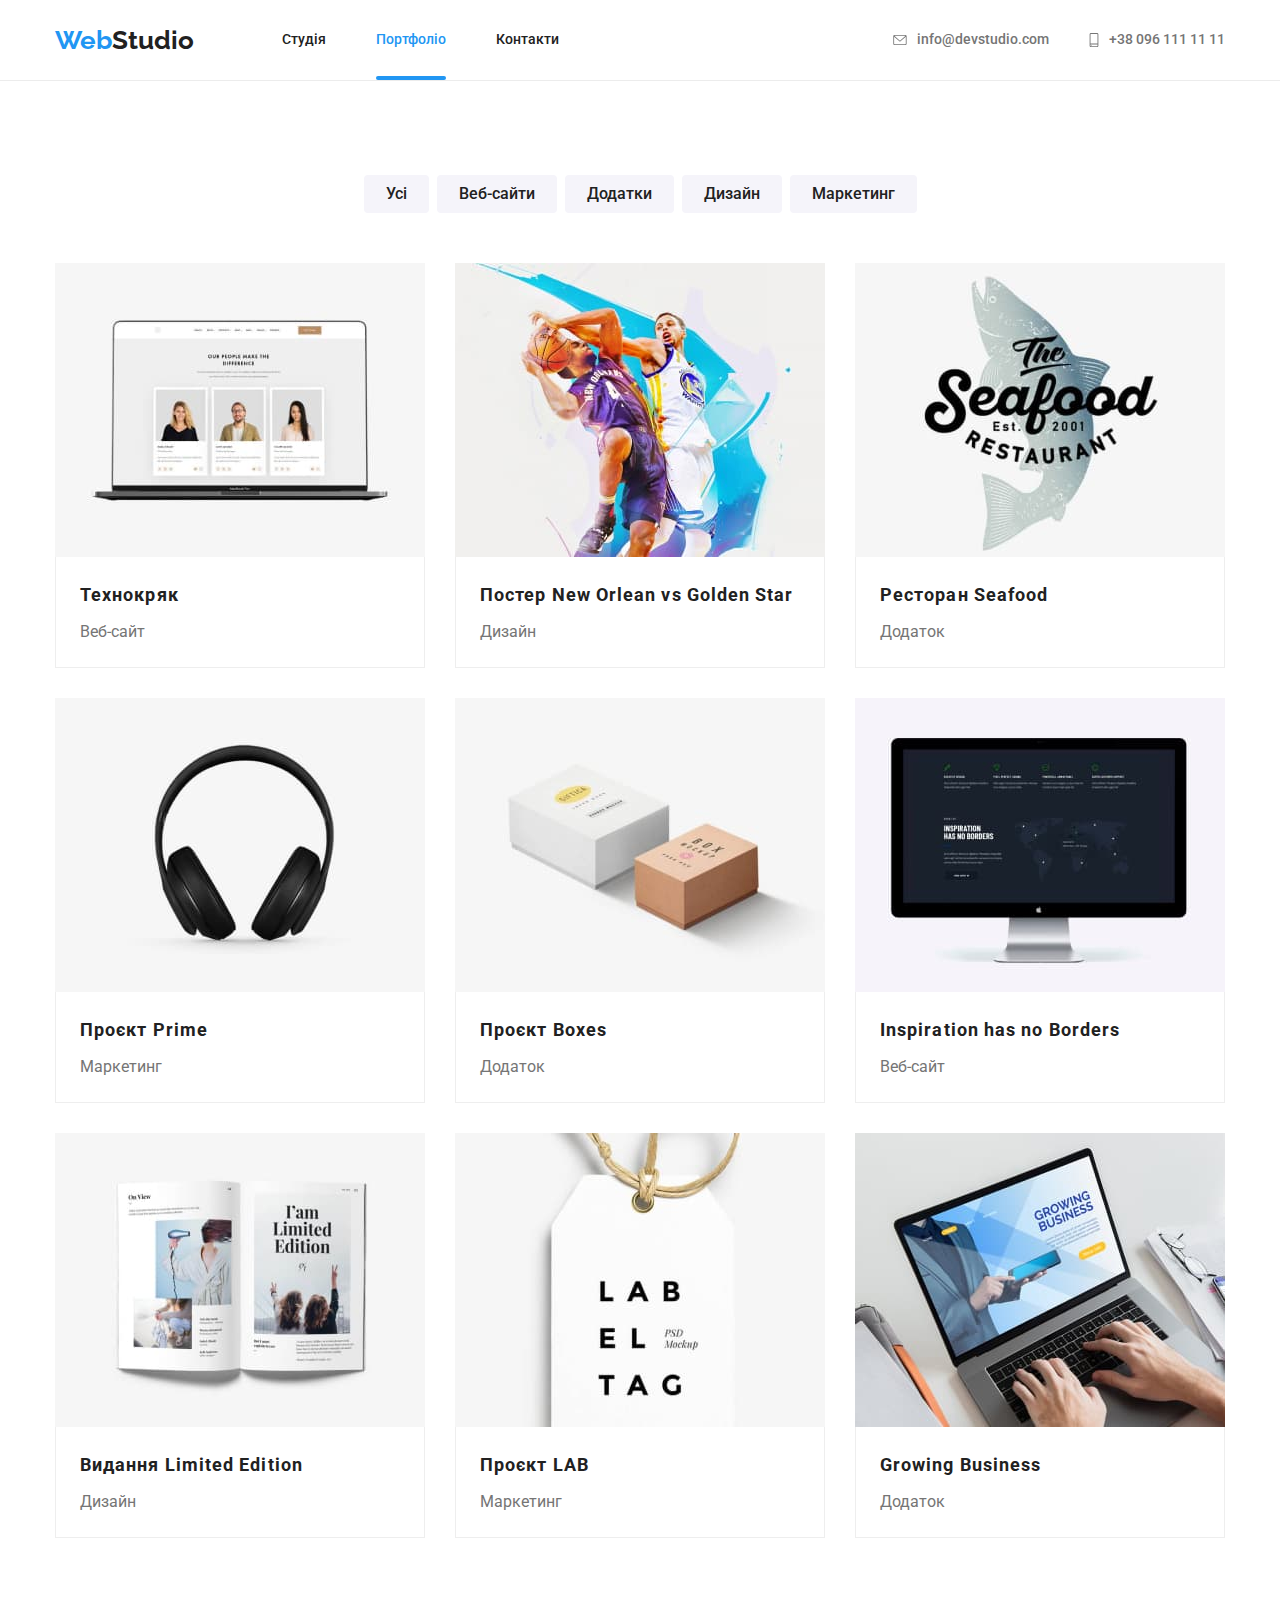
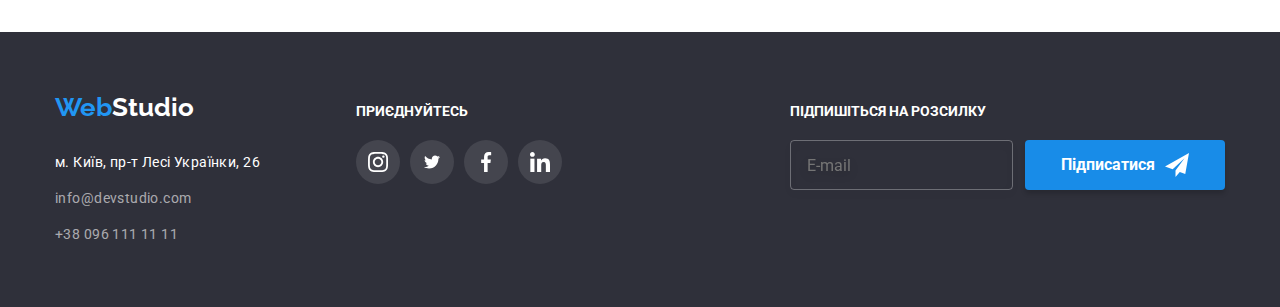
==== commit 9050d072: "fixing modal window" ====
--- a/portfolio.html
+++ b/portfolio.html
@@ -64,7 +64,7 @@
         </ul>
       </div>
 
-      <div class="mobile-menu js-menu-container" data-modal>
+      <div class="mobile-menu js-menu-container">
         <div class="container mobile-menu__container">
           <button class="mobile-menu__close-btn js-close-menu">
             <svg class="mobile-menu__close-icon" width="18" height="18">
@@ -75,12 +75,12 @@
           <div class="mobile-menu__nav">
             <ul class="mobile-menu__list">
               <li class="mobile-menu__item">
-                <a class="mobile-menu__link active" href="./index.html"
+                <a class="mobile-menu__link" href="./index.html"
                   >Студія</a
                 >
               </li>
               <li class="mobile-menu__item">
-                <a class="mobile-menu__link" href="./portfolio.html"
+                <a class="mobile-menu__link active" href="./portfolio.html"
                   >Портфоліо</a
                 >
               </li>
@@ -190,7 +190,7 @@
                     </p>
                   </div>
                 </div>
-                <div class="card-content">
+                <div class="card-content card-content--grow">
                   <h2 class="card-content__title">Технокряк</h2>
                   <p class="card-content__description">Веб-сайт</p>
                 </div>
@@ -614,5 +614,6 @@
         </form>
       </div>
     </footer>
+    <script src="./js/mobile-menu.js"></script>
   </body>
 </html>
--- a/css/main.min.css
+++ b/css/main.min.css
@@ -1 +1 @@
-:root{--primary-text-color: #212121;--secondary-text-color: #757575;--hero-text-color: #ffffff;--description-text-color: #757575;--accent-color: #2196f3;--background-color: #f5f5f5;--background-section-color: #f5f4fa;--background-hero-footer-color: #2f303a;--fill-icons-color: #afb1b8;--primary-text-family: Roboto, sans-serif;--secondary-text-family: Raleway;--card-set-gap: 30px}.visually-hidden{position:absolute;width:1px;height:1px;margin:-1px;border:0;padding:0;clip:rect(0 0 0 0);overflow:hidden}h1,h2,h3,h4,h5,h6,p,ul{margin:0px;padding:0px}ul{list-style:none}a{text-decoration:none}img{display:block;max-width:100%}body{color:var(--primary-text-color);font-family:var(--primary-text-family)}.container{padding-left:15px;padding-right:15px}@media screen and (min-width: 480px){.container{width:480px;margin-left:auto;margin-right:auto}}@media screen and (min-width: 768px){.container{width:768px}}@media screen and (min-width: 1200px){.container{width:1200px}}.logo{color:var(--primary-text-color);font-family:var(--secondary-text-family);font-weight:700;font-size:24px;line-height:1.17;text-decoration:none}@media screen and (min-width: 1200px){.logo{font-size:26px;line-height:1.19}}.logo__text-accent{color:var(--accent-color)}.footer-logo{color:var(--hero-text-color);margin-right:0px}.mobile-menu{position:absolute;top:0;left:0;width:100vw;height:100vh;overflow:auto;background-color:var(--hero-text-color);opacity:0;visibility:hidden;pointer-events:none;-webkit-transition:opacity 250ms cubic-bezier(0.4, 0, 0.2, 1),visibility 250ms cubic-bezier(0.4, 0, 0.2, 1);transition:opacity 250ms cubic-bezier(0.4, 0, 0.2, 1),visibility 250ms cubic-bezier(0.4, 0, 0.2, 1)}.mobile-menu.is-open{opacity:1;visibility:visible;pointer-events:auto}.mobile-menu__container{position:relative;display:-webkit-box;display:-ms-flexbox;display:flex;-webkit-box-orient:vertical;-webkit-box-direction:normal;-ms-flex-direction:column;flex-direction:column;-webkit-box-pack:justify;-ms-flex-pack:justify;justify-content:space-between;height:100%;padding-top:48px;padding-bottom:48px;padding-left:40px}.mobile-menu-btn{background-color:rgba(0,0,0,0);border:none;top:10px;right:0;padding:0;line-height:0}.mobile-menu__close-btn{position:absolute;top:10px;right:0;background-color:rgba(0,0,0,0);border:none;padding:0;margin-right:15px;line-height:0;width:40px;height:40px}.mobile-menu-btn__icon{fill:var(--primary-text-color)}.mobile-menu__close-btn:hover .mobile-menu-btn__icon,.mobile-menu__close-btn:focus .mobile-menu-btn__icon{fill:var(--accent-color)}.mobile-menu__link{font-size:40px;font-weight:500;line-height:1.18;color:var(--primary-text-color)}.mobile-menu__item:not(:last-child){margin-bottom:32px}.mobile-menu__contact-phone{font-weight:500;font-size:34px;line-height:1.18;color:var(--accent-color);margin-bottom:32px}.mobile-menu__contact-mail{font-weight:500;font-size:24px;line-height:1.17;color:var(--description-text-color)}.mobile-menu__contact-item:not(:last-child){margin-bottom:32px}.active{color:var(--accent-color)}.mobile-menu__social-list{display:-webkit-box;display:-ms-flexbox;display:flex;margin-top:64px}.mobile-menu__social-link{font-weight:500;font-size:18px;line-height:22px;color:var(--accent-color)}.mobile-menu__social-item:not(:last-child) .mobile-menu__social-link{padding-right:10px;border-right:1px solid rgba(33,33,33,.2)}.mobile-menu__social-item:not(:first-child) .mobile-menu__social-link{padding-left:10px}.hero-container__btn{color:var(--hero-text-color);background-color:var(--accent-color);font-weight:700;font-size:16px;line-height:1.88;-webkit-box-shadow:0px 4px 4px rgba(0,0,0,.15);box-shadow:0px 4px 4px rgba(0,0,0,.15);border-radius:4px;cursor:pointer;display:block;margin-left:auto;margin-right:auto;padding:10px 24px;-webkit-transition:color 250ms cubic-bezier(0.4, 0, 0.2, 1),background-color 250ms cubic-bezier(0.4, 0, 0.2, 1),-webkit-box-shadow 250ms cubic-bezier(0.4, 0, 0.2, 1);transition:color 250ms cubic-bezier(0.4, 0, 0.2, 1),background-color 250ms cubic-bezier(0.4, 0, 0.2, 1),-webkit-box-shadow 250ms cubic-bezier(0.4, 0, 0.2, 1);transition:color 250ms cubic-bezier(0.4, 0, 0.2, 1),background-color 250ms cubic-bezier(0.4, 0, 0.2, 1),box-shadow 250ms cubic-bezier(0.4, 0, 0.2, 1);transition:color 250ms cubic-bezier(0.4, 0, 0.2, 1),background-color 250ms cubic-bezier(0.4, 0, 0.2, 1),box-shadow 250ms cubic-bezier(0.4, 0, 0.2, 1),-webkit-box-shadow 250ms cubic-bezier(0.4, 0, 0.2, 1)}.social-list{display:-webkit-box;display:-ms-flexbox;display:flex;-webkit-box-pack:justify;-ms-flex-pack:justify;justify-content:space-between}.social-list__link{display:-webkit-box;display:-ms-flexbox;display:flex;-webkit-box-pack:center;-ms-flex-pack:center;justify-content:center;-webkit-box-align:center;-ms-flex-align:center;align-items:center;width:44px;height:44px;border-radius:50%;-webkit-transition:background-color 250ms cubic-bezier(0.4, 0, 0.2, 1);transition:background-color 250ms cubic-bezier(0.4, 0, 0.2, 1)}.social-list__link:hover,.social-list__link:focus{background-color:var(--accent-color)}.social-list__icon{fill:var(--fill-icons-color);-webkit-transition:fill 250ms cubic-bezier(0.4, 0, 0.2, 1);transition:fill 250ms cubic-bezier(0.4, 0, 0.2, 1)}.social-list__link:hover .social-list__icon,.social-list__link:focus .social-list__icon{fill:var(--hero-text-color)}.social-list{display:-webkit-box;display:-ms-flexbox;display:flex;-webkit-box-pack:justify;-ms-flex-pack:justify;justify-content:space-between}.social-list__link{display:-webkit-box;display:-ms-flexbox;display:flex;-webkit-box-pack:center;-ms-flex-pack:center;justify-content:center;-webkit-box-align:center;-ms-flex-align:center;align-items:center;width:44px;height:44px;border-radius:50%;-webkit-transition:background-color 250ms cubic-bezier(0.4, 0, 0.2, 1);transition:background-color 250ms cubic-bezier(0.4, 0, 0.2, 1)}.social-list__link:hover,.social-list__link:focus{background-color:var(--accent-color)}.social-list__icon{fill:var(--fill-icons-color);-webkit-transition:fill 250ms cubic-bezier(0.4, 0, 0.2, 1);transition:fill 250ms cubic-bezier(0.4, 0, 0.2, 1)}.social-list__link:hover .social-list__icon,.social-list__link:focus .social-list__icon{fill:var(--hero-text-color)}.footer-link .social-list__item:not(:last-child){margin-right:10px}.footer-link .social-list__icon{fill:var(--hero-text-color)}.footer-link .social-list__link{background-color:rgba(255,255,255,.1);-webkit-transition:background-color 250ms cubic-bezier(0.4, 0, 0.2, 1);transition:background-color 250ms cubic-bezier(0.4, 0, 0.2, 1)}.footer-link .social-list__link:hover,.footer-link .social-list__link:focus{background-color:var(--accent-color)}@media screen and (min-width: 767px)and (max-width: 1199px){.footer-link{position:absolute;top:65px;right:89px}}.backdrop{position:fixed;top:0;left:0;width:100vw;height:100vh;background-color:rgba(0,0,0,.2);-webkit-transition:opacity 250ms cubic-bezier(0.4, 0, 0.2, 1),visibility 250ms cubic-bezier(0.4, 0, 0.2, 1);transition:opacity 250ms cubic-bezier(0.4, 0, 0.2, 1),visibility 250ms cubic-bezier(0.4, 0, 0.2, 1)}.backdrop.is-hidden{opacity:0;visibility:hidden;pointer-events:none}.modal{position:absolute;top:50%;left:50%;-webkit-transform:translate(-50%, -50%);transform:translate(-50%, -50%);height:581px;background-color:var(--hero-text-color);padding:40px;-webkit-box-shadow:0px 1px 3px rgba(0,0,0,.12),0px 1px 1px rgba(0,0,0,.14),0px 2px 1px rgba(0,0,0,.2);box-shadow:0px 1px 3px rgba(0,0,0,.12),0px 1px 1px rgba(0,0,0,.14),0px 2px 1px rgba(0,0,0,.2);border-radius:4px;-webkit-transition:-webkit-transform 250ms cubic-bezier(0.4, 0, 0.2, 1);transition:-webkit-transform 250ms cubic-bezier(0.4, 0, 0.2, 1);transition:transform 250ms cubic-bezier(0.4, 0, 0.2, 1);transition:transform 250ms cubic-bezier(0.4, 0, 0.2, 1), -webkit-transform 250ms cubic-bezier(0.4, 0, 0.2, 1)}.modal__close-btn{position:absolute;top:8px;right:8px;display:-webkit-box;display:-ms-flexbox;display:flex;-webkit-box-pack:center;-ms-flex-pack:center;justify-content:center;-webkit-box-align:center;-ms-flex-align:center;align-items:center;width:30px;height:30px;border-radius:50%;border:1px solid rgba(0,0,0,.1);background:var(--hero-text-color);padding:0px;cursor:pointer}.modal__close-icon{-webkit-transition:fill 250ms cubic-bezier(0.4, 0, 0.2, 1);transition:fill 250ms cubic-bezier(0.4, 0, 0.2, 1)}.modal__close-btn:hover .modal__close-icon,.modal__close-btn:focus .modal__close-icon{fill:var(--accent-color)}.modal__action{margin-bottom:12px;font-weight:700;font-size:20px;line-height:1.15;text-align:center;color:var(--primary-text-color)}.contact-form{width:100%}.contact-form__input{display:block;width:100%;height:40px;padding-left:42px;border:1px solid rgba(33,33,33,.2);border-radius:4px;-webkit-transition:border-color 250ms cubic-bezier(0.4, 0, 0.2, 1);transition:border-color 250ms cubic-bezier(0.4, 0, 0.2, 1)}.contact-form__input:focus{outline:none;border-color:var(--accent-color)}.contact-form__icon{position:absolute;top:50%;left:15px;-webkit-transform:translateY(-50%);transform:translateY(-50%);-webkit-transition:fill 250ms cubic-bezier(0.4, 0, 0.2, 1);transition:fill 250ms cubic-bezier(0.4, 0, 0.2, 1)}.contact-form__input:focus+.contact-form__icon{fill:var(--accent-color)}.contact-form__field{display:block;font-size:12px;line-height:1.17;color:var(--description-text-color)}.contact-form__message{width:100%;height:120px;margin-top:4px;margin-bottom:20px;padding:12px 16px;border:1px solid rgba(33,33,33,.2);border-radius:4px;resize:none;font-size:12px;line-height:1.17;-webkit-transition:border-color 250ms cubic-bezier(0.4, 0, 0.2, 1);transition:border-color 250ms cubic-bezier(0.4, 0, 0.2, 1)}.contact-form__message:focus{outline:none;border-color:var(--accent-color)}.contact-form__message::-webkit-input-placeholder{color:rgba(117,117,117,.5)}.contact-form__message::-moz-placeholder{color:rgba(117,117,117,.5)}.contact-form__message:-ms-input-placeholder{color:rgba(117,117,117,.5)}.contact-form__message::-ms-input-placeholder{color:rgba(117,117,117,.5)}.contact-form__message::placeholder{color:rgba(117,117,117,.5)}.contact-form__input-wrapper{position:relative;display:block;margin-bottom:10px;margin-top:4px}.contact-form__checkbox-label{display:-webkit-box;display:-ms-flexbox;display:flex;-webkit-box-pack:center;-ms-flex-pack:center;justify-content:center;-webkit-box-align:center;-ms-flex-align:center;align-items:center;font-size:14px;color:var(--description-text-color);cursor:pointer}.contact-form__checkbox-label::before{content:"";display:inline-block;width:16px;height:15px;cursor:pointer;margin-right:7px;border:2px solid var(--primary-text-color);border-radius:4px;-webkit-transition:background-image 250ms cubic-bezier(0.4, 0, 0.2, 1);transition:background-image 250ms cubic-bezier(0.4, 0, 0.2, 1)}.contact-form__checkbox:focus+.contact-form__checkbox-label::before{border-color:var(--accent-color);-webkit-transition:border-color 250ms cubic-bezier(0.4, 0, 0.2, 1);transition:border-color 250ms cubic-bezier(0.4, 0, 0.2, 1)}.contact-form__checkbox:checked+.contact-form__checkbox-label::before{background:var(--accent-color);border-radius:2px;background-image:url(../images/check.svg);background-repeat:no-repeat;background-position:center;border-color:var(--accent-color);-webkit-transition:background-image 250ms cubic-bezier(0.4, 0, 0.2, 1);transition:background-image 250ms cubic-bezier(0.4, 0, 0.2, 1)}.contact-form__submit-btn{display:block;margin-left:auto;margin-right:auto;width:200px;height:50px;margin-top:30px;padding:10px 52px;color:var(--hero-text-color);font-weight:700;font-size:16px;line-height:1.88;background:#188ce8;border-radius:4px;border:0;cursor:pointer;-webkit-transition:-webkit-box-shadow 250ms cubic-bezier(0.4, 0, 0.2, 1);transition:-webkit-box-shadow 250ms cubic-bezier(0.4, 0, 0.2, 1);transition:box-shadow 250ms cubic-bezier(0.4, 0, 0.2, 1);transition:box-shadow 250ms cubic-bezier(0.4, 0, 0.2, 1), -webkit-box-shadow 250ms cubic-bezier(0.4, 0, 0.2, 1)}.contact-form__submit-btn:hover,.contact-form__submit-btn:focus{-webkit-box-shadow:0px 4px 4px rgba(0,0,0,.15);box-shadow:0px 4px 4px rgba(0,0,0,.15)}.contact-form__conditions-contract{text-decoration:underline;color:var(--accent-color)}.footer-form{margin-left:auto}.footer-form-wrapper{display:-webkit-box;display:-ms-flexbox;display:flex;-webkit-box-align:center;-ms-flex-align:center;align-items:center}@media screen and (max-width: 1199px){.footer-form-wrapper{display:block}}.footer-form-wrapper__input{width:358px;height:50px;padding-left:16px;margin-right:12px;border:1px solid rgba(255,255,255,.3);-webkit-filter:drop-shadow(0px 4px 4px rgba(0, 0, 0, 0.15));filter:drop-shadow(0px 4px 4px rgba(0, 0, 0, 0.15));border-radius:4px;background-color:inherit;color:rgba(255,255,255,.6)}@media screen and (max-width: 1199px){.footer-form-wrapper__input{width:450px;height:50px;margin-bottom:20px}}.footer-form-wrapper__btn{display:-webkit-box;display:-ms-flexbox;display:flex;width:200px;height:50px;-webkit-box-pack:center;-ms-flex-pack:center;justify-content:center;-webkit-box-align:center;-ms-flex-align:center;align-items:center;color:var(--hero-text-color);font-weight:700;font-size:16px;line-height:1.88;background:#188ce8;border-radius:4px;border:0;cursor:pointer;-webkit-box-shadow:0px 4px 4px rgba(0,0,0,.15);box-shadow:0px 4px 4px rgba(0,0,0,.15);border-radius:4px}@media screen and (max-width: 1199px){.footer-form-wrapper__btn{margin-left:auto;margin-right:auto}}.footer-form-wrapper__icon-send{margin-left:10px}.header-container{display:-webkit-box;display:-ms-flexbox;display:flex;-webkit-box-pack:justify;-ms-flex-pack:justify;justify-content:space-between;-webkit-box-align:center;-ms-flex-align:center;align-items:center;height:60px}@media screen and (min-width: 768px){.header-container{height:80px}}.header{border-bottom-width:1px;border-bottom-style:solid;border-bottom-color:#ececec}@media screen and (max-width: 767px){.navigation{display:none}.contact{display:none}}@media screen and (min-width: 768px){.mobile-menu-btn{display:none}.header-container{display:-webkit-box;display:-ms-flexbox;display:flex;-webkit-box-align:center;-ms-flex-align:center;align-items:center}.navigation{display:-webkit-box;display:-ms-flexbox;display:flex;margin-left:88px}.contact{margin-left:auto}.navigation__item{position:relative;display:-webkit-box;display:-ms-flexbox;display:flex;font-size:14px;font-weight:500;line-height:1.14;text-decoration:none}.navigation__link{display:-webkit-box;display:-ms-flexbox;display:flex;padding-top:32px;padding-bottom:32px;color:var(--primary-text-color);-webkit-transition:color 250ms cubic-bezier(0.4, 0, 0.2, 1);transition:color 250ms cubic-bezier(0.4, 0, 0.2, 1)}.navigation__link:hover,.navigation__link:focus{color:var(--accent-color)}.navigation__item:not(:last-child){margin-right:50px}.contact__item{display:-webkit-box;display:-ms-flexbox;display:flex}.contact__link{display:-webkit-box;display:-ms-flexbox;display:flex;-webkit-box-align:center;-ms-flex-align:center;align-items:center;font-weight:500;color:var(--description-text-color)}.active{color:var(--accent-color)}.active::after{content:"";position:absolute;bottom:0;width:100%;height:4px;border-radius:2px;background-color:var(--accent-color)}.navigation__item:not(:last-child){margin-right:50px}.contact__icon{display:block;fill:currentColor}}@media screen and (max-width: 1199px){.contact{padding-top:21px;padding-bottom:21px}.contact__item:not(:last-child){margin-bottom:10px}.contact__link{font-size:12px;line-height:1.17}.contact__icon{margin-right:8px}}@media screen and (min-width: 1200px){.contact{display:-webkit-box;display:-ms-flexbox;display:flex}.contact__link{display:-webkit-box;display:-ms-flexbox;display:flex;padding-top:32px;padding-bottom:32px;color:var(--primary-text-color);-webkit-transition:color 250ms cubic-bezier(0.4, 0, 0.2, 1);transition:color 250ms cubic-bezier(0.4, 0, 0.2, 1);font-size:14px;line-height:1.14}.contact__link:hover,.contact__link:focus{color:var(--accent-color)}.contact__icon{margin-right:10px}.contact__icon:hover,.contact__icon:focus{fill:var(--accent-color)}.contact__item:not(:last-child){margin-right:40px}}.hero{text-align:center;background-color:#c4c4c4;margin:auto;background-image:-webkit-gradient(linear, left top, left bottom, from(rgba(47, 48, 58, 0.4)), to(rgba(47, 48, 58, 0.4)));background-image:linear-gradient(rgba(47, 48, 58, 0.4), rgba(47, 48, 58, 0.4));background-size:cover;background-repeat:no-repeat;background-position:center}@media screen and (max-width: 1199px){.hero{max-width:767px;height:400px;padding-top:118px;padding-bottom:118px}}@media screen and (max-width: 767px){.hero{max-width:480px;background-image:url("../images/header_mobile@1x.jpg")}}@media screen and (max-width: 767px)and (min-device-pixel-ratio: 2),screen and (max-width: 767px)and (-webkit-min-device-pixel-ratio: 2),screen and (max-width: 767px)and (min-resolution: 192dpi),screen and (max-width: 767px)and (min-resolution: 2dppx){.hero{background-image:url("../images/header_mobile@2x.jpg")}}@media screen and (min-width: 768px){.hero{max-width:768px;background-image:url("../images/header_tablet@1x.jpg")}}@media screen and (min-width: 768px)and (min-device-pixel-ratio: 2),screen and (min-width: 768px)and (-webkit-min-device-pixel-ratio: 2),screen and (min-width: 768px)and (min-resolution: 192dpi),screen and (min-width: 768px)and (min-resolution: 2dppx){.hero{background-image:url("../images/header_tablet@2x.jpg")}}@media screen and (min-width: 1199px){.hero{max-width:1600px;height:600px;padding-top:200px;padding-bottom:200px;background-image:url("../images/header_desktop@1x.jpg")}}@media screen and (min-width: 1199px)and (min-device-pixel-ratio: 2),screen and (min-width: 1199px)and (-webkit-min-device-pixel-ratio: 2),screen and (min-width: 1199px)and (min-resolution: 192dpi),screen and (min-width: 1199px)and (min-resolution: 2dppx){.hero{background-image:url("../images/header_desktop@2x.jpg")}}.hero-container__title{color:var(--hero-text-color);font-weight:900;text-transform:uppercase;margin-left:auto;margin-right:auto;margin-bottom:30px}@media screen and (max-width: 1199px){.hero-container__title{font-size:26px;line-height:1.62;width:360px}}@media screen and (min-width: 1200px){.hero-container__title{font-size:44px;line-height:1.36;width:696px}}.feature{padding-top:94px;padding-bottom:94px}@media screen and (max-width: 1199px){.feature{padding-top:60px;padding-bottom:60px}}@media screen and (max-width: 767px){.features{display:block}}@media screen and (min-width: 768px){.features{display:-webkit-box;display:-ms-flexbox;display:flex;-ms-flex-wrap:wrap;flex-wrap:wrap}}.features__title{font-weight:700;font-size:14px;line-height:1.17;margin-bottom:10px}@media screen and (max-width: 767px){.features__title{text-align:center}}.features__description{color:var(--description-text-color);font-size:14px;line-height:1.71}@media screen and (max-width: 767px){.features__section{width:450px}}@media screen and (min-width: 768px)and (max-width: 1199px){.features__section{width:354px;-ms-flex-preferred-size:calc(50% - var(--card-set-gap));flex-basis:calc(50% - var(--card-set-gap));margin-top:var(--card-set-gap)}}@media screen and (min-width: 1200px){.features__section{width:270px}}@media screen and (min-width: 768px)and (max-width: 1199px){.features__section:nth-child(odd){margin-right:var(--card-set-gap)}}@media screen and (min-width: 1200px){.features__section:not(:last-child){margin-right:var(--card-set-gap)}}.features__picture{display:-webkit-box;display:-ms-flexbox;display:flex;width:100%;height:120px;background:var(--background-section-color);border-radius:4px;-webkit-box-pack:center;-ms-flex-pack:center;justify-content:center;-webkit-box-align:center;-ms-flex-align:center;align-items:center;margin-bottom:var(--card-set-gap)}.examples{padding-bottom:94px}@media screen and (max-width: 1199px){.examples{display:none}}.business{display:-webkit-box;display:-ms-flexbox;display:flex}.business__section{position:relative}.business__section:not(:last-child){margin-right:30px}.examples-container__title{font-weight:700;font-size:36px;line-height:1.17;text-align:center;margin-bottom:50px}.business__overlay{position:absolute;display:-webkit-box;display:-ms-flexbox;display:flex;bottom:0;width:100%;height:70px;background:rgba(47,48,58,.8);font-weight:700;font-size:14px;line-height:1.14;-webkit-box-align:center;-ms-flex-align:center;align-items:center;-webkit-box-pack:center;-ms-flex-pack:center;justify-content:center;text-transform:uppercase;color:var(--hero-text-color)}.team{background-color:var(--background-section-color);padding-top:94px;padding-bottom:94px}@media screen and (max-width: 1199px){.team{padding-top:60px;padding-bottom:60px}}.team-container__title{font-weight:700;text-align:center;line-height:1.17;font-size:36px;margin-bottom:50px}@media screen and (max-width: 1199px){.team-container__title{font-size:28px;margin-bottom:30px}}.cards{display:-webkit-box;display:-ms-flexbox;display:flex;-ms-flex-wrap:wrap;flex-wrap:wrap}@media screen and (max-width: 767px){.cards{display:block}}.cards__section{background-color:var(--hero-text-color);border-radius:0px 0px 4px 4px;-webkit-box-shadow:0px 1px 3px rgba(0,0,0,.12),0px 1px 1px rgba(0,0,0,.14),0px 2px 1px rgba(0,0,0,.2);box-shadow:0px 1px 3px rgba(0,0,0,.12),0px 1px 1px rgba(0,0,0,.14),0px 2px 1px rgba(0,0,0,.2)}@media screen and (max-width: 767px){.cards__section{width:450px}}@media screen and (min-width: 768px)and (max-width: 1199px){.cards__section{width:354px;-ms-flex-preferred-size:calc(50% - var(--card-set-gap));flex-basis:calc(50% - var(--card-set-gap));margin-top:var(--card-set-gap)}}@media screen and (min-width: 1200px){.cards__section{width:270px;-ms-flex-preferred-size:calc(25% - var(--card-set-gap));flex-basis:calc(25% - var(--card-set-gap));margin-left:var(--card-set-gap);margin-top:var(--card-set-gap)}}@media screen and (max-width: 767px){.cards__section:not(:last-child){margin-bottom:30px}}@media screen and (min-width: 768px)and (max-width: 1199px){.cards__section:nth-child(odd){margin-right:30px}}.cards__person-card{padding:30px 32px}@media screen and (max-width: 767px){.cards__person-card{padding:30px 122px 24px 122px}}@media screen and (min-width: 768px)and (max-width: 1199px){.cards__person-card{padding:30px 74px 24px 74px}}.cards__person-name{font-weight:500;font-size:16px;line-height:1.17;text-align:center;margin-bottom:10px}.cards__person-position{color:var(--description-text-color);font-weight:400;font-size:16px;line-height:1.17;text-align:center;margin-bottom:16px}.clients{padding-top:94px;padding-bottom:94px}@media screen and (max-width: 1199px){.clients{padding-top:60px;padding-bottom:60px}}.clients-container__title{font-weight:700;font-size:36px;line-height:1.17;text-align:center;margin-bottom:50px}@media screen and (max-width: 1199px){.clients-container__title{font-size:28px;margin-bottom:0}}.clients-list{display:-webkit-box;display:-ms-flexbox;display:flex;-ms-flex-wrap:wrap;flex-wrap:wrap}.clients-list__item{height:92;margin-right:30px;width:170px}@media screen and (max-width: 767px){.clients-list__item{width:210px;-ms-flex-preferred-size:calc(50% - var(--card-set-gap));flex-basis:calc(50% - var(--card-set-gap));margin-top:var(--card-set-gap)}}@media screen and (min-width: 768px)and (max-width: 1199px){.clients-list__item{width:226px;-ms-flex-preferred-size:calc(33.3333333333% - var(--card-set-gap));flex-basis:calc(33.3333333333% - var(--card-set-gap));margin-top:var(--card-set-gap)}}@media screen and (max-width: 767px){.clients-list__item:nth-child(even){margin-right:0}}@media screen and (min-width: 768px)and (max-width: 1199px){.clients-list__item:nth-child(3n+3){margin-right:0}}@media screen and (min-width: 1200px){.clients-list__item:last-child{margin-right:0}}.clients-list__link{display:-webkit-box;display:-ms-flexbox;display:flex;-webkit-box-pack:center;-ms-flex-pack:center;justify-content:center;-webkit-box-align:center;-ms-flex-align:center;align-items:center;height:92px;border:1px solid var(--fill-icons-color);border-radius:4px;width:170px;-webkit-transition:border 250ms cubic-bezier(0.4, 0, 0.2, 1);transition:border 250ms cubic-bezier(0.4, 0, 0.2, 1)}@media screen and (max-width: 767px){.clients-list__link{width:210px}}@media screen and (min-width: 768px)and (max-width: 1199px){.clients-list__link{width:226px}}.clients-list__link:hover,.clients-list__link:focus{border:1px solid var(--accent-color);border-radius:4px}.clients-list__icon{fill:var(--fill-icons-color);-webkit-transition:fill 250ms cubic-bezier(0.4, 0, 0.2, 1);transition:fill 250ms cubic-bezier(0.4, 0, 0.2, 1)}.clients-list__link:hover .clients-list__icon,.clients-list__link:focus .clients-list__icon{fill:var(--accent-color)}.footer{background-color:var(--background-hero-footer-color);padding-top:60px;padding-bottom:60px;position:relative}.home{color:var(--hero-text-color);font-style:normal;font-size:14px;line-height:1.71;letter-spacing:.03em;display:block;margin-top:28px;width:231px}@media screen and (max-width: 767px){.home{margin-top:20px;margin-bottom:60px;margin-left:auto;margin-right:auto}}@media screen and (min-width: 767px)and (max-width: 1199px){.home{text-align:center}}.home__contact{color:rgba(255,255,255,.6);display:block}.footmail{margin-top:12px;margin-bottom:12px}.footer-container{display:-webkit-box;display:-ms-flexbox;display:flex;-webkit-box-align:baseline;-ms-flex-align:baseline;align-items:baseline}@media screen and (max-width: 1199px){.footer-container{display:block;text-align:center}}.footer-container__address{margin-right:70px}@media screen and (max-width: 767px){.footer-container__address{margin-right:auto;margin-left:auto}}@media screen and (max-width: 1199px){.footer-container__address{width:232px}}@media screen and (min-width: 767px)and (max-width: 1199px){.footer-container__address{margin-left:76px;margin-bottom:60px}}.footer-link__title,.footer-form__title{color:var(--hero-text-color);font-weight:700;font-size:14px;text-transform:uppercase;line-height:1.14;margin-bottom:20px}@media screen and (max-width: 767px){.footer-link{margin-bottom:60px;margin-left:auto;margin-right:auto}}@media screen and (max-width: 1199px){.footer-link{width:206px;height:80px}}.filter{display:-webkit-box;display:-ms-flexbox;display:flex;margin-bottom:50px;-webkit-box-pack:center;-ms-flex-pack:center;justify-content:center}@media screen and (max-width: 767px){.filter{width:326px;-ms-flex-wrap:wrap;flex-wrap:wrap;margin-bottom:40px;-webkit-box-pack:start;-ms-flex-pack:start;justify-content:start}}.filter__item:not(:last-child){margin-right:8px}@media screen and (max-width: 767px){.filter__item:nth-child(-n+3){margin-bottom:15px}}.filter__button{cursor:pointer;color:var(--primary-text-color);background-color:var(--background-section-color);font-size:16px;font-weight:500;line-height:1.63;border-radius:4px;border-width:0;padding:6px 22px;-webkit-transition:color 250ms cubic-bezier(0.4, 0, 0.2, 1),background-color 250ms cubic-bezier(0.4, 0, 0.2, 1),-webkit-box-shadow 250ms cubic-bezier(0.4, 0, 0.2, 1);transition:color 250ms cubic-bezier(0.4, 0, 0.2, 1),background-color 250ms cubic-bezier(0.4, 0, 0.2, 1),-webkit-box-shadow 250ms cubic-bezier(0.4, 0, 0.2, 1);transition:color 250ms cubic-bezier(0.4, 0, 0.2, 1),background-color 250ms cubic-bezier(0.4, 0, 0.2, 1),box-shadow 250ms cubic-bezier(0.4, 0, 0.2, 1);transition:color 250ms cubic-bezier(0.4, 0, 0.2, 1),background-color 250ms cubic-bezier(0.4, 0, 0.2, 1),box-shadow 250ms cubic-bezier(0.4, 0, 0.2, 1),-webkit-box-shadow 250ms cubic-bezier(0.4, 0, 0.2, 1)}.filter__button:hover,.filter__button:focus{color:var(--hero-text-color);background-color:var(--accent-color);-webkit-box-shadow:0px 3px 1px rgba(0,0,0,.1),0px 1px 2px rgba(0,0,0,.08),0px 2px 2px rgba(0,0,0,.12);box-shadow:0px 3px 1px rgba(0,0,0,.1),0px 1px 2px rgba(0,0,0,.08),0px 2px 2px rgba(0,0,0,.12)}.portfolio{padding-top:94px;padding-bottom:94px}.card-set{display:-webkit-box;display:-ms-flexbox;display:flex;-ms-flex-wrap:wrap;flex-wrap:wrap}.card-set__item{margin-top:var(--card-set-gap)}@media screen and (max-width: 767px){.card-set__item{width:450px}}@media screen and (min-width: 768px)and (max-width: 1199px){.card-set__item{width:354px;-ms-flex-preferred-size:calc(50% - var(--card-set-gap));flex-basis:calc(50% - var(--card-set-gap))}}@media screen and (min-width: 1200px){.card-set__item{-ms-flex-preferred-size:calc(33.3333333333% - var(--card-set-gap));flex-basis:calc(33.3333333333% - var(--card-set-gap))}}@media screen and (min-width: 768px)and (max-width: 1199px){.card-set__item:nth-child(odd){margin-right:var(--card-set-gap)}}@media screen and (min-width: 1200px){.card-set__item:not(:nth-child(3n+3)){margin-right:var(--card-set-gap)}}.card-content__title{color:var(--primary-text-color);font-size:18px;font-weight:700;line-height:2}.card-content__description{color:var(--secondary-text-color);font-size:16px;font-weight:400;line-height:1.88;margin-top:4px}.card-content{padding:20px 24px 20px 24px;border-left:1px solid #eee;border-right:1px solid #eee;border-bottom:1px solid #eee}.card-set__link{display:block;-webkit-transition:-webkit-box-shadow 250ms cubic-bezier(0.4, 0, 0.2, 1);transition:-webkit-box-shadow 250ms cubic-bezier(0.4, 0, 0.2, 1);transition:box-shadow 250ms cubic-bezier(0.4, 0, 0.2, 1);transition:box-shadow 250ms cubic-bezier(0.4, 0, 0.2, 1), -webkit-box-shadow 250ms cubic-bezier(0.4, 0, 0.2, 1)}.card-set__link:hover,.card-set__link:focus{-webkit-box-shadow:0px 1px 1px rgba(0,0,0,.12),0px 4px 4px rgba(0,0,0,.06),1px 4px 6px rgba(0,0,0,.16);box-shadow:0px 1px 1px rgba(0,0,0,.12),0px 4px 4px rgba(0,0,0,.06),1px 4px 6px rgba(0,0,0,.16)}.card-set__img{position:relative;overflow:hidden}.card-set__overlay{position:absolute;top:0;width:100%;height:100%;background:rgba(33,150,243,.9);font-weight:400;font-size:18px;line-height:1.6;padding:63px 24px;color:var(--hero-text-color);opacity:0;-webkit-transform:translateY(100%);transform:translateY(100%);-webkit-transition:opacity 250ms cubic-bezier(0.4, 0, 0.2, 1),-webkit-transform 250ms cubic-bezier(0.4, 0, 0.2, 1);transition:opacity 250ms cubic-bezier(0.4, 0, 0.2, 1),-webkit-transform 250ms cubic-bezier(0.4, 0, 0.2, 1);transition:transform 250ms cubic-bezier(0.4, 0, 0.2, 1),opacity 250ms cubic-bezier(0.4, 0, 0.2, 1);transition:transform 250ms cubic-bezier(0.4, 0, 0.2, 1),opacity 250ms cubic-bezier(0.4, 0, 0.2, 1),-webkit-transform 250ms cubic-bezier(0.4, 0, 0.2, 1)}.card-set__item:hover .card-set__overlay,.card-set__item:focus .card-set__overlay{-webkit-transform:translateY(0);transform:translateY(0);opacity:1}/*# sourceMappingURL=main.min.css.map */+:root{--primary-text-color: #212121;--secondary-text-color: #757575;--hero-text-color: #ffffff;--description-text-color: #757575;--accent-color: #2196f3;--background-color: #f5f5f5;--background-section-color: #f5f4fa;--background-hero-footer-color: #2f303a;--fill-icons-color: #afb1b8;--primary-text-family: Roboto, sans-serif;--secondary-text-family: Raleway;--card-set-gap: 30px}.visually-hidden{position:absolute;width:1px;height:1px;margin:-1px;border:0;padding:0;clip:rect(0 0 0 0);overflow:hidden}h1,h2,h3,h4,h5,h6,p,ul{margin:0px;padding:0px}ul{list-style:none}a{text-decoration:none}img{display:block;max-width:100%}body{color:var(--primary-text-color);font-family:var(--primary-text-family)}.container{padding-left:15px;padding-right:15px;margin-left:auto;margin-right:auto}@media screen and (min-width: 480px){.container{width:480px}}@media screen and (min-width: 768px){.container{width:768px}}@media screen and (min-width: 1200px){.container{width:1200px}}.logo{color:var(--primary-text-color);font-family:var(--secondary-text-family);font-weight:700;font-size:24px;line-height:1.17;text-decoration:none}@media screen and (min-width: 1200px){.logo{font-size:26px;line-height:1.19}}.logo__text-accent{color:var(--accent-color)}.footer-logo{color:var(--hero-text-color);margin-right:0px}.mobile-menu{position:fixed;top:0;left:0;width:100vw;height:100vh;overflow:auto;background-color:var(--hero-text-color);opacity:0;visibility:hidden;pointer-events:none;-webkit-transition:opacity 250ms cubic-bezier(0.4, 0, 0.2, 1),visibility 250ms cubic-bezier(0.4, 0, 0.2, 1);transition:opacity 250ms cubic-bezier(0.4, 0, 0.2, 1),visibility 250ms cubic-bezier(0.4, 0, 0.2, 1)}.mobile-menu.is-open{opacity:1;visibility:visible;pointer-events:auto;z-index:10}.mobile-menu__container{position:relative;display:-webkit-box;display:-ms-flexbox;display:flex;-webkit-box-orient:vertical;-webkit-box-direction:normal;-ms-flex-direction:column;flex-direction:column;-webkit-box-pack:justify;-ms-flex-pack:justify;justify-content:space-between;height:100%;padding-top:48px;padding-bottom:48px;padding-left:40px}.mobile-menu-btn{background-color:rgba(0,0,0,0);border:none;top:10px;right:0;padding:0;line-height:0}.mobile-menu__close-btn{position:absolute;top:10px;right:0;background-color:rgba(0,0,0,0);border:none;padding:0;margin-right:15px;line-height:0;width:40px;height:40px}.mobile-menu__close-btn:hover .mobile-menu__close-icon,.mobile-menu__close-btn:focus .mobile-menu__close-icon{fill:var(--accent-color)}.mobile-menu__close-icon{-webkit-transition:fill 250ms cubic-bezier(0.4, 0, 0.2, 1);transition:fill 250ms cubic-bezier(0.4, 0, 0.2, 1)}.mobile-menu-btn__icon{fill:var(--primary-text-color)}.mobile-menu-btn:hover .mobile-menu-btn__icon{fill:var(--accent-color)}.mobile-menu__link{font-size:40px;font-weight:500;line-height:1.18;color:var(--primary-text-color)}.mobile-menu__item:not(:last-child){margin-bottom:32px}.mobile-menu__contact-phone{font-weight:500;font-size:34px;line-height:1.18;color:var(--accent-color);margin-bottom:32px}@media screen and (max-width: 479px){.mobile-menu__contact-phone{font-size:30px}}.mobile-menu__contact-mail{font-weight:500;font-size:24px;line-height:1.17;color:var(--description-text-color)}.mobile-menu__contact-item:not(:last-child){margin-bottom:32px}.active{color:var(--accent-color)}.mobile-menu__social-list{display:-webkit-box;display:-ms-flexbox;display:flex;margin-top:64px}.mobile-menu__social-link{font-weight:500;font-size:18px;line-height:22px;color:var(--accent-color)}.mobile-menu__social-item:not(:last-child) .mobile-menu__social-link{padding-right:10px;border-right:1px solid rgba(33,33,33,.2)}.mobile-menu__social-item:not(:first-child) .mobile-menu__social-link{padding-left:10px}.hero-container__btn{color:var(--hero-text-color);background-color:var(--accent-color);font-weight:700;font-size:16px;line-height:1.88;-webkit-box-shadow:0px 4px 4px rgba(0,0,0,.15);box-shadow:0px 4px 4px rgba(0,0,0,.15);border-radius:4px;cursor:pointer;display:block;margin-left:auto;margin-right:auto;padding:10px 24px;-webkit-transition:color 250ms cubic-bezier(0.4, 0, 0.2, 1),background-color 250ms cubic-bezier(0.4, 0, 0.2, 1),-webkit-box-shadow 250ms cubic-bezier(0.4, 0, 0.2, 1);transition:color 250ms cubic-bezier(0.4, 0, 0.2, 1),background-color 250ms cubic-bezier(0.4, 0, 0.2, 1),-webkit-box-shadow 250ms cubic-bezier(0.4, 0, 0.2, 1);transition:color 250ms cubic-bezier(0.4, 0, 0.2, 1),background-color 250ms cubic-bezier(0.4, 0, 0.2, 1),box-shadow 250ms cubic-bezier(0.4, 0, 0.2, 1);transition:color 250ms cubic-bezier(0.4, 0, 0.2, 1),background-color 250ms cubic-bezier(0.4, 0, 0.2, 1),box-shadow 250ms cubic-bezier(0.4, 0, 0.2, 1),-webkit-box-shadow 250ms cubic-bezier(0.4, 0, 0.2, 1)}.social-list{display:-webkit-box;display:-ms-flexbox;display:flex;-webkit-box-pack:justify;-ms-flex-pack:justify;justify-content:space-between}.social-list__link{display:-webkit-box;display:-ms-flexbox;display:flex;-webkit-box-pack:center;-ms-flex-pack:center;justify-content:center;-webkit-box-align:center;-ms-flex-align:center;align-items:center;width:44px;height:44px;border-radius:50%;-webkit-transition:background-color 250ms cubic-bezier(0.4, 0, 0.2, 1);transition:background-color 250ms cubic-bezier(0.4, 0, 0.2, 1)}.social-list__link:hover,.social-list__link:focus{background-color:var(--accent-color)}.social-list__icon{fill:var(--fill-icons-color);-webkit-transition:fill 250ms cubic-bezier(0.4, 0, 0.2, 1);transition:fill 250ms cubic-bezier(0.4, 0, 0.2, 1)}.social-list__link:hover .social-list__icon,.social-list__link:focus .social-list__icon{fill:var(--hero-text-color)}.social-list{display:-webkit-box;display:-ms-flexbox;display:flex;-webkit-box-pack:justify;-ms-flex-pack:justify;justify-content:space-between}@media screen and (max-width: 479px){.social-list{max-width:206px;margin-left:auto;margin-right:auto}}.social-list__link{display:-webkit-box;display:-ms-flexbox;display:flex;-webkit-box-pack:center;-ms-flex-pack:center;justify-content:center;-webkit-box-align:center;-ms-flex-align:center;align-items:center;width:44px;height:44px;border-radius:50%;-webkit-transition:background-color 250ms cubic-bezier(0.4, 0, 0.2, 1);transition:background-color 250ms cubic-bezier(0.4, 0, 0.2, 1)}.social-list__link:hover,.social-list__link:focus{background-color:var(--accent-color)}.social-list__icon{fill:var(--fill-icons-color);-webkit-transition:fill 250ms cubic-bezier(0.4, 0, 0.2, 1);transition:fill 250ms cubic-bezier(0.4, 0, 0.2, 1)}.social-list__link:hover .social-list__icon,.social-list__link:focus .social-list__icon{fill:var(--hero-text-color)}.footer-link .social-list__item:not(:last-child){margin-right:10px}.footer-link .social-list__icon{fill:var(--hero-text-color)}.footer-link .social-list__link{background-color:rgba(255,255,255,.1);-webkit-transition:background-color 250ms cubic-bezier(0.4, 0, 0.2, 1);transition:background-color 250ms cubic-bezier(0.4, 0, 0.2, 1)}.footer-link .social-list__link:hover,.footer-link .social-list__link:focus{background-color:var(--accent-color)}@media screen and (min-width: 767px)and (max-width: 1199px){.footer-link{position:absolute;top:5px;right:89px}}.backdrop{position:fixed;top:0;left:0;width:100vw;height:100vh;background-color:rgba(0,0,0,.2);-webkit-transition:opacity 250ms cubic-bezier(0.4, 0, 0.2, 1),visibility 250ms cubic-bezier(0.4, 0, 0.2, 1);transition:opacity 250ms cubic-bezier(0.4, 0, 0.2, 1),visibility 250ms cubic-bezier(0.4, 0, 0.2, 1)}.backdrop.is-hidden{opacity:0;visibility:hidden;pointer-events:none}.modal{position:fixed;top:50%;left:50%;-webkit-transform:translate(-50%, -50%);transform:translate(-50%, -50%);background-color:var(--hero-text-color);padding:40px;-webkit-box-shadow:0px 1px 3px rgba(0,0,0,.12),0px 1px 1px rgba(0,0,0,.14),0px 2px 1px rgba(0,0,0,.2);box-shadow:0px 1px 3px rgba(0,0,0,.12),0px 1px 1px rgba(0,0,0,.14),0px 2px 1px rgba(0,0,0,.2);border-radius:4px;-webkit-transition:-webkit-transform 250ms cubic-bezier(0.4, 0, 0.2, 1);transition:-webkit-transform 250ms cubic-bezier(0.4, 0, 0.2, 1);transition:transform 250ms cubic-bezier(0.4, 0, 0.2, 1);transition:transform 250ms cubic-bezier(0.4, 0, 0.2, 1), -webkit-transform 250ms cubic-bezier(0.4, 0, 0.2, 1)}@media screen and (max-width: 479px){.modal{width:100%}}@media screen and (min-width: 480px)and (max-width: 1199px){.modal{width:450px;height:609px}}@media screen and (min-width: 1200px){.modal{width:528px;height:581px}}.modal__close-btn{position:absolute;top:8px;right:8px;display:-webkit-box;display:-ms-flexbox;display:flex;-webkit-box-pack:center;-ms-flex-pack:center;justify-content:center;-webkit-box-align:center;-ms-flex-align:center;align-items:center;width:30px;height:30px;border-radius:50%;border:1px solid rgba(0,0,0,.1);background:var(--hero-text-color);padding:0px;cursor:pointer}.modal__close-icon{-webkit-transition:fill 250ms cubic-bezier(0.4, 0, 0.2, 1);transition:fill 250ms cubic-bezier(0.4, 0, 0.2, 1)}.modal__close-btn:hover .modal__close-icon,.modal__close-btn:focus .modal__close-icon{fill:var(--accent-color)}.modal__action{margin-bottom:12px;font-weight:700;font-size:20px;line-height:1.15;text-align:center;color:var(--primary-text-color)}.contact-form{width:100%}.contact-form__input{display:block;width:100%;height:40px;padding-left:42px;border:1px solid rgba(33,33,33,.2);border-radius:4px;-webkit-transition:border-color 250ms cubic-bezier(0.4, 0, 0.2, 1);transition:border-color 250ms cubic-bezier(0.4, 0, 0.2, 1)}.contact-form__input:focus{outline:none;border-color:var(--accent-color)}.contact-form__icon{position:absolute;top:50%;left:15px;-webkit-transform:translateY(-50%);transform:translateY(-50%);-webkit-transition:fill 250ms cubic-bezier(0.4, 0, 0.2, 1);transition:fill 250ms cubic-bezier(0.4, 0, 0.2, 1)}.contact-form__input:focus+.contact-form__icon{fill:var(--accent-color)}.contact-form__field{display:block;font-size:12px;line-height:1.17;color:var(--description-text-color)}.contact-form__message{width:100%;height:120px;margin-top:4px;margin-bottom:20px;padding:12px 16px;border:1px solid rgba(33,33,33,.2);border-radius:4px;resize:none;font-size:12px;line-height:1.17;-webkit-transition:border-color 250ms cubic-bezier(0.4, 0, 0.2, 1);transition:border-color 250ms cubic-bezier(0.4, 0, 0.2, 1)}.contact-form__message:focus{outline:none;border-color:var(--accent-color)}.contact-form__message::-webkit-input-placeholder{color:rgba(117,117,117,.5)}.contact-form__message::-moz-placeholder{color:rgba(117,117,117,.5)}.contact-form__message:-ms-input-placeholder{color:rgba(117,117,117,.5)}.contact-form__message::-ms-input-placeholder{color:rgba(117,117,117,.5)}.contact-form__message::placeholder{color:rgba(117,117,117,.5)}.contact-form__input-wrapper{position:relative;display:block;margin-bottom:10px;margin-top:4px}.contact-form__checkbox-label{display:-webkit-box;display:-ms-flexbox;display:flex;-webkit-box-pack:center;-ms-flex-pack:center;justify-content:center;-webkit-box-align:center;-ms-flex-align:center;align-items:center;font-size:14px;color:var(--description-text-color);cursor:pointer}@media screen and (max-width: 1199px){.contact-form__checkbox-label{font-size:12px}}.contact-form__checkbox-label::before{content:"";display:inline-block;width:16px;height:15px;cursor:pointer;margin-right:7px;border:2px solid var(--primary-text-color);border-radius:4px;-webkit-transition:background-image 250ms cubic-bezier(0.4, 0, 0.2, 1);transition:background-image 250ms cubic-bezier(0.4, 0, 0.2, 1)}.contact-form__checkbox:focus+.contact-form__checkbox-label::before{border-color:var(--accent-color);-webkit-transition:border-color 250ms cubic-bezier(0.4, 0, 0.2, 1);transition:border-color 250ms cubic-bezier(0.4, 0, 0.2, 1)}.contact-form__checkbox:checked+.contact-form__checkbox-label::before{background:var(--accent-color);border-radius:2px;background-image:url(../images/check.svg);background-repeat:no-repeat;background-position:center;border-color:var(--accent-color);-webkit-transition:background-image 250ms cubic-bezier(0.4, 0, 0.2, 1);transition:background-image 250ms cubic-bezier(0.4, 0, 0.2, 1)}.contact-form__submit-btn{display:block;margin-left:auto;margin-right:auto;width:200px;height:50px;margin-top:30px;padding:10px 52px;color:var(--hero-text-color);font-weight:700;font-size:16px;line-height:1.88;background:#188ce8;border-radius:4px;border:0;cursor:pointer;-webkit-transition:-webkit-box-shadow 250ms cubic-bezier(0.4, 0, 0.2, 1);transition:-webkit-box-shadow 250ms cubic-bezier(0.4, 0, 0.2, 1);transition:box-shadow 250ms cubic-bezier(0.4, 0, 0.2, 1);transition:box-shadow 250ms cubic-bezier(0.4, 0, 0.2, 1), -webkit-box-shadow 250ms cubic-bezier(0.4, 0, 0.2, 1)}.contact-form__submit-btn:hover,.contact-form__submit-btn:focus{-webkit-box-shadow:0px 4px 4px rgba(0,0,0,.15);box-shadow:0px 4px 4px rgba(0,0,0,.15)}.contact-form__conditions-contract{text-decoration:underline;color:var(--accent-color)}.footer-form{margin-left:auto}.footer-form-wrapper{display:-webkit-box;display:-ms-flexbox;display:flex;-webkit-box-align:center;-ms-flex-align:center;align-items:center}@media screen and (max-width: 1199px){.footer-form-wrapper{display:block}}.footer-form-wrapper__input{height:50px;padding-left:16px;margin-right:12px;border:1px solid rgba(255,255,255,.3);-webkit-filter:drop-shadow(0px 4px 4px rgba(0, 0, 0, 0.15));filter:drop-shadow(0px 4px 4px rgba(0, 0, 0, 0.15));border-radius:4px;background-color:inherit;color:rgba(255,255,255,.6)}@media screen and (max-width: 479px){.footer-form-wrapper__input{width:100%}}@media screen and (max-width: 1199px){.footer-form-wrapper__input{margin-bottom:20px}}.footer-form-wrapper__btn{display:-webkit-box;display:-ms-flexbox;display:flex;width:200px;height:50px;-webkit-box-pack:center;-ms-flex-pack:center;justify-content:center;-webkit-box-align:center;-ms-flex-align:center;align-items:center;color:var(--hero-text-color);font-weight:700;font-size:16px;line-height:1.88;background:#188ce8;border-radius:4px;border:0;cursor:pointer;-webkit-box-shadow:0px 4px 4px rgba(0,0,0,.15);box-shadow:0px 4px 4px rgba(0,0,0,.15);border-radius:4px}@media screen and (max-width: 1199px){.footer-form-wrapper__btn{margin-left:auto;margin-right:auto}}.footer-form-wrapper__icon-send{margin-left:10px}.header-container{display:-webkit-box;display:-ms-flexbox;display:flex;-webkit-box-pack:justify;-ms-flex-pack:justify;justify-content:space-between;-webkit-box-align:center;-ms-flex-align:center;align-items:center;height:60px}@media screen and (min-width: 768px){.header-container{height:80px}}.header{border-bottom-width:1px;border-bottom-style:solid;border-bottom-color:#ececec}@media screen and (max-width: 767px){.navigation{display:none}.contact{display:none}}@media screen and (min-width: 768px){.mobile-menu-btn{display:none}.header-container{display:-webkit-box;display:-ms-flexbox;display:flex;-webkit-box-align:center;-ms-flex-align:center;align-items:center}.navigation{display:-webkit-box;display:-ms-flexbox;display:flex;margin-left:88px}.contact{margin-left:auto}.navigation__item{position:relative;display:-webkit-box;display:-ms-flexbox;display:flex;font-size:14px;font-weight:500;line-height:1.14;text-decoration:none}.navigation__link{display:-webkit-box;display:-ms-flexbox;display:flex;padding-top:32px;padding-bottom:32px;color:var(--primary-text-color);-webkit-transition:color 250ms cubic-bezier(0.4, 0, 0.2, 1);transition:color 250ms cubic-bezier(0.4, 0, 0.2, 1)}.navigation__link:hover,.navigation__link:focus{color:var(--accent-color)}.navigation__item:not(:last-child){margin-right:50px}.contact__item{display:-webkit-box;display:-ms-flexbox;display:flex}.contact__link{display:-webkit-box;display:-ms-flexbox;display:flex;-webkit-box-align:center;-ms-flex-align:center;align-items:center;font-weight:500;color:var(--description-text-color)}.active{color:var(--accent-color)}.active::after{content:"";position:absolute;bottom:0;width:100%;height:4px;border-radius:2px;background-color:var(--accent-color)}.navigation__item:not(:last-child){margin-right:50px}.contact__icon{display:block;fill:currentColor}}@media screen and (max-width: 1199px){.contact{padding-top:21px;padding-bottom:21px}.contact__item:not(:last-child){margin-bottom:10px}.contact__link{font-size:12px;line-height:1.17}.contact__link:hover,.contact__link:focus{color:var(--accent-color)}.contact__icon{margin-right:8px}}@media screen and (min-width: 1200px){.contact{display:-webkit-box;display:-ms-flexbox;display:flex}.contact__link{display:-webkit-box;display:-ms-flexbox;display:flex;padding-top:32px;padding-bottom:32px;color:var(--description-text-color);-webkit-transition:color 250ms cubic-bezier(0.4, 0, 0.2, 1);transition:color 250ms cubic-bezier(0.4, 0, 0.2, 1);font-size:14px;line-height:1.14}.contact__link:hover,.contact__link:focus{color:var(--accent-color)}.contact__icon{margin-right:10px}.contact__icon:hover,.contact__icon:focus{fill:var(--accent-color)}.contact__item:not(:last-child){margin-right:40px}}.hero{text-align:center;background-color:#c4c4c4;margin:auto;background-size:cover;background-repeat:no-repeat;background-position:center}@media screen and (max-width: 1199px){.hero{height:400px;padding-top:118px;padding-bottom:118px}}@media screen and (max-width: 767px){.hero{background-image:-webkit-gradient(linear, left top, left bottom, from(rgba(47, 48, 58, 0.4)), to(rgba(47, 48, 58, 0.4))),url("../images/header_mobile@1x.jpg");background-image:linear-gradient(rgba(47, 48, 58, 0.4), rgba(47, 48, 58, 0.4)),url("../images/header_mobile@1x.jpg")}}@media screen and (max-width: 767px)and (min-device-pixel-ratio: 2),screen and (max-width: 767px)and (-webkit-min-device-pixel-ratio: 2),screen and (max-width: 767px)and (min-resolution: 192dpi),screen and (max-width: 767px)and (min-resolution: 2dppx){.hero{background-image:-webkit-gradient(linear, left top, left bottom, from(rgba(47, 48, 58, 0.4)), to(rgba(47, 48, 58, 0.4))),url("../images/header_mobile@2x.jpg");background-image:linear-gradient(rgba(47, 48, 58, 0.4), rgba(47, 48, 58, 0.4)),url("../images/header_mobile@2x.jpg")}}@media screen and (min-width: 768px){.hero{background-image:-webkit-gradient(linear, left top, left bottom, from(rgba(47, 48, 58, 0.4)), to(rgba(47, 48, 58, 0.4))),url("../images/header_tablet@1x.jpg");background-image:linear-gradient(rgba(47, 48, 58, 0.4), rgba(47, 48, 58, 0.4)),url("../images/header_tablet@1x.jpg")}}@media screen and (min-width: 768px)and (min-device-pixel-ratio: 2),screen and (min-width: 768px)and (-webkit-min-device-pixel-ratio: 2),screen and (min-width: 768px)and (min-resolution: 192dpi),screen and (min-width: 768px)and (min-resolution: 2dppx){.hero{background-image:-webkit-gradient(linear, left top, left bottom, from(rgba(47, 48, 58, 0.4)), to(rgba(47, 48, 58, 0.4))),url("../images/header_tablet@2x.jpg");background-image:linear-gradient(rgba(47, 48, 58, 0.4), rgba(47, 48, 58, 0.4)),url("../images/header_tablet@2x.jpg")}}@media screen and (min-width: 1199px){.hero{max-width:1600px;height:600px;padding-top:200px;padding-bottom:200px;background-image:-webkit-gradient(linear, left top, left bottom, from(rgba(47, 48, 58, 0.4)), to(rgba(47, 48, 58, 0.4))),url("../images/header_desktop@1x.jpg");background-image:linear-gradient(rgba(47, 48, 58, 0.4), rgba(47, 48, 58, 0.4)),url("../images/header_desktop@1x.jpg")}}@media screen and (min-width: 1199px)and (min-device-pixel-ratio: 2),screen and (min-width: 1199px)and (-webkit-min-device-pixel-ratio: 2),screen and (min-width: 1199px)and (min-resolution: 192dpi),screen and (min-width: 1199px)and (min-resolution: 2dppx){.hero{background-image:-webkit-gradient(linear, left top, left bottom, from(rgba(47, 48, 58, 0.4)), to(rgba(47, 48, 58, 0.4))),url("../images/header_desktop@2x.jpg");background-image:linear-gradient(rgba(47, 48, 58, 0.4), rgba(47, 48, 58, 0.4)),url("../images/header_desktop@2x.jpg")}}.hero-container__title{color:var(--hero-text-color);font-weight:900;text-transform:uppercase;margin-left:auto;margin-right:auto;margin-bottom:30px}@media screen and (min-width: 480px)and (max-width: 1199px){.hero-container__title{font-size:26px;line-height:1.62;width:360px}}@media screen and (min-width: 1200px){.hero-container__title{font-size:44px;line-height:1.36;width:696px}}.feature{padding-top:94px;padding-bottom:94px}@media screen and (max-width: 1199px){.feature{padding-top:60px;padding-bottom:60px}}@media screen and (max-width: 767px){.features{display:block}}@media screen and (min-width: 768px){.features{display:-webkit-box;display:-ms-flexbox;display:flex;-ms-flex-wrap:wrap;flex-wrap:wrap;margin-left:calc(-1*var(--card-set-gap));margin-top:calc(-1*var(--card-set-gap))}}.features__title{font-weight:700;font-size:14px;line-height:1.17;margin-bottom:10px}@media screen and (max-width: 767px){.features__title{text-align:center}}.features__description{color:var(--description-text-color);font-size:14px;line-height:1.71}@media screen and (min-width: 479px)and (max-width: 767px){.features__section{width:450px}}@media screen and (min-width: 768px)and (max-width: 1199px){.features__section{width:354px;margin-left:var(--card-set-gap);margin-top:var(--card-set-gap)}}@media screen and (min-width: 1200px){.features__section{width:270px;margin-left:var(--card-set-gap);margin-top:var(--card-set-gap)}}@media screen and (max-width: 768px){.features__section:not(:last-child){margin-bottom:30px}}.features__picture{display:-webkit-box;display:-ms-flexbox;display:flex;width:100%;height:120px;background:var(--background-section-color);border-radius:4px;-webkit-box-pack:center;-ms-flex-pack:center;justify-content:center;-webkit-box-align:center;-ms-flex-align:center;align-items:center;margin-bottom:var(--card-set-gap)}.examples{padding-bottom:94px}@media screen and (max-width: 1199px){.examples{display:none}}.business{display:-webkit-box;display:-ms-flexbox;display:flex}.business__section{position:relative}.business__section:not(:last-child){margin-right:30px}.examples-container__title{font-weight:700;font-size:36px;line-height:1.17;text-align:center;margin-bottom:50px}.business__overlay{position:absolute;display:-webkit-box;display:-ms-flexbox;display:flex;bottom:0;width:100%;height:70px;background:rgba(47,48,58,.8);font-weight:700;font-size:14px;line-height:1.14;-webkit-box-align:center;-ms-flex-align:center;align-items:center;-webkit-box-pack:center;-ms-flex-pack:center;justify-content:center;text-transform:uppercase;color:var(--hero-text-color)}.team{background-color:var(--background-section-color);padding-top:94px;padding-bottom:94px}@media screen and (max-width: 1199px){.team{padding-top:60px;padding-bottom:60px}}.team-container__title{font-weight:700;text-align:center;line-height:1.17;font-size:36px;margin-bottom:50px}@media screen and (max-width: 1199px){.team-container__title{font-size:28px;margin-bottom:30px}}.cards{display:-webkit-box;display:-ms-flexbox;display:flex;-ms-flex-wrap:wrap;flex-wrap:wrap}@media screen and (max-width: 767px){.cards{display:block}}@media screen and (min-width: 768px){.cards{margin-left:calc(-1*var(--card-set-gap));margin-top:calc(-1*var(--card-set-gap))}}.cards__section{background-color:var(--hero-text-color);border-radius:0px 0px 4px 4px;-webkit-box-shadow:0px 1px 3px rgba(0,0,0,.12),0px 1px 1px rgba(0,0,0,.14),0px 2px 1px rgba(0,0,0,.2);box-shadow:0px 1px 3px rgba(0,0,0,.12),0px 1px 1px rgba(0,0,0,.14),0px 2px 1px rgba(0,0,0,.2)}@media screen and (min-width: 479px)and (max-width: 767px){.cards__section{width:450px}}@media screen and (min-width: 768px){.cards__section{margin-left:var(--card-set-gap);margin-top:var(--card-set-gap)}}@media screen and (max-width: 767px){.cards__section:not(:last-child){margin-bottom:30px}}.cards__person-card{padding:30px 32px}@media screen and (min-width: 479px)and (max-width: 767px){.cards__person-card{padding:30px 122px 24px 122px}}@media screen and (min-width: 768px)and (max-width: 1199px){.cards__person-card{padding:30px 74px 24px 74px}}.cards__person-name{font-weight:500;font-size:16px;line-height:1.17;text-align:center;margin-bottom:10px}.cards__person-position{color:var(--description-text-color);font-weight:400;font-size:16px;line-height:1.17;text-align:center;margin-bottom:16px}.clients{padding-top:94px;padding-bottom:94px}@media screen and (max-width: 1199px){.clients{padding-top:60px;padding-bottom:60px}}.clients-container__title{font-weight:700;font-size:36px;line-height:1.17;text-align:center;margin-bottom:30px}@media screen and (max-width: 1199px){.clients-container__title{font-size:28px}}.clients-list{display:-webkit-box;display:-ms-flexbox;display:flex;-ms-flex-wrap:wrap;flex-wrap:wrap;margin-top:calc(-1*var(--card-set-gap))}@media screen and (min-width: 480px){.clients-list{margin-left:calc(-1*var(--card-set-gap))}}.clients-list__item{height:92px;margin-left:var(--card-set-gap);margin-top:var(--card-set-gap)}@media screen and (max-width: 479px){.clients-list__item{margin-left:auto;margin-right:auto}}.clients-list__link{display:-webkit-box;display:-ms-flexbox;display:flex;-webkit-box-pack:center;-ms-flex-pack:center;justify-content:center;-webkit-box-align:center;-ms-flex-align:center;align-items:center;height:92px;border:1px solid var(--fill-icons-color);border-radius:4px;width:170px;-webkit-transition:border 250ms cubic-bezier(0.4, 0, 0.2, 1);transition:border 250ms cubic-bezier(0.4, 0, 0.2, 1)}@media screen and (max-width: 767px){.clients-list__link{width:210px}}@media screen and (min-width: 768px)and (max-width: 1199px){.clients-list__link{width:226px}}.clients-list__link:hover,.clients-list__link:focus{border:1px solid var(--accent-color);border-radius:4px}.clients-list__icon{fill:var(--fill-icons-color);-webkit-transition:fill 250ms cubic-bezier(0.4, 0, 0.2, 1);transition:fill 250ms cubic-bezier(0.4, 0, 0.2, 1)}.clients-list__link:hover .clients-list__icon,.clients-list__link:focus .clients-list__icon{fill:var(--accent-color)}.footer{background-color:var(--background-hero-footer-color);padding-top:60px;padding-bottom:60px}.home{color:var(--hero-text-color);font-style:normal;font-size:14px;line-height:1.71;letter-spacing:.03em;display:block;margin-top:28px;width:231px}@media screen and (max-width: 767px){.home{margin-top:20px;margin-bottom:60px;margin-left:auto;margin-right:auto}}@media screen and (min-width: 767px)and (max-width: 1199px){.home{text-align:center}}.home__contact{color:rgba(255,255,255,.6);display:block}.footmail{margin-top:12px;margin-bottom:12px}.footer-container{display:-webkit-box;display:-ms-flexbox;display:flex;-webkit-box-align:baseline;-ms-flex-align:baseline;align-items:baseline;position:relative}@media screen and (max-width: 1199px){.footer-container{display:block;text-align:center}}.footer-container__address{margin-right:70px}@media screen and (max-width: 767px){.footer-container__address{margin-right:auto;margin-left:auto}}@media screen and (max-width: 1199px){.footer-container__address{width:232px}}@media screen and (min-width: 767px)and (max-width: 1199px){.footer-container__address{margin-left:76px;margin-bottom:60px}}.footer-link__title,.footer-form__title{color:var(--hero-text-color);font-weight:700;font-size:14px;text-transform:uppercase;line-height:1.14;margin-bottom:20px}@media screen and (max-width: 767px){.footer-link{margin-bottom:60px;margin-left:auto;margin-right:auto}}@media screen and (max-width: 1199px){.footer-link{width:206px;height:80px}}.filter{display:-webkit-box;display:-ms-flexbox;display:flex;margin-bottom:50px;-webkit-box-pack:center;-ms-flex-pack:center;justify-content:center}@media screen and (max-width: 479px){.filter{-ms-flex-wrap:wrap;flex-wrap:wrap}}@media screen and (min-width: 480px)and (max-width: 767px){.filter{width:326px;-ms-flex-wrap:wrap;flex-wrap:wrap;margin-bottom:40px;-webkit-box-pack:start;-ms-flex-pack:start;justify-content:start}}.filter__item:not(:last-child){margin-right:8px}@media screen and (max-width: 767px){.filter__item:nth-child(-n+3){margin-bottom:15px}}.filter__button{cursor:pointer;color:var(--primary-text-color);background-color:var(--background-section-color);font-size:16px;font-weight:500;line-height:1.63;border-radius:4px;border-width:0;padding:6px 22px;-webkit-transition:color 250ms cubic-bezier(0.4, 0, 0.2, 1),background-color 250ms cubic-bezier(0.4, 0, 0.2, 1),-webkit-box-shadow 250ms cubic-bezier(0.4, 0, 0.2, 1);transition:color 250ms cubic-bezier(0.4, 0, 0.2, 1),background-color 250ms cubic-bezier(0.4, 0, 0.2, 1),-webkit-box-shadow 250ms cubic-bezier(0.4, 0, 0.2, 1);transition:color 250ms cubic-bezier(0.4, 0, 0.2, 1),background-color 250ms cubic-bezier(0.4, 0, 0.2, 1),box-shadow 250ms cubic-bezier(0.4, 0, 0.2, 1);transition:color 250ms cubic-bezier(0.4, 0, 0.2, 1),background-color 250ms cubic-bezier(0.4, 0, 0.2, 1),box-shadow 250ms cubic-bezier(0.4, 0, 0.2, 1),-webkit-box-shadow 250ms cubic-bezier(0.4, 0, 0.2, 1)}.filter__button:hover,.filter__button:focus{color:var(--hero-text-color);background-color:var(--accent-color);-webkit-box-shadow:0px 3px 1px rgba(0,0,0,.1),0px 1px 2px rgba(0,0,0,.08),0px 2px 2px rgba(0,0,0,.12);box-shadow:0px 3px 1px rgba(0,0,0,.1),0px 1px 2px rgba(0,0,0,.08),0px 2px 2px rgba(0,0,0,.12)}.portfolio{padding-top:94px;padding-bottom:94px}@media screen and (max-width: 1199px){.portfolio{padding-top:60px;padding-bottom:60px}}.card-set{display:-webkit-box;display:-ms-flexbox;display:flex;-ms-flex-wrap:wrap;flex-wrap:wrap}@media screen and (min-width: 768px){.card-set{margin-left:calc(-1*var(--card-set-gap));margin-top:calc(-1*var(--card-set-gap))}}@media screen and (min-width: 480px)and (max-width: 767px){.card-set__item{width:450px;margin-top:var(--card-set-gap)}}@media screen and (min-width: 768px)and (max-width: 1199px){.card-set__item{width:354px}}@media screen and (min-width: 768px){.card-set__item{margin-left:var(--card-set-gap);margin-top:var(--card-set-gap)}}@media screen and (max-width: 479px){.card-set__item:not(:first-child){margin-top:var(--card-set-gap)}}.card-content__title{color:var(--primary-text-color);font-size:18px;font-weight:700;line-height:2;letter-spacing:.06em}@media screen and (min-width: 768px)and (max-width: 1199px){.card-content__title{width:306px}}.card-content__description{color:var(--secondary-text-color);font-size:16px;font-weight:400;line-height:1.88;margin-top:4px}.card-content{padding:20px 24px 20px 24px;border-left:1px solid #eee;border-right:1px solid #eee;border-bottom:1px solid #eee}.card-set__link{display:block;-webkit-transition:-webkit-box-shadow 250ms cubic-bezier(0.4, 0, 0.2, 1);transition:-webkit-box-shadow 250ms cubic-bezier(0.4, 0, 0.2, 1);transition:box-shadow 250ms cubic-bezier(0.4, 0, 0.2, 1);transition:box-shadow 250ms cubic-bezier(0.4, 0, 0.2, 1), -webkit-box-shadow 250ms cubic-bezier(0.4, 0, 0.2, 1)}.card-set__link:hover,.card-set__link:focus{-webkit-box-shadow:0px 1px 1px rgba(0,0,0,.12),0px 4px 4px rgba(0,0,0,.06),1px 4px 6px rgba(0,0,0,.16);box-shadow:0px 1px 1px rgba(0,0,0,.12),0px 4px 4px rgba(0,0,0,.06),1px 4px 6px rgba(0,0,0,.16)}@media screen and (min-width: 768px)and (max-width: 1199px){.card-content--grow{height:146px}}.card-set__img{position:relative;overflow:hidden}.card-set__overlay{position:absolute;top:0;width:100%;height:100%;background:rgba(33,150,243,.9);font-weight:400;font-size:18px;line-height:1.6;padding:63px 24px;color:var(--hero-text-color);opacity:0;-webkit-transform:translateY(100%);transform:translateY(100%);-webkit-transition:opacity 250ms cubic-bezier(0.4, 0, 0.2, 1),-webkit-transform 250ms cubic-bezier(0.4, 0, 0.2, 1);transition:opacity 250ms cubic-bezier(0.4, 0, 0.2, 1),-webkit-transform 250ms cubic-bezier(0.4, 0, 0.2, 1);transition:transform 250ms cubic-bezier(0.4, 0, 0.2, 1),opacity 250ms cubic-bezier(0.4, 0, 0.2, 1);transition:transform 250ms cubic-bezier(0.4, 0, 0.2, 1),opacity 250ms cubic-bezier(0.4, 0, 0.2, 1),-webkit-transform 250ms cubic-bezier(0.4, 0, 0.2, 1)}.card-set__item:hover .card-set__overlay,.card-set__item:focus .card-set__overlay{-webkit-transform:translateY(0);transform:translateY(0);opacity:1}/*# sourceMappingURL=main.min.css.map */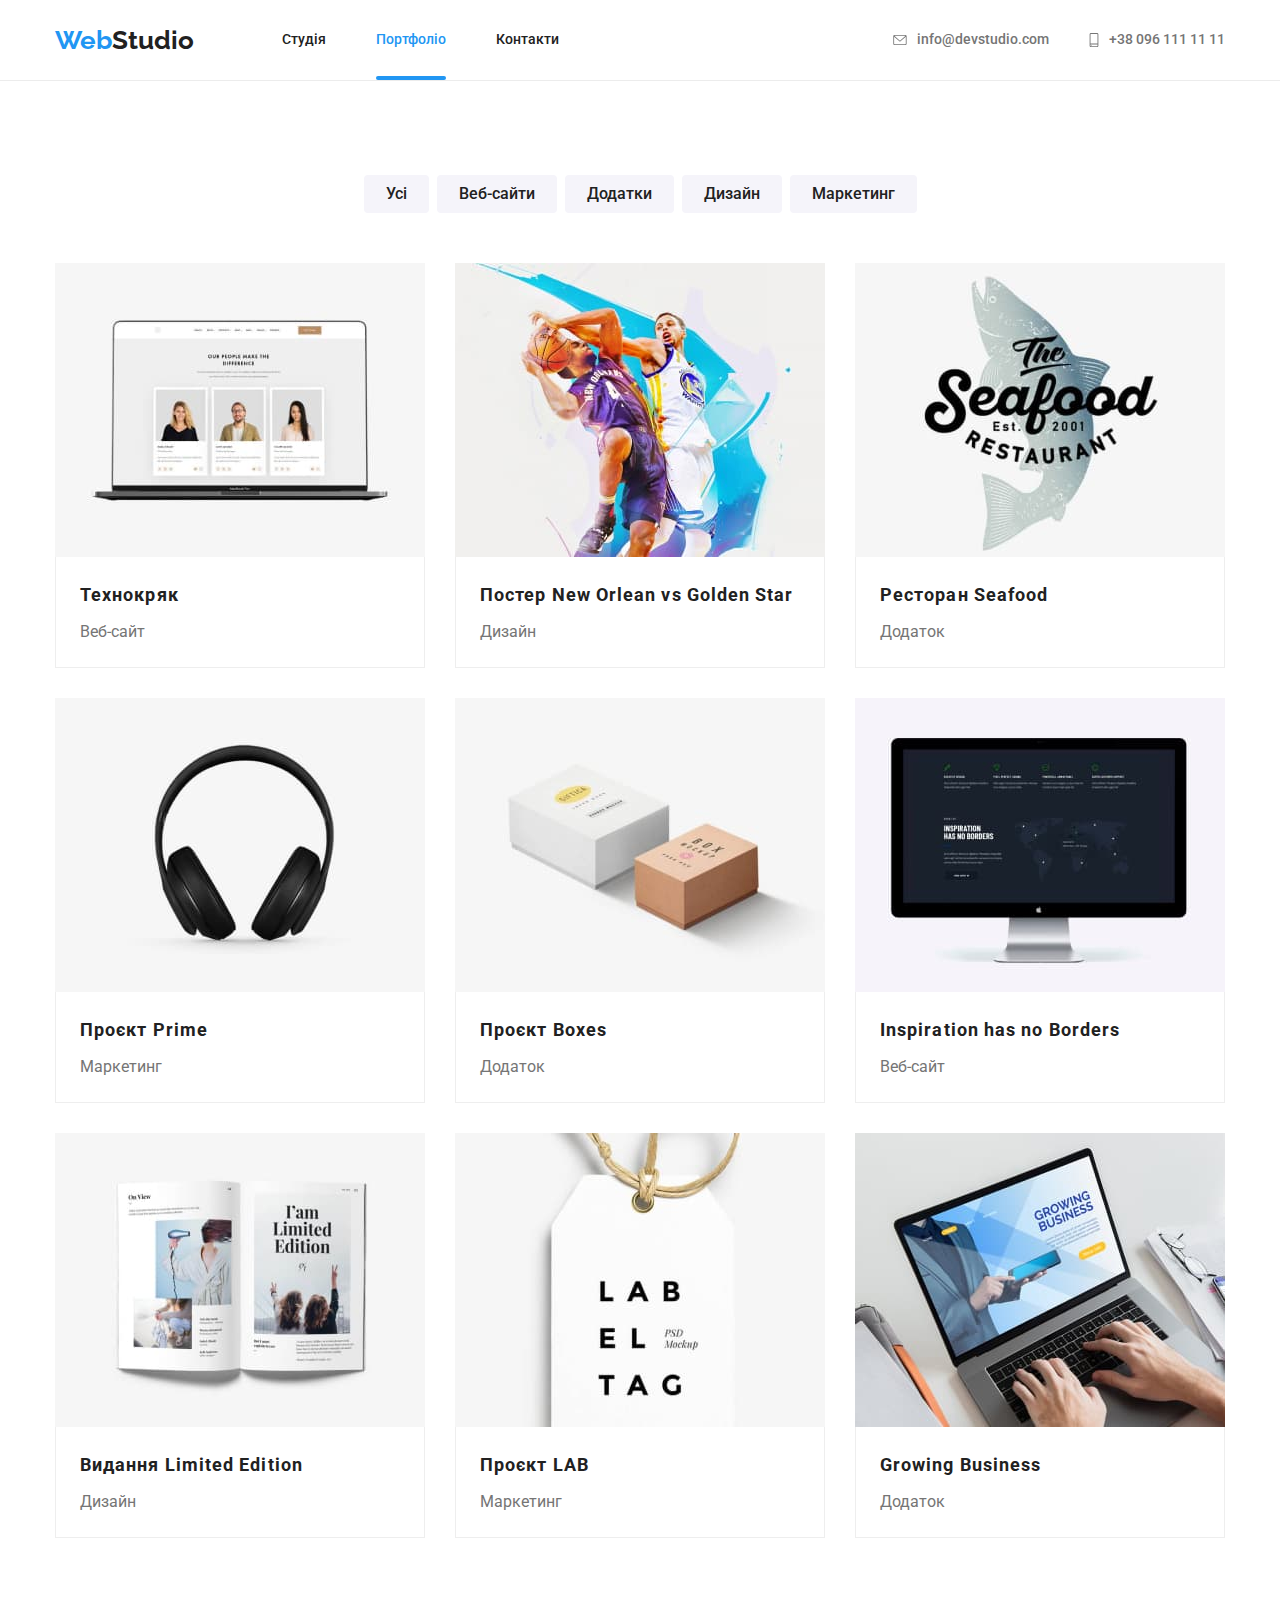
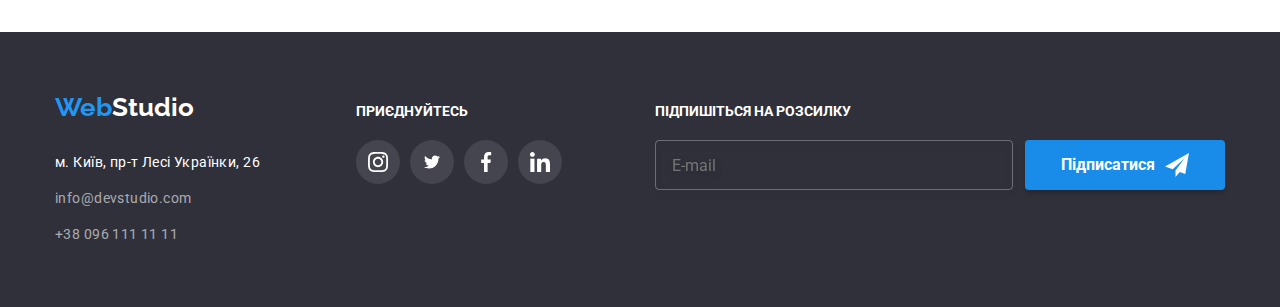
==== commit 820648eb: "fixing mobile-menu, form, input" ====
--- a/portfolio.html
+++ b/portfolio.html
@@ -231,12 +231,14 @@
                     </p>
                   </div>
                 </div>
+                
                 <div class="card-content">
                   <h2 class="card-content__title">
                     Постер New Orlean vs Golden Star
                   </h2>
                   <p class="card-content__description">Дизайн</p>
                 </div>
+
               </a>
             </li>
             <li class="card-set__item">
--- a/css/main.min.css
+++ b/css/main.min.css
@@ -1 +1 @@
-:root{--primary-text-color: #212121;--secondary-text-color: #757575;--hero-text-color: #ffffff;--description-text-color: #757575;--accent-color: #2196f3;--background-color: #f5f5f5;--background-section-color: #f5f4fa;--background-hero-footer-color: #2f303a;--fill-icons-color: #afb1b8;--primary-text-family: Roboto, sans-serif;--secondary-text-family: Raleway;--card-set-gap: 30px}.visually-hidden{position:absolute;width:1px;height:1px;margin:-1px;border:0;padding:0;clip:rect(0 0 0 0);overflow:hidden}h1,h2,h3,h4,h5,h6,p,ul{margin:0px;padding:0px}ul{list-style:none}a{text-decoration:none}img{display:block;max-width:100%}body{color:var(--primary-text-color);font-family:var(--primary-text-family)}.container{padding-left:15px;padding-right:15px;margin-left:auto;margin-right:auto}@media screen and (min-width: 480px){.container{width:480px}}@media screen and (min-width: 768px){.container{width:768px}}@media screen and (min-width: 1200px){.container{width:1200px}}.logo{color:var(--primary-text-color);font-family:var(--secondary-text-family);font-weight:700;font-size:24px;line-height:1.17;text-decoration:none}@media screen and (min-width: 1200px){.logo{font-size:26px;line-height:1.19}}.logo__text-accent{color:var(--accent-color)}.footer-logo{color:var(--hero-text-color);margin-right:0px}.mobile-menu{position:fixed;top:0;left:0;width:100vw;height:100vh;overflow:auto;background-color:var(--hero-text-color);opacity:0;visibility:hidden;pointer-events:none;-webkit-transition:opacity 250ms cubic-bezier(0.4, 0, 0.2, 1),visibility 250ms cubic-bezier(0.4, 0, 0.2, 1);transition:opacity 250ms cubic-bezier(0.4, 0, 0.2, 1),visibility 250ms cubic-bezier(0.4, 0, 0.2, 1)}.mobile-menu.is-open{opacity:1;visibility:visible;pointer-events:auto;z-index:10}.mobile-menu__container{position:relative;display:-webkit-box;display:-ms-flexbox;display:flex;-webkit-box-orient:vertical;-webkit-box-direction:normal;-ms-flex-direction:column;flex-direction:column;-webkit-box-pack:justify;-ms-flex-pack:justify;justify-content:space-between;height:100%;padding-top:48px;padding-bottom:48px;padding-left:40px}.mobile-menu-btn{background-color:rgba(0,0,0,0);border:none;top:10px;right:0;padding:0;line-height:0}.mobile-menu__close-btn{position:absolute;top:10px;right:0;background-color:rgba(0,0,0,0);border:none;padding:0;margin-right:15px;line-height:0;width:40px;height:40px}.mobile-menu__close-btn:hover .mobile-menu__close-icon,.mobile-menu__close-btn:focus .mobile-menu__close-icon{fill:var(--accent-color)}.mobile-menu__close-icon{-webkit-transition:fill 250ms cubic-bezier(0.4, 0, 0.2, 1);transition:fill 250ms cubic-bezier(0.4, 0, 0.2, 1)}.mobile-menu-btn__icon{fill:var(--primary-text-color)}.mobile-menu-btn:hover .mobile-menu-btn__icon{fill:var(--accent-color)}.mobile-menu__link{font-size:40px;font-weight:500;line-height:1.18;color:var(--primary-text-color)}.mobile-menu__item:not(:last-child){margin-bottom:32px}.mobile-menu__contact-phone{font-weight:500;font-size:34px;line-height:1.18;color:var(--accent-color);margin-bottom:32px}@media screen and (max-width: 479px){.mobile-menu__contact-phone{font-size:30px}}.mobile-menu__contact-mail{font-weight:500;font-size:24px;line-height:1.17;color:var(--description-text-color)}.mobile-menu__contact-item:not(:last-child){margin-bottom:32px}.active{color:var(--accent-color)}.mobile-menu__social-list{display:-webkit-box;display:-ms-flexbox;display:flex;margin-top:64px}.mobile-menu__social-link{font-weight:500;font-size:18px;line-height:22px;color:var(--accent-color)}.mobile-menu__social-item:not(:last-child) .mobile-menu__social-link{padding-right:10px;border-right:1px solid rgba(33,33,33,.2)}.mobile-menu__social-item:not(:first-child) .mobile-menu__social-link{padding-left:10px}.hero-container__btn{color:var(--hero-text-color);background-color:var(--accent-color);font-weight:700;font-size:16px;line-height:1.88;-webkit-box-shadow:0px 4px 4px rgba(0,0,0,.15);box-shadow:0px 4px 4px rgba(0,0,0,.15);border-radius:4px;cursor:pointer;display:block;margin-left:auto;margin-right:auto;padding:10px 24px;-webkit-transition:color 250ms cubic-bezier(0.4, 0, 0.2, 1),background-color 250ms cubic-bezier(0.4, 0, 0.2, 1),-webkit-box-shadow 250ms cubic-bezier(0.4, 0, 0.2, 1);transition:color 250ms cubic-bezier(0.4, 0, 0.2, 1),background-color 250ms cubic-bezier(0.4, 0, 0.2, 1),-webkit-box-shadow 250ms cubic-bezier(0.4, 0, 0.2, 1);transition:color 250ms cubic-bezier(0.4, 0, 0.2, 1),background-color 250ms cubic-bezier(0.4, 0, 0.2, 1),box-shadow 250ms cubic-bezier(0.4, 0, 0.2, 1);transition:color 250ms cubic-bezier(0.4, 0, 0.2, 1),background-color 250ms cubic-bezier(0.4, 0, 0.2, 1),box-shadow 250ms cubic-bezier(0.4, 0, 0.2, 1),-webkit-box-shadow 250ms cubic-bezier(0.4, 0, 0.2, 1)}.social-list{display:-webkit-box;display:-ms-flexbox;display:flex;-webkit-box-pack:justify;-ms-flex-pack:justify;justify-content:space-between}.social-list__link{display:-webkit-box;display:-ms-flexbox;display:flex;-webkit-box-pack:center;-ms-flex-pack:center;justify-content:center;-webkit-box-align:center;-ms-flex-align:center;align-items:center;width:44px;height:44px;border-radius:50%;-webkit-transition:background-color 250ms cubic-bezier(0.4, 0, 0.2, 1);transition:background-color 250ms cubic-bezier(0.4, 0, 0.2, 1)}.social-list__link:hover,.social-list__link:focus{background-color:var(--accent-color)}.social-list__icon{fill:var(--fill-icons-color);-webkit-transition:fill 250ms cubic-bezier(0.4, 0, 0.2, 1);transition:fill 250ms cubic-bezier(0.4, 0, 0.2, 1)}.social-list__link:hover .social-list__icon,.social-list__link:focus .social-list__icon{fill:var(--hero-text-color)}.social-list{display:-webkit-box;display:-ms-flexbox;display:flex;-webkit-box-pack:justify;-ms-flex-pack:justify;justify-content:space-between}@media screen and (max-width: 479px){.social-list{max-width:206px;margin-left:auto;margin-right:auto}}.social-list__link{display:-webkit-box;display:-ms-flexbox;display:flex;-webkit-box-pack:center;-ms-flex-pack:center;justify-content:center;-webkit-box-align:center;-ms-flex-align:center;align-items:center;width:44px;height:44px;border-radius:50%;-webkit-transition:background-color 250ms cubic-bezier(0.4, 0, 0.2, 1);transition:background-color 250ms cubic-bezier(0.4, 0, 0.2, 1)}.social-list__link:hover,.social-list__link:focus{background-color:var(--accent-color)}.social-list__icon{fill:var(--fill-icons-color);-webkit-transition:fill 250ms cubic-bezier(0.4, 0, 0.2, 1);transition:fill 250ms cubic-bezier(0.4, 0, 0.2, 1)}.social-list__link:hover .social-list__icon,.social-list__link:focus .social-list__icon{fill:var(--hero-text-color)}.footer-link .social-list__item:not(:last-child){margin-right:10px}.footer-link .social-list__icon{fill:var(--hero-text-color)}.footer-link .social-list__link{background-color:rgba(255,255,255,.1);-webkit-transition:background-color 250ms cubic-bezier(0.4, 0, 0.2, 1);transition:background-color 250ms cubic-bezier(0.4, 0, 0.2, 1)}.footer-link .social-list__link:hover,.footer-link .social-list__link:focus{background-color:var(--accent-color)}@media screen and (min-width: 767px)and (max-width: 1199px){.footer-link{position:absolute;top:5px;right:89px}}.backdrop{position:fixed;top:0;left:0;width:100vw;height:100vh;background-color:rgba(0,0,0,.2);-webkit-transition:opacity 250ms cubic-bezier(0.4, 0, 0.2, 1),visibility 250ms cubic-bezier(0.4, 0, 0.2, 1);transition:opacity 250ms cubic-bezier(0.4, 0, 0.2, 1),visibility 250ms cubic-bezier(0.4, 0, 0.2, 1)}.backdrop.is-hidden{opacity:0;visibility:hidden;pointer-events:none}.modal{position:fixed;top:50%;left:50%;-webkit-transform:translate(-50%, -50%);transform:translate(-50%, -50%);background-color:var(--hero-text-color);padding:40px;-webkit-box-shadow:0px 1px 3px rgba(0,0,0,.12),0px 1px 1px rgba(0,0,0,.14),0px 2px 1px rgba(0,0,0,.2);box-shadow:0px 1px 3px rgba(0,0,0,.12),0px 1px 1px rgba(0,0,0,.14),0px 2px 1px rgba(0,0,0,.2);border-radius:4px;-webkit-transition:-webkit-transform 250ms cubic-bezier(0.4, 0, 0.2, 1);transition:-webkit-transform 250ms cubic-bezier(0.4, 0, 0.2, 1);transition:transform 250ms cubic-bezier(0.4, 0, 0.2, 1);transition:transform 250ms cubic-bezier(0.4, 0, 0.2, 1), -webkit-transform 250ms cubic-bezier(0.4, 0, 0.2, 1)}@media screen and (max-width: 479px){.modal{width:100%}}@media screen and (min-width: 480px)and (max-width: 1199px){.modal{width:450px;height:609px}}@media screen and (min-width: 1200px){.modal{width:528px;height:581px}}.modal__close-btn{position:absolute;top:8px;right:8px;display:-webkit-box;display:-ms-flexbox;display:flex;-webkit-box-pack:center;-ms-flex-pack:center;justify-content:center;-webkit-box-align:center;-ms-flex-align:center;align-items:center;width:30px;height:30px;border-radius:50%;border:1px solid rgba(0,0,0,.1);background:var(--hero-text-color);padding:0px;cursor:pointer}.modal__close-icon{-webkit-transition:fill 250ms cubic-bezier(0.4, 0, 0.2, 1);transition:fill 250ms cubic-bezier(0.4, 0, 0.2, 1)}.modal__close-btn:hover .modal__close-icon,.modal__close-btn:focus .modal__close-icon{fill:var(--accent-color)}.modal__action{margin-bottom:12px;font-weight:700;font-size:20px;line-height:1.15;text-align:center;color:var(--primary-text-color)}.contact-form{width:100%}.contact-form__input{display:block;width:100%;height:40px;padding-left:42px;border:1px solid rgba(33,33,33,.2);border-radius:4px;-webkit-transition:border-color 250ms cubic-bezier(0.4, 0, 0.2, 1);transition:border-color 250ms cubic-bezier(0.4, 0, 0.2, 1)}.contact-form__input:focus{outline:none;border-color:var(--accent-color)}.contact-form__icon{position:absolute;top:50%;left:15px;-webkit-transform:translateY(-50%);transform:translateY(-50%);-webkit-transition:fill 250ms cubic-bezier(0.4, 0, 0.2, 1);transition:fill 250ms cubic-bezier(0.4, 0, 0.2, 1)}.contact-form__input:focus+.contact-form__icon{fill:var(--accent-color)}.contact-form__field{display:block;font-size:12px;line-height:1.17;color:var(--description-text-color)}.contact-form__message{width:100%;height:120px;margin-top:4px;margin-bottom:20px;padding:12px 16px;border:1px solid rgba(33,33,33,.2);border-radius:4px;resize:none;font-size:12px;line-height:1.17;-webkit-transition:border-color 250ms cubic-bezier(0.4, 0, 0.2, 1);transition:border-color 250ms cubic-bezier(0.4, 0, 0.2, 1)}.contact-form__message:focus{outline:none;border-color:var(--accent-color)}.contact-form__message::-webkit-input-placeholder{color:rgba(117,117,117,.5)}.contact-form__message::-moz-placeholder{color:rgba(117,117,117,.5)}.contact-form__message:-ms-input-placeholder{color:rgba(117,117,117,.5)}.contact-form__message::-ms-input-placeholder{color:rgba(117,117,117,.5)}.contact-form__message::placeholder{color:rgba(117,117,117,.5)}.contact-form__input-wrapper{position:relative;display:block;margin-bottom:10px;margin-top:4px}.contact-form__checkbox-label{display:-webkit-box;display:-ms-flexbox;display:flex;-webkit-box-pack:center;-ms-flex-pack:center;justify-content:center;-webkit-box-align:center;-ms-flex-align:center;align-items:center;font-size:14px;color:var(--description-text-color);cursor:pointer}@media screen and (max-width: 1199px){.contact-form__checkbox-label{font-size:12px}}.contact-form__checkbox-label::before{content:"";display:inline-block;width:16px;height:15px;cursor:pointer;margin-right:7px;border:2px solid var(--primary-text-color);border-radius:4px;-webkit-transition:background-image 250ms cubic-bezier(0.4, 0, 0.2, 1);transition:background-image 250ms cubic-bezier(0.4, 0, 0.2, 1)}.contact-form__checkbox:focus+.contact-form__checkbox-label::before{border-color:var(--accent-color);-webkit-transition:border-color 250ms cubic-bezier(0.4, 0, 0.2, 1);transition:border-color 250ms cubic-bezier(0.4, 0, 0.2, 1)}.contact-form__checkbox:checked+.contact-form__checkbox-label::before{background:var(--accent-color);border-radius:2px;background-image:url(../images/check.svg);background-repeat:no-repeat;background-position:center;border-color:var(--accent-color);-webkit-transition:background-image 250ms cubic-bezier(0.4, 0, 0.2, 1);transition:background-image 250ms cubic-bezier(0.4, 0, 0.2, 1)}.contact-form__submit-btn{display:block;margin-left:auto;margin-right:auto;width:200px;height:50px;margin-top:30px;padding:10px 52px;color:var(--hero-text-color);font-weight:700;font-size:16px;line-height:1.88;background:#188ce8;border-radius:4px;border:0;cursor:pointer;-webkit-transition:-webkit-box-shadow 250ms cubic-bezier(0.4, 0, 0.2, 1);transition:-webkit-box-shadow 250ms cubic-bezier(0.4, 0, 0.2, 1);transition:box-shadow 250ms cubic-bezier(0.4, 0, 0.2, 1);transition:box-shadow 250ms cubic-bezier(0.4, 0, 0.2, 1), -webkit-box-shadow 250ms cubic-bezier(0.4, 0, 0.2, 1)}.contact-form__submit-btn:hover,.contact-form__submit-btn:focus{-webkit-box-shadow:0px 4px 4px rgba(0,0,0,.15);box-shadow:0px 4px 4px rgba(0,0,0,.15)}.contact-form__conditions-contract{text-decoration:underline;color:var(--accent-color)}.footer-form{margin-left:auto}.footer-form-wrapper{display:-webkit-box;display:-ms-flexbox;display:flex;-webkit-box-align:center;-ms-flex-align:center;align-items:center}@media screen and (max-width: 1199px){.footer-form-wrapper{display:block}}.footer-form-wrapper__input{height:50px;padding-left:16px;margin-right:12px;border:1px solid rgba(255,255,255,.3);-webkit-filter:drop-shadow(0px 4px 4px rgba(0, 0, 0, 0.15));filter:drop-shadow(0px 4px 4px rgba(0, 0, 0, 0.15));border-radius:4px;background-color:inherit;color:rgba(255,255,255,.6)}@media screen and (max-width: 479px){.footer-form-wrapper__input{width:100%}}@media screen and (max-width: 1199px){.footer-form-wrapper__input{margin-bottom:20px}}.footer-form-wrapper__btn{display:-webkit-box;display:-ms-flexbox;display:flex;width:200px;height:50px;-webkit-box-pack:center;-ms-flex-pack:center;justify-content:center;-webkit-box-align:center;-ms-flex-align:center;align-items:center;color:var(--hero-text-color);font-weight:700;font-size:16px;line-height:1.88;background:#188ce8;border-radius:4px;border:0;cursor:pointer;-webkit-box-shadow:0px 4px 4px rgba(0,0,0,.15);box-shadow:0px 4px 4px rgba(0,0,0,.15);border-radius:4px}@media screen and (max-width: 1199px){.footer-form-wrapper__btn{margin-left:auto;margin-right:auto}}.footer-form-wrapper__icon-send{margin-left:10px}.header-container{display:-webkit-box;display:-ms-flexbox;display:flex;-webkit-box-pack:justify;-ms-flex-pack:justify;justify-content:space-between;-webkit-box-align:center;-ms-flex-align:center;align-items:center;height:60px}@media screen and (min-width: 768px){.header-container{height:80px}}.header{border-bottom-width:1px;border-bottom-style:solid;border-bottom-color:#ececec}@media screen and (max-width: 767px){.navigation{display:none}.contact{display:none}}@media screen and (min-width: 768px){.mobile-menu-btn{display:none}.header-container{display:-webkit-box;display:-ms-flexbox;display:flex;-webkit-box-align:center;-ms-flex-align:center;align-items:center}.navigation{display:-webkit-box;display:-ms-flexbox;display:flex;margin-left:88px}.contact{margin-left:auto}.navigation__item{position:relative;display:-webkit-box;display:-ms-flexbox;display:flex;font-size:14px;font-weight:500;line-height:1.14;text-decoration:none}.navigation__link{display:-webkit-box;display:-ms-flexbox;display:flex;padding-top:32px;padding-bottom:32px;color:var(--primary-text-color);-webkit-transition:color 250ms cubic-bezier(0.4, 0, 0.2, 1);transition:color 250ms cubic-bezier(0.4, 0, 0.2, 1)}.navigation__link:hover,.navigation__link:focus{color:var(--accent-color)}.navigation__item:not(:last-child){margin-right:50px}.contact__item{display:-webkit-box;display:-ms-flexbox;display:flex}.contact__link{display:-webkit-box;display:-ms-flexbox;display:flex;-webkit-box-align:center;-ms-flex-align:center;align-items:center;font-weight:500;color:var(--description-text-color)}.active{color:var(--accent-color)}.active::after{content:"";position:absolute;bottom:0;width:100%;height:4px;border-radius:2px;background-color:var(--accent-color)}.navigation__item:not(:last-child){margin-right:50px}.contact__icon{display:block;fill:currentColor}}@media screen and (max-width: 1199px){.contact{padding-top:21px;padding-bottom:21px}.contact__item:not(:last-child){margin-bottom:10px}.contact__link{font-size:12px;line-height:1.17}.contact__link:hover,.contact__link:focus{color:var(--accent-color)}.contact__icon{margin-right:8px}}@media screen and (min-width: 1200px){.contact{display:-webkit-box;display:-ms-flexbox;display:flex}.contact__link{display:-webkit-box;display:-ms-flexbox;display:flex;padding-top:32px;padding-bottom:32px;color:var(--description-text-color);-webkit-transition:color 250ms cubic-bezier(0.4, 0, 0.2, 1);transition:color 250ms cubic-bezier(0.4, 0, 0.2, 1);font-size:14px;line-height:1.14}.contact__link:hover,.contact__link:focus{color:var(--accent-color)}.contact__icon{margin-right:10px}.contact__icon:hover,.contact__icon:focus{fill:var(--accent-color)}.contact__item:not(:last-child){margin-right:40px}}.hero{text-align:center;background-color:#c4c4c4;margin:auto;background-size:cover;background-repeat:no-repeat;background-position:center}@media screen and (max-width: 1199px){.hero{height:400px;padding-top:118px;padding-bottom:118px}}@media screen and (max-width: 767px){.hero{background-image:-webkit-gradient(linear, left top, left bottom, from(rgba(47, 48, 58, 0.4)), to(rgba(47, 48, 58, 0.4))),url("../images/header_mobile@1x.jpg");background-image:linear-gradient(rgba(47, 48, 58, 0.4), rgba(47, 48, 58, 0.4)),url("../images/header_mobile@1x.jpg")}}@media screen and (max-width: 767px)and (min-device-pixel-ratio: 2),screen and (max-width: 767px)and (-webkit-min-device-pixel-ratio: 2),screen and (max-width: 767px)and (min-resolution: 192dpi),screen and (max-width: 767px)and (min-resolution: 2dppx){.hero{background-image:-webkit-gradient(linear, left top, left bottom, from(rgba(47, 48, 58, 0.4)), to(rgba(47, 48, 58, 0.4))),url("../images/header_mobile@2x.jpg");background-image:linear-gradient(rgba(47, 48, 58, 0.4), rgba(47, 48, 58, 0.4)),url("../images/header_mobile@2x.jpg")}}@media screen and (min-width: 768px){.hero{background-image:-webkit-gradient(linear, left top, left bottom, from(rgba(47, 48, 58, 0.4)), to(rgba(47, 48, 58, 0.4))),url("../images/header_tablet@1x.jpg");background-image:linear-gradient(rgba(47, 48, 58, 0.4), rgba(47, 48, 58, 0.4)),url("../images/header_tablet@1x.jpg")}}@media screen and (min-width: 768px)and (min-device-pixel-ratio: 2),screen and (min-width: 768px)and (-webkit-min-device-pixel-ratio: 2),screen and (min-width: 768px)and (min-resolution: 192dpi),screen and (min-width: 768px)and (min-resolution: 2dppx){.hero{background-image:-webkit-gradient(linear, left top, left bottom, from(rgba(47, 48, 58, 0.4)), to(rgba(47, 48, 58, 0.4))),url("../images/header_tablet@2x.jpg");background-image:linear-gradient(rgba(47, 48, 58, 0.4), rgba(47, 48, 58, 0.4)),url("../images/header_tablet@2x.jpg")}}@media screen and (min-width: 1199px){.hero{max-width:1600px;height:600px;padding-top:200px;padding-bottom:200px;background-image:-webkit-gradient(linear, left top, left bottom, from(rgba(47, 48, 58, 0.4)), to(rgba(47, 48, 58, 0.4))),url("../images/header_desktop@1x.jpg");background-image:linear-gradient(rgba(47, 48, 58, 0.4), rgba(47, 48, 58, 0.4)),url("../images/header_desktop@1x.jpg")}}@media screen and (min-width: 1199px)and (min-device-pixel-ratio: 2),screen and (min-width: 1199px)and (-webkit-min-device-pixel-ratio: 2),screen and (min-width: 1199px)and (min-resolution: 192dpi),screen and (min-width: 1199px)and (min-resolution: 2dppx){.hero{background-image:-webkit-gradient(linear, left top, left bottom, from(rgba(47, 48, 58, 0.4)), to(rgba(47, 48, 58, 0.4))),url("../images/header_desktop@2x.jpg");background-image:linear-gradient(rgba(47, 48, 58, 0.4), rgba(47, 48, 58, 0.4)),url("../images/header_desktop@2x.jpg")}}.hero-container__title{color:var(--hero-text-color);font-weight:900;text-transform:uppercase;margin-left:auto;margin-right:auto;margin-bottom:30px}@media screen and (min-width: 480px)and (max-width: 1199px){.hero-container__title{font-size:26px;line-height:1.62;width:360px}}@media screen and (min-width: 1200px){.hero-container__title{font-size:44px;line-height:1.36;width:696px}}.feature{padding-top:94px;padding-bottom:94px}@media screen and (max-width: 1199px){.feature{padding-top:60px;padding-bottom:60px}}@media screen and (max-width: 767px){.features{display:block}}@media screen and (min-width: 768px){.features{display:-webkit-box;display:-ms-flexbox;display:flex;-ms-flex-wrap:wrap;flex-wrap:wrap;margin-left:calc(-1*var(--card-set-gap));margin-top:calc(-1*var(--card-set-gap))}}.features__title{font-weight:700;font-size:14px;line-height:1.17;margin-bottom:10px}@media screen and (max-width: 767px){.features__title{text-align:center}}.features__description{color:var(--description-text-color);font-size:14px;line-height:1.71}@media screen and (min-width: 479px)and (max-width: 767px){.features__section{width:450px}}@media screen and (min-width: 768px)and (max-width: 1199px){.features__section{width:354px;margin-left:var(--card-set-gap);margin-top:var(--card-set-gap)}}@media screen and (min-width: 1200px){.features__section{width:270px;margin-left:var(--card-set-gap);margin-top:var(--card-set-gap)}}@media screen and (max-width: 768px){.features__section:not(:last-child){margin-bottom:30px}}.features__picture{display:-webkit-box;display:-ms-flexbox;display:flex;width:100%;height:120px;background:var(--background-section-color);border-radius:4px;-webkit-box-pack:center;-ms-flex-pack:center;justify-content:center;-webkit-box-align:center;-ms-flex-align:center;align-items:center;margin-bottom:var(--card-set-gap)}.examples{padding-bottom:94px}@media screen and (max-width: 1199px){.examples{display:none}}.business{display:-webkit-box;display:-ms-flexbox;display:flex}.business__section{position:relative}.business__section:not(:last-child){margin-right:30px}.examples-container__title{font-weight:700;font-size:36px;line-height:1.17;text-align:center;margin-bottom:50px}.business__overlay{position:absolute;display:-webkit-box;display:-ms-flexbox;display:flex;bottom:0;width:100%;height:70px;background:rgba(47,48,58,.8);font-weight:700;font-size:14px;line-height:1.14;-webkit-box-align:center;-ms-flex-align:center;align-items:center;-webkit-box-pack:center;-ms-flex-pack:center;justify-content:center;text-transform:uppercase;color:var(--hero-text-color)}.team{background-color:var(--background-section-color);padding-top:94px;padding-bottom:94px}@media screen and (max-width: 1199px){.team{padding-top:60px;padding-bottom:60px}}.team-container__title{font-weight:700;text-align:center;line-height:1.17;font-size:36px;margin-bottom:50px}@media screen and (max-width: 1199px){.team-container__title{font-size:28px;margin-bottom:30px}}.cards{display:-webkit-box;display:-ms-flexbox;display:flex;-ms-flex-wrap:wrap;flex-wrap:wrap}@media screen and (max-width: 767px){.cards{display:block}}@media screen and (min-width: 768px){.cards{margin-left:calc(-1*var(--card-set-gap));margin-top:calc(-1*var(--card-set-gap))}}.cards__section{background-color:var(--hero-text-color);border-radius:0px 0px 4px 4px;-webkit-box-shadow:0px 1px 3px rgba(0,0,0,.12),0px 1px 1px rgba(0,0,0,.14),0px 2px 1px rgba(0,0,0,.2);box-shadow:0px 1px 3px rgba(0,0,0,.12),0px 1px 1px rgba(0,0,0,.14),0px 2px 1px rgba(0,0,0,.2)}@media screen and (min-width: 479px)and (max-width: 767px){.cards__section{width:450px}}@media screen and (min-width: 768px){.cards__section{margin-left:var(--card-set-gap);margin-top:var(--card-set-gap)}}@media screen and (max-width: 767px){.cards__section:not(:last-child){margin-bottom:30px}}.cards__person-card{padding:30px 32px}@media screen and (min-width: 479px)and (max-width: 767px){.cards__person-card{padding:30px 122px 24px 122px}}@media screen and (min-width: 768px)and (max-width: 1199px){.cards__person-card{padding:30px 74px 24px 74px}}.cards__person-name{font-weight:500;font-size:16px;line-height:1.17;text-align:center;margin-bottom:10px}.cards__person-position{color:var(--description-text-color);font-weight:400;font-size:16px;line-height:1.17;text-align:center;margin-bottom:16px}.clients{padding-top:94px;padding-bottom:94px}@media screen and (max-width: 1199px){.clients{padding-top:60px;padding-bottom:60px}}.clients-container__title{font-weight:700;font-size:36px;line-height:1.17;text-align:center;margin-bottom:30px}@media screen and (max-width: 1199px){.clients-container__title{font-size:28px}}.clients-list{display:-webkit-box;display:-ms-flexbox;display:flex;-ms-flex-wrap:wrap;flex-wrap:wrap;margin-top:calc(-1*var(--card-set-gap))}@media screen and (min-width: 480px){.clients-list{margin-left:calc(-1*var(--card-set-gap))}}.clients-list__item{height:92px;margin-left:var(--card-set-gap);margin-top:var(--card-set-gap)}@media screen and (max-width: 479px){.clients-list__item{margin-left:auto;margin-right:auto}}.clients-list__link{display:-webkit-box;display:-ms-flexbox;display:flex;-webkit-box-pack:center;-ms-flex-pack:center;justify-content:center;-webkit-box-align:center;-ms-flex-align:center;align-items:center;height:92px;border:1px solid var(--fill-icons-color);border-radius:4px;width:170px;-webkit-transition:border 250ms cubic-bezier(0.4, 0, 0.2, 1);transition:border 250ms cubic-bezier(0.4, 0, 0.2, 1)}@media screen and (max-width: 767px){.clients-list__link{width:210px}}@media screen and (min-width: 768px)and (max-width: 1199px){.clients-list__link{width:226px}}.clients-list__link:hover,.clients-list__link:focus{border:1px solid var(--accent-color);border-radius:4px}.clients-list__icon{fill:var(--fill-icons-color);-webkit-transition:fill 250ms cubic-bezier(0.4, 0, 0.2, 1);transition:fill 250ms cubic-bezier(0.4, 0, 0.2, 1)}.clients-list__link:hover .clients-list__icon,.clients-list__link:focus .clients-list__icon{fill:var(--accent-color)}.footer{background-color:var(--background-hero-footer-color);padding-top:60px;padding-bottom:60px}.home{color:var(--hero-text-color);font-style:normal;font-size:14px;line-height:1.71;letter-spacing:.03em;display:block;margin-top:28px;width:231px}@media screen and (max-width: 767px){.home{margin-top:20px;margin-bottom:60px;margin-left:auto;margin-right:auto}}@media screen and (min-width: 767px)and (max-width: 1199px){.home{text-align:center}}.home__contact{color:rgba(255,255,255,.6);display:block}.footmail{margin-top:12px;margin-bottom:12px}.footer-container{display:-webkit-box;display:-ms-flexbox;display:flex;-webkit-box-align:baseline;-ms-flex-align:baseline;align-items:baseline;position:relative}@media screen and (max-width: 1199px){.footer-container{display:block;text-align:center}}.footer-container__address{margin-right:70px}@media screen and (max-width: 767px){.footer-container__address{margin-right:auto;margin-left:auto}}@media screen and (max-width: 1199px){.footer-container__address{width:232px}}@media screen and (min-width: 767px)and (max-width: 1199px){.footer-container__address{margin-left:76px;margin-bottom:60px}}.footer-link__title,.footer-form__title{color:var(--hero-text-color);font-weight:700;font-size:14px;text-transform:uppercase;line-height:1.14;margin-bottom:20px}@media screen and (max-width: 767px){.footer-link{margin-bottom:60px;margin-left:auto;margin-right:auto}}@media screen and (max-width: 1199px){.footer-link{width:206px;height:80px}}.filter{display:-webkit-box;display:-ms-flexbox;display:flex;margin-bottom:50px;-webkit-box-pack:center;-ms-flex-pack:center;justify-content:center}@media screen and (max-width: 479px){.filter{-ms-flex-wrap:wrap;flex-wrap:wrap}}@media screen and (min-width: 480px)and (max-width: 767px){.filter{width:326px;-ms-flex-wrap:wrap;flex-wrap:wrap;margin-bottom:40px;-webkit-box-pack:start;-ms-flex-pack:start;justify-content:start}}.filter__item:not(:last-child){margin-right:8px}@media screen and (max-width: 767px){.filter__item:nth-child(-n+3){margin-bottom:15px}}.filter__button{cursor:pointer;color:var(--primary-text-color);background-color:var(--background-section-color);font-size:16px;font-weight:500;line-height:1.63;border-radius:4px;border-width:0;padding:6px 22px;-webkit-transition:color 250ms cubic-bezier(0.4, 0, 0.2, 1),background-color 250ms cubic-bezier(0.4, 0, 0.2, 1),-webkit-box-shadow 250ms cubic-bezier(0.4, 0, 0.2, 1);transition:color 250ms cubic-bezier(0.4, 0, 0.2, 1),background-color 250ms cubic-bezier(0.4, 0, 0.2, 1),-webkit-box-shadow 250ms cubic-bezier(0.4, 0, 0.2, 1);transition:color 250ms cubic-bezier(0.4, 0, 0.2, 1),background-color 250ms cubic-bezier(0.4, 0, 0.2, 1),box-shadow 250ms cubic-bezier(0.4, 0, 0.2, 1);transition:color 250ms cubic-bezier(0.4, 0, 0.2, 1),background-color 250ms cubic-bezier(0.4, 0, 0.2, 1),box-shadow 250ms cubic-bezier(0.4, 0, 0.2, 1),-webkit-box-shadow 250ms cubic-bezier(0.4, 0, 0.2, 1)}.filter__button:hover,.filter__button:focus{color:var(--hero-text-color);background-color:var(--accent-color);-webkit-box-shadow:0px 3px 1px rgba(0,0,0,.1),0px 1px 2px rgba(0,0,0,.08),0px 2px 2px rgba(0,0,0,.12);box-shadow:0px 3px 1px rgba(0,0,0,.1),0px 1px 2px rgba(0,0,0,.08),0px 2px 2px rgba(0,0,0,.12)}.portfolio{padding-top:94px;padding-bottom:94px}@media screen and (max-width: 1199px){.portfolio{padding-top:60px;padding-bottom:60px}}.card-set{display:-webkit-box;display:-ms-flexbox;display:flex;-ms-flex-wrap:wrap;flex-wrap:wrap}@media screen and (min-width: 768px){.card-set{margin-left:calc(-1*var(--card-set-gap));margin-top:calc(-1*var(--card-set-gap))}}@media screen and (min-width: 480px)and (max-width: 767px){.card-set__item{width:450px;margin-top:var(--card-set-gap)}}@media screen and (min-width: 768px)and (max-width: 1199px){.card-set__item{width:354px}}@media screen and (min-width: 768px){.card-set__item{margin-left:var(--card-set-gap);margin-top:var(--card-set-gap)}}@media screen and (max-width: 479px){.card-set__item:not(:first-child){margin-top:var(--card-set-gap)}}.card-content__title{color:var(--primary-text-color);font-size:18px;font-weight:700;line-height:2;letter-spacing:.06em}@media screen and (min-width: 768px)and (max-width: 1199px){.card-content__title{width:306px}}.card-content__description{color:var(--secondary-text-color);font-size:16px;font-weight:400;line-height:1.88;margin-top:4px}.card-content{padding:20px 24px 20px 24px;border-left:1px solid #eee;border-right:1px solid #eee;border-bottom:1px solid #eee}.card-set__link{display:block;-webkit-transition:-webkit-box-shadow 250ms cubic-bezier(0.4, 0, 0.2, 1);transition:-webkit-box-shadow 250ms cubic-bezier(0.4, 0, 0.2, 1);transition:box-shadow 250ms cubic-bezier(0.4, 0, 0.2, 1);transition:box-shadow 250ms cubic-bezier(0.4, 0, 0.2, 1), -webkit-box-shadow 250ms cubic-bezier(0.4, 0, 0.2, 1)}.card-set__link:hover,.card-set__link:focus{-webkit-box-shadow:0px 1px 1px rgba(0,0,0,.12),0px 4px 4px rgba(0,0,0,.06),1px 4px 6px rgba(0,0,0,.16);box-shadow:0px 1px 1px rgba(0,0,0,.12),0px 4px 4px rgba(0,0,0,.06),1px 4px 6px rgba(0,0,0,.16)}@media screen and (min-width: 768px)and (max-width: 1199px){.card-content--grow{height:146px}}.card-set__img{position:relative;overflow:hidden}.card-set__overlay{position:absolute;top:0;width:100%;height:100%;background:rgba(33,150,243,.9);font-weight:400;font-size:18px;line-height:1.6;padding:63px 24px;color:var(--hero-text-color);opacity:0;-webkit-transform:translateY(100%);transform:translateY(100%);-webkit-transition:opacity 250ms cubic-bezier(0.4, 0, 0.2, 1),-webkit-transform 250ms cubic-bezier(0.4, 0, 0.2, 1);transition:opacity 250ms cubic-bezier(0.4, 0, 0.2, 1),-webkit-transform 250ms cubic-bezier(0.4, 0, 0.2, 1);transition:transform 250ms cubic-bezier(0.4, 0, 0.2, 1),opacity 250ms cubic-bezier(0.4, 0, 0.2, 1);transition:transform 250ms cubic-bezier(0.4, 0, 0.2, 1),opacity 250ms cubic-bezier(0.4, 0, 0.2, 1),-webkit-transform 250ms cubic-bezier(0.4, 0, 0.2, 1)}.card-set__item:hover .card-set__overlay,.card-set__item:focus .card-set__overlay{-webkit-transform:translateY(0);transform:translateY(0);opacity:1}/*# sourceMappingURL=main.min.css.map */+:root{--primary-text-color: #212121;--secondary-text-color: #757575;--hero-text-color: #ffffff;--description-text-color: #757575;--accent-color: #2196f3;--background-color: #f5f5f5;--background-section-color: #f5f4fa;--background-hero-footer-color: #2f303a;--fill-icons-color: #afb1b8;--primary-text-family: Roboto, sans-serif;--secondary-text-family: Raleway;--card-set-gap: 30px}.visually-hidden{position:absolute;width:1px;height:1px;margin:-1px;border:0;padding:0;clip:rect(0 0 0 0);overflow:hidden}h1,h2,h3,h4,h5,h6,p,ul{margin:0px;padding:0px}ul{list-style:none}a{text-decoration:none}img{display:block;max-width:100%}body{color:var(--primary-text-color);font-family:var(--primary-text-family)}.container{padding-left:15px;padding-right:15px;margin-left:auto;margin-right:auto}@media screen and (min-width: 480px){.container{width:480px}}@media screen and (min-width: 768px){.container{width:768px}}@media screen and (min-width: 1200px){.container{width:1200px}}.logo{color:var(--primary-text-color);font-family:var(--secondary-text-family);font-weight:700;font-size:24px;line-height:1.17;text-decoration:none}@media screen and (min-width: 1200px){.logo{font-size:26px;line-height:1.19}}.logo__text-accent{color:var(--accent-color)}.footer-logo{color:var(--hero-text-color);margin-right:0px}.mobile-menu{position:fixed;top:0;left:0;width:100vw;height:100vh;overflow:auto;background-color:var(--hero-text-color);opacity:0;visibility:hidden;pointer-events:none;-webkit-transition:opacity 250ms cubic-bezier(0.4, 0, 0.2, 1),visibility 250ms cubic-bezier(0.4, 0, 0.2, 1);transition:opacity 250ms cubic-bezier(0.4, 0, 0.2, 1),visibility 250ms cubic-bezier(0.4, 0, 0.2, 1)}.mobile-menu.is-open{opacity:1;visibility:visible;pointer-events:auto;z-index:10}.mobile-menu__container{position:relative;display:-webkit-box;display:-ms-flexbox;display:flex;-webkit-box-orient:vertical;-webkit-box-direction:normal;-ms-flex-direction:column;flex-direction:column;-webkit-box-pack:justify;-ms-flex-pack:justify;justify-content:space-between;height:100%;padding-top:48px;padding-bottom:48px;padding-left:40px}.mobile-menu-btn{background-color:rgba(0,0,0,0);border:none;top:10px;right:0;padding:0;line-height:0}.mobile-menu__close-btn{position:absolute;top:10px;right:0;background-color:rgba(0,0,0,0);border:none;padding:0;margin-right:15px;line-height:0;width:40px;height:40px}.mobile-menu__close-btn:hover .mobile-menu__close-icon,.mobile-menu__close-btn:focus .mobile-menu__close-icon{fill:var(--accent-color)}.mobile-menu__close-icon{-webkit-transition:fill 250ms cubic-bezier(0.4, 0, 0.2, 1);transition:fill 250ms cubic-bezier(0.4, 0, 0.2, 1)}.mobile-menu-btn__icon{fill:var(--primary-text-color)}.mobile-menu-btn:hover .mobile-menu-btn__icon{fill:var(--accent-color)}.mobile-menu__link{font-size:40px;font-weight:500;line-height:1.18;color:var(--primary-text-color)}.mobile-menu__item:hover .mobile-menu__link,.mobile-menu__item:focus .mobile-menu__link{color:var(--accent-color)}.mobile-menu__item:not(:last-child){margin-bottom:32px}.mobile-menu__contact-phone{font-weight:500;font-size:34px;line-height:1.18;color:var(--accent-color);margin-bottom:32px}@media screen and (max-width: 479px){.mobile-menu__contact-phone{font-size:30px}}.mobile-menu__contact-mail{font-weight:500;font-size:24px;line-height:1.17;color:var(--description-text-color)}.mobile-menu__contact-item:not(:last-child){margin-bottom:32px}.active{color:var(--accent-color)}.mobile-menu__social-list{display:-webkit-box;display:-ms-flexbox;display:flex;margin-top:64px}.mobile-menu__social-link{font-weight:500;font-size:18px;line-height:22px;color:var(--accent-color)}@media screen and (max-width: 479px){.mobile-menu__social-link{font-size:12px}}.mobile-menu__social-item:not(:last-child) .mobile-menu__social-link{padding-right:10px;border-right:1px solid rgba(33,33,33,.2)}.mobile-menu__social-item:not(:first-child) .mobile-menu__social-link{padding-left:10px}.hero-container__btn{color:var(--hero-text-color);background-color:var(--accent-color);font-weight:700;font-size:16px;line-height:1.88;-webkit-box-shadow:0px 4px 4px rgba(0,0,0,.15);box-shadow:0px 4px 4px rgba(0,0,0,.15);border-radius:4px;cursor:pointer;display:block;margin-left:auto;margin-right:auto;padding:10px 24px;-webkit-transition:color 250ms cubic-bezier(0.4, 0, 0.2, 1),background-color 250ms cubic-bezier(0.4, 0, 0.2, 1),-webkit-box-shadow 250ms cubic-bezier(0.4, 0, 0.2, 1);transition:color 250ms cubic-bezier(0.4, 0, 0.2, 1),background-color 250ms cubic-bezier(0.4, 0, 0.2, 1),-webkit-box-shadow 250ms cubic-bezier(0.4, 0, 0.2, 1);transition:color 250ms cubic-bezier(0.4, 0, 0.2, 1),background-color 250ms cubic-bezier(0.4, 0, 0.2, 1),box-shadow 250ms cubic-bezier(0.4, 0, 0.2, 1);transition:color 250ms cubic-bezier(0.4, 0, 0.2, 1),background-color 250ms cubic-bezier(0.4, 0, 0.2, 1),box-shadow 250ms cubic-bezier(0.4, 0, 0.2, 1),-webkit-box-shadow 250ms cubic-bezier(0.4, 0, 0.2, 1)}.social-list{display:-webkit-box;display:-ms-flexbox;display:flex;-webkit-box-pack:justify;-ms-flex-pack:justify;justify-content:space-between}.social-list__link{display:-webkit-box;display:-ms-flexbox;display:flex;-webkit-box-pack:center;-ms-flex-pack:center;justify-content:center;-webkit-box-align:center;-ms-flex-align:center;align-items:center;width:44px;height:44px;border-radius:50%;-webkit-transition:background-color 250ms cubic-bezier(0.4, 0, 0.2, 1);transition:background-color 250ms cubic-bezier(0.4, 0, 0.2, 1)}.social-list__link:hover,.social-list__link:focus{background-color:var(--accent-color)}.social-list__icon{fill:var(--fill-icons-color);-webkit-transition:fill 250ms cubic-bezier(0.4, 0, 0.2, 1);transition:fill 250ms cubic-bezier(0.4, 0, 0.2, 1)}.social-list__link:hover .social-list__icon,.social-list__link:focus .social-list__icon{fill:var(--hero-text-color)}.social-list{display:-webkit-box;display:-ms-flexbox;display:flex;-webkit-box-pack:justify;-ms-flex-pack:justify;justify-content:space-between}@media screen and (max-width: 479px){.social-list{max-width:206px;margin-left:auto;margin-right:auto}}.social-list__link{display:-webkit-box;display:-ms-flexbox;display:flex;-webkit-box-pack:center;-ms-flex-pack:center;justify-content:center;-webkit-box-align:center;-ms-flex-align:center;align-items:center;width:44px;height:44px;border-radius:50%;-webkit-transition:background-color 250ms cubic-bezier(0.4, 0, 0.2, 1);transition:background-color 250ms cubic-bezier(0.4, 0, 0.2, 1)}.social-list__link:hover,.social-list__link:focus{background-color:var(--accent-color)}.social-list__icon{fill:var(--fill-icons-color);-webkit-transition:fill 250ms cubic-bezier(0.4, 0, 0.2, 1);transition:fill 250ms cubic-bezier(0.4, 0, 0.2, 1)}.social-list__link:hover .social-list__icon,.social-list__link:focus .social-list__icon{fill:var(--hero-text-color)}.footer-link .social-list__item:not(:last-child){margin-right:10px}.footer-link .social-list__icon{fill:var(--hero-text-color)}.footer-link .social-list__link{background-color:rgba(255,255,255,.1);-webkit-transition:background-color 250ms cubic-bezier(0.4, 0, 0.2, 1);transition:background-color 250ms cubic-bezier(0.4, 0, 0.2, 1)}.footer-link .social-list__link:hover,.footer-link .social-list__link:focus{background-color:var(--accent-color)}@media screen and (min-width: 767px)and (max-width: 1199px){.footer-link{position:absolute;top:5px;right:89px}}.backdrop{position:fixed;top:0;left:0;width:100vw;height:100vh;background-color:rgba(0,0,0,.2);-webkit-transition:opacity 250ms cubic-bezier(0.4, 0, 0.2, 1),visibility 250ms cubic-bezier(0.4, 0, 0.2, 1);transition:opacity 250ms cubic-bezier(0.4, 0, 0.2, 1),visibility 250ms cubic-bezier(0.4, 0, 0.2, 1)}.backdrop.is-hidden{opacity:0;visibility:hidden;pointer-events:none}.modal{position:fixed;top:50%;left:50%;-webkit-transform:translate(-50%, -50%);transform:translate(-50%, -50%);background-color:var(--hero-text-color);padding:40px;-webkit-box-shadow:0px 1px 3px rgba(0,0,0,.12),0px 1px 1px rgba(0,0,0,.14),0px 2px 1px rgba(0,0,0,.2);box-shadow:0px 1px 3px rgba(0,0,0,.12),0px 1px 1px rgba(0,0,0,.14),0px 2px 1px rgba(0,0,0,.2);border-radius:4px;-webkit-transition:-webkit-transform 250ms cubic-bezier(0.4, 0, 0.2, 1);transition:-webkit-transform 250ms cubic-bezier(0.4, 0, 0.2, 1);transition:transform 250ms cubic-bezier(0.4, 0, 0.2, 1);transition:transform 250ms cubic-bezier(0.4, 0, 0.2, 1), -webkit-transform 250ms cubic-bezier(0.4, 0, 0.2, 1)}@media screen and (max-width: 479px){.modal{width:100%}}@media screen and (min-width: 480px)and (max-width: 1199px){.modal{width:450px;height:609px}}@media screen and (min-width: 1200px){.modal{width:528px;height:581px}}.modal__close-btn{position:absolute;top:8px;right:8px;display:-webkit-box;display:-ms-flexbox;display:flex;-webkit-box-pack:center;-ms-flex-pack:center;justify-content:center;-webkit-box-align:center;-ms-flex-align:center;align-items:center;width:30px;height:30px;border-radius:50%;border:1px solid rgba(0,0,0,.1);background:var(--hero-text-color);padding:0px;cursor:pointer}.modal__close-icon{-webkit-transition:fill 250ms cubic-bezier(0.4, 0, 0.2, 1);transition:fill 250ms cubic-bezier(0.4, 0, 0.2, 1)}.modal__close-btn:hover .modal__close-icon,.modal__close-btn:focus .modal__close-icon{fill:var(--accent-color)}.modal__action{margin-bottom:12px;font-weight:700;font-size:20px;line-height:1.15;text-align:center;color:var(--primary-text-color)}.contact-form{width:100%}.contact-form__input{display:block;width:100%;height:40px;padding-left:42px;border:1px solid rgba(33,33,33,.2);border-radius:4px;-webkit-transition:border-color 250ms cubic-bezier(0.4, 0, 0.2, 1);transition:border-color 250ms cubic-bezier(0.4, 0, 0.2, 1)}.contact-form__input:focus{outline:none;border-color:var(--accent-color)}.contact-form__icon{position:absolute;top:50%;left:15px;-webkit-transform:translateY(-50%);transform:translateY(-50%);-webkit-transition:fill 250ms cubic-bezier(0.4, 0, 0.2, 1);transition:fill 250ms cubic-bezier(0.4, 0, 0.2, 1)}.contact-form__input:focus+.contact-form__icon{fill:var(--accent-color)}.contact-form__field{display:block;font-size:12px;line-height:1.17;color:var(--description-text-color)}.contact-form__message{width:100%;height:120px;margin-top:4px;margin-bottom:20px;padding:12px 16px;border:1px solid rgba(33,33,33,.2);border-radius:4px;resize:none;font-size:12px;line-height:1.17;-webkit-transition:border-color 250ms cubic-bezier(0.4, 0, 0.2, 1);transition:border-color 250ms cubic-bezier(0.4, 0, 0.2, 1)}.contact-form__message:focus{outline:none;border-color:var(--accent-color)}.contact-form__message::-webkit-input-placeholder{color:rgba(117,117,117,.5)}.contact-form__message::-moz-placeholder{color:rgba(117,117,117,.5)}.contact-form__message:-ms-input-placeholder{color:rgba(117,117,117,.5)}.contact-form__message::-ms-input-placeholder{color:rgba(117,117,117,.5)}.contact-form__message::placeholder{color:rgba(117,117,117,.5)}.contact-form__input-wrapper{position:relative;display:block;margin-bottom:10px;margin-top:4px}.contact-form__checkbox-label{display:-webkit-box;display:-ms-flexbox;display:flex;-webkit-box-pack:center;-ms-flex-pack:center;justify-content:center;-webkit-box-align:center;-ms-flex-align:center;align-items:center;color:var(--description-text-color);cursor:pointer;font-size:14px}@media screen and (max-width: 479px){.contact-form__checkbox-label{font-size:8px}}@media screen and (min-width: 480px)and (max-width: 1199px){.contact-form__checkbox-label{font-size:12px}}.contact-form__checkbox-label::before{content:"";display:inline-block;width:16px;height:15px;cursor:pointer;margin-right:7px;border:2px solid var(--primary-text-color);border-radius:4px;-webkit-transition:background-image 250ms cubic-bezier(0.4, 0, 0.2, 1);transition:background-image 250ms cubic-bezier(0.4, 0, 0.2, 1)}.contact-form__checkbox:focus+.contact-form__checkbox-label::before{border-color:var(--accent-color);-webkit-transition:border-color 250ms cubic-bezier(0.4, 0, 0.2, 1);transition:border-color 250ms cubic-bezier(0.4, 0, 0.2, 1)}.contact-form__checkbox:checked+.contact-form__checkbox-label::before{background:var(--accent-color);border-radius:2px;background-image:url(../images/check.svg);background-repeat:no-repeat;background-position:center;border-color:var(--accent-color);-webkit-transition:background-image 250ms cubic-bezier(0.4, 0, 0.2, 1);transition:background-image 250ms cubic-bezier(0.4, 0, 0.2, 1)}.contact-form__submit-btn{display:block;margin-left:auto;margin-right:auto;width:200px;height:50px;margin-top:30px;padding:10px 52px;color:var(--hero-text-color);font-weight:700;font-size:16px;line-height:1.88;background:#188ce8;border-radius:4px;border:0;cursor:pointer;-webkit-transition:-webkit-box-shadow 250ms cubic-bezier(0.4, 0, 0.2, 1);transition:-webkit-box-shadow 250ms cubic-bezier(0.4, 0, 0.2, 1);transition:box-shadow 250ms cubic-bezier(0.4, 0, 0.2, 1);transition:box-shadow 250ms cubic-bezier(0.4, 0, 0.2, 1), -webkit-box-shadow 250ms cubic-bezier(0.4, 0, 0.2, 1)}.contact-form__submit-btn:hover,.contact-form__submit-btn:focus{-webkit-box-shadow:0px 4px 4px rgba(0,0,0,.15);box-shadow:0px 4px 4px rgba(0,0,0,.15)}.contact-form__conditions-contract{text-decoration:underline;color:var(--accent-color)}.footer-form{margin-left:auto}.footer-form-wrapper{display:-webkit-box;display:-ms-flexbox;display:flex;-webkit-box-align:center;-ms-flex-align:center;align-items:center}@media screen and (max-width: 1199px){.footer-form-wrapper{display:block}}.footer-form-wrapper__input{width:358px;height:50px;padding-left:16px;margin-right:12px;border:1px solid rgba(255,255,255,.3);-webkit-filter:drop-shadow(0px 4px 4px rgba(0, 0, 0, 0.15));filter:drop-shadow(0px 4px 4px rgba(0, 0, 0, 0.15));border-radius:4px;background-color:inherit;color:rgba(255,255,255,.6)}@media screen and (max-width: 479px){.footer-form-wrapper__input{width:100%}}@media screen and (max-width: 1199px){.footer-form-wrapper__input{margin-bottom:20px}}.footer-form-wrapper__btn{display:-webkit-box;display:-ms-flexbox;display:flex;width:200px;height:50px;-webkit-box-pack:center;-ms-flex-pack:center;justify-content:center;-webkit-box-align:center;-ms-flex-align:center;align-items:center;color:var(--hero-text-color);font-weight:700;font-size:16px;line-height:1.88;background:#188ce8;border-radius:4px;border:0;cursor:pointer;-webkit-box-shadow:0px 4px 4px rgba(0,0,0,.15);box-shadow:0px 4px 4px rgba(0,0,0,.15);border-radius:4px}@media screen and (max-width: 1199px){.footer-form-wrapper__btn{margin-left:auto;margin-right:auto}}.footer-form-wrapper__icon-send{margin-left:10px}.header-container{display:-webkit-box;display:-ms-flexbox;display:flex;-webkit-box-pack:justify;-ms-flex-pack:justify;justify-content:space-between;-webkit-box-align:center;-ms-flex-align:center;align-items:center;height:60px}@media screen and (min-width: 768px){.header-container{height:80px}}.header{border-bottom-width:1px;border-bottom-style:solid;border-bottom-color:#ececec}@media screen and (max-width: 767px){.navigation{display:none}.contact{display:none}}@media screen and (min-width: 768px){.mobile-menu-btn{display:none}.header-container{display:-webkit-box;display:-ms-flexbox;display:flex;-webkit-box-align:center;-ms-flex-align:center;align-items:center}.navigation{display:-webkit-box;display:-ms-flexbox;display:flex;margin-left:88px}.contact{margin-left:auto}.navigation__item{position:relative;display:-webkit-box;display:-ms-flexbox;display:flex;font-size:14px;font-weight:500;line-height:1.14;text-decoration:none}.navigation__link{display:-webkit-box;display:-ms-flexbox;display:flex;padding-top:32px;padding-bottom:32px;color:var(--primary-text-color);-webkit-transition:color 250ms cubic-bezier(0.4, 0, 0.2, 1);transition:color 250ms cubic-bezier(0.4, 0, 0.2, 1)}.navigation__link:hover,.navigation__link:focus{color:var(--accent-color)}.navigation__item:not(:last-child){margin-right:50px}.contact__item{display:-webkit-box;display:-ms-flexbox;display:flex}.contact__link{display:-webkit-box;display:-ms-flexbox;display:flex;-webkit-box-align:center;-ms-flex-align:center;align-items:center;font-weight:500;color:var(--description-text-color)}.active{color:var(--accent-color)}.active::after{content:"";position:absolute;bottom:0;width:100%;height:4px;border-radius:2px;background-color:var(--accent-color)}.navigation__item:not(:last-child){margin-right:50px}.contact__icon{display:block;fill:currentColor}}@media screen and (max-width: 1199px){.contact{padding-top:21px;padding-bottom:21px}.contact__item:not(:last-child){margin-bottom:10px}.contact__link{font-size:12px;line-height:1.17}.contact__link:hover,.contact__link:focus{color:var(--accent-color)}.contact__icon{margin-right:8px}}@media screen and (min-width: 1200px){.contact{display:-webkit-box;display:-ms-flexbox;display:flex}.contact__link{display:-webkit-box;display:-ms-flexbox;display:flex;padding-top:32px;padding-bottom:32px;color:var(--description-text-color);-webkit-transition:color 250ms cubic-bezier(0.4, 0, 0.2, 1);transition:color 250ms cubic-bezier(0.4, 0, 0.2, 1);font-size:14px;line-height:1.14}.contact__link:hover,.contact__link:focus{color:var(--accent-color)}.contact__icon{margin-right:10px}.contact__icon:hover,.contact__icon:focus{fill:var(--accent-color)}.contact__item:not(:last-child){margin-right:40px}}.hero{text-align:center;background-color:#c4c4c4;margin:auto;background-size:cover;background-repeat:no-repeat;background-position:center}@media screen and (max-width: 1199px){.hero{height:400px;padding-top:118px;padding-bottom:118px}}@media screen and (max-width: 767px){.hero{background-image:-webkit-gradient(linear, left top, left bottom, from(rgba(47, 48, 58, 0.4)), to(rgba(47, 48, 58, 0.4))),url("../images/header_mobile@1x.jpg");background-image:linear-gradient(rgba(47, 48, 58, 0.4), rgba(47, 48, 58, 0.4)),url("../images/header_mobile@1x.jpg")}}@media screen and (max-width: 767px)and (min-device-pixel-ratio: 2),screen and (max-width: 767px)and (-webkit-min-device-pixel-ratio: 2),screen and (max-width: 767px)and (min-resolution: 192dpi),screen and (max-width: 767px)and (min-resolution: 2dppx){.hero{background-image:-webkit-gradient(linear, left top, left bottom, from(rgba(47, 48, 58, 0.4)), to(rgba(47, 48, 58, 0.4))),url("../images/header_mobile@2x.jpg");background-image:linear-gradient(rgba(47, 48, 58, 0.4), rgba(47, 48, 58, 0.4)),url("../images/header_mobile@2x.jpg")}}@media screen and (min-width: 768px){.hero{background-image:-webkit-gradient(linear, left top, left bottom, from(rgba(47, 48, 58, 0.4)), to(rgba(47, 48, 58, 0.4))),url("../images/header_tablet@1x.jpg");background-image:linear-gradient(rgba(47, 48, 58, 0.4), rgba(47, 48, 58, 0.4)),url("../images/header_tablet@1x.jpg")}}@media screen and (min-width: 768px)and (min-device-pixel-ratio: 2),screen and (min-width: 768px)and (-webkit-min-device-pixel-ratio: 2),screen and (min-width: 768px)and (min-resolution: 192dpi),screen and (min-width: 768px)and (min-resolution: 2dppx){.hero{background-image:-webkit-gradient(linear, left top, left bottom, from(rgba(47, 48, 58, 0.4)), to(rgba(47, 48, 58, 0.4))),url("../images/header_tablet@2x.jpg");background-image:linear-gradient(rgba(47, 48, 58, 0.4), rgba(47, 48, 58, 0.4)),url("../images/header_tablet@2x.jpg")}}@media screen and (min-width: 1199px){.hero{max-width:1600px;height:600px;padding-top:200px;padding-bottom:200px;background-image:-webkit-gradient(linear, left top, left bottom, from(rgba(47, 48, 58, 0.4)), to(rgba(47, 48, 58, 0.4))),url("../images/header_desktop@1x.jpg");background-image:linear-gradient(rgba(47, 48, 58, 0.4), rgba(47, 48, 58, 0.4)),url("../images/header_desktop@1x.jpg")}}@media screen and (min-width: 1199px)and (min-device-pixel-ratio: 2),screen and (min-width: 1199px)and (-webkit-min-device-pixel-ratio: 2),screen and (min-width: 1199px)and (min-resolution: 192dpi),screen and (min-width: 1199px)and (min-resolution: 2dppx){.hero{background-image:-webkit-gradient(linear, left top, left bottom, from(rgba(47, 48, 58, 0.4)), to(rgba(47, 48, 58, 0.4))),url("../images/header_desktop@2x.jpg");background-image:linear-gradient(rgba(47, 48, 58, 0.4), rgba(47, 48, 58, 0.4)),url("../images/header_desktop@2x.jpg")}}.hero-container__title{color:var(--hero-text-color);font-weight:900;text-transform:uppercase;margin-left:auto;margin-right:auto;margin-bottom:30px}@media screen and (min-width: 480px)and (max-width: 1199px){.hero-container__title{font-size:26px;line-height:1.62;width:360px}}@media screen and (min-width: 1200px){.hero-container__title{font-size:44px;line-height:1.36;width:696px}}.feature{padding-top:94px;padding-bottom:94px}@media screen and (max-width: 1199px){.feature{padding-top:60px;padding-bottom:60px}}@media screen and (max-width: 767px){.features{display:block}}@media screen and (min-width: 768px){.features{display:-webkit-box;display:-ms-flexbox;display:flex;-ms-flex-wrap:wrap;flex-wrap:wrap;margin-left:calc(-1*var(--card-set-gap));margin-top:calc(-1*var(--card-set-gap))}}.features__title{font-weight:700;font-size:14px;line-height:1.17;margin-bottom:10px}@media screen and (max-width: 767px){.features__title{text-align:center}}.features__description{color:var(--description-text-color);font-size:14px;line-height:1.71}@media screen and (min-width: 479px)and (max-width: 767px){.features__section{width:450px}}@media screen and (min-width: 768px)and (max-width: 1199px){.features__section{width:354px;margin-left:var(--card-set-gap);margin-top:var(--card-set-gap)}}@media screen and (min-width: 1200px){.features__section{width:270px;margin-left:var(--card-set-gap);margin-top:var(--card-set-gap)}}@media screen and (max-width: 768px){.features__section:not(:last-child){margin-bottom:30px}}.features__picture{display:-webkit-box;display:-ms-flexbox;display:flex;width:100%;height:120px;background:var(--background-section-color);border-radius:4px;-webkit-box-pack:center;-ms-flex-pack:center;justify-content:center;-webkit-box-align:center;-ms-flex-align:center;align-items:center;margin-bottom:var(--card-set-gap)}.examples{padding-bottom:94px}@media screen and (max-width: 1199px){.examples{display:none}}.business{display:-webkit-box;display:-ms-flexbox;display:flex}.business__section{position:relative}.business__section:not(:last-child){margin-right:30px}.examples-container__title{font-weight:700;font-size:36px;line-height:1.17;text-align:center;margin-bottom:50px}.business__overlay{position:absolute;display:-webkit-box;display:-ms-flexbox;display:flex;bottom:0;width:100%;height:70px;background:rgba(47,48,58,.8);font-weight:700;font-size:14px;line-height:1.14;-webkit-box-align:center;-ms-flex-align:center;align-items:center;-webkit-box-pack:center;-ms-flex-pack:center;justify-content:center;text-transform:uppercase;color:var(--hero-text-color)}.team{background-color:var(--background-section-color);padding-top:94px;padding-bottom:94px}@media screen and (max-width: 1199px){.team{padding-top:60px;padding-bottom:60px}}.team-container__title{font-weight:700;text-align:center;line-height:1.17;font-size:36px;margin-bottom:50px}@media screen and (max-width: 1199px){.team-container__title{font-size:28px;margin-bottom:30px}}.cards{display:-webkit-box;display:-ms-flexbox;display:flex;-ms-flex-wrap:wrap;flex-wrap:wrap}@media screen and (max-width: 767px){.cards{display:block}}@media screen and (min-width: 768px){.cards{margin-left:calc(-1*var(--card-set-gap));margin-top:calc(-1*var(--card-set-gap))}}.cards__section{background-color:var(--hero-text-color);border-radius:0px 0px 4px 4px;-webkit-box-shadow:0px 1px 3px rgba(0,0,0,.12),0px 1px 1px rgba(0,0,0,.14),0px 2px 1px rgba(0,0,0,.2);box-shadow:0px 1px 3px rgba(0,0,0,.12),0px 1px 1px rgba(0,0,0,.14),0px 2px 1px rgba(0,0,0,.2)}@media screen and (min-width: 479px)and (max-width: 767px){.cards__section{width:450px}}@media screen and (min-width: 768px){.cards__section{margin-left:var(--card-set-gap);margin-top:var(--card-set-gap)}}@media screen and (max-width: 767px){.cards__section:not(:last-child){margin-bottom:30px}}.cards__person-card{padding:30px 32px}@media screen and (min-width: 479px)and (max-width: 767px){.cards__person-card{padding:30px 122px 24px 122px}}@media screen and (min-width: 768px)and (max-width: 1199px){.cards__person-card{padding:30px 74px 24px 74px}}.cards__person-name{font-weight:500;font-size:16px;line-height:1.17;text-align:center;margin-bottom:10px}.cards__person-position{color:var(--description-text-color);font-weight:400;font-size:16px;line-height:1.17;text-align:center;margin-bottom:16px}.clients{padding-top:94px;padding-bottom:94px}@media screen and (max-width: 1199px){.clients{padding-top:60px;padding-bottom:60px}}.clients-container__title{font-weight:700;font-size:36px;line-height:1.17;text-align:center;margin-bottom:30px}@media screen and (max-width: 1199px){.clients-container__title{font-size:28px}}.clients-list{display:-webkit-box;display:-ms-flexbox;display:flex;-ms-flex-wrap:wrap;flex-wrap:wrap;margin-top:calc(-1*var(--card-set-gap))}@media screen and (min-width: 480px){.clients-list{margin-left:calc(-1*var(--card-set-gap))}}.clients-list__item{height:92px;margin-left:var(--card-set-gap);margin-top:var(--card-set-gap)}@media screen and (max-width: 479px){.clients-list__item{margin-left:auto;margin-right:auto}}.clients-list__link{display:-webkit-box;display:-ms-flexbox;display:flex;-webkit-box-pack:center;-ms-flex-pack:center;justify-content:center;-webkit-box-align:center;-ms-flex-align:center;align-items:center;height:92px;border:1px solid var(--fill-icons-color);border-radius:4px;width:170px;-webkit-transition:border 250ms cubic-bezier(0.4, 0, 0.2, 1);transition:border 250ms cubic-bezier(0.4, 0, 0.2, 1)}@media screen and (max-width: 767px){.clients-list__link{width:210px}}@media screen and (min-width: 768px)and (max-width: 1199px){.clients-list__link{width:226px}}.clients-list__link:hover,.clients-list__link:focus{border:1px solid var(--accent-color);border-radius:4px}.clients-list__icon{fill:var(--fill-icons-color);-webkit-transition:fill 250ms cubic-bezier(0.4, 0, 0.2, 1);transition:fill 250ms cubic-bezier(0.4, 0, 0.2, 1)}.clients-list__link:hover .clients-list__icon,.clients-list__link:focus .clients-list__icon{fill:var(--accent-color)}.footer{background-color:var(--background-hero-footer-color);padding-top:60px;padding-bottom:60px}.home{color:var(--hero-text-color);font-style:normal;font-size:14px;line-height:1.71;letter-spacing:.03em;display:block;margin-top:28px;width:231px}@media screen and (max-width: 767px){.home{margin-top:20px;margin-bottom:60px;margin-left:auto;margin-right:auto}}@media screen and (min-width: 767px)and (max-width: 1199px){.home{text-align:center}}.home__contact{color:rgba(255,255,255,.6);display:block}.footmail{margin-top:12px;margin-bottom:12px}.footer-container{display:-webkit-box;display:-ms-flexbox;display:flex;-webkit-box-align:baseline;-ms-flex-align:baseline;align-items:baseline;position:relative}@media screen and (max-width: 1199px){.footer-container{display:block;text-align:center}}.footer-container__address{margin-right:70px}@media screen and (max-width: 767px){.footer-container__address{margin-right:auto;margin-left:auto}}@media screen and (max-width: 1199px){.footer-container__address{width:232px}}@media screen and (min-width: 767px)and (max-width: 1199px){.footer-container__address{margin-left:76px;margin-bottom:60px}}.footer-link__title,.footer-form__title{color:var(--hero-text-color);font-weight:700;font-size:14px;text-transform:uppercase;line-height:1.14;margin-bottom:20px}@media screen and (max-width: 767px){.footer-link{margin-bottom:60px;margin-left:auto;margin-right:auto}}@media screen and (max-width: 1199px){.footer-link{width:206px;height:80px}}.filter{display:-webkit-box;display:-ms-flexbox;display:flex;margin-bottom:50px;-webkit-box-pack:center;-ms-flex-pack:center;justify-content:center}@media screen and (max-width: 479px){.filter{-ms-flex-wrap:wrap;flex-wrap:wrap}}@media screen and (min-width: 480px)and (max-width: 767px){.filter{width:326px;-ms-flex-wrap:wrap;flex-wrap:wrap;margin-bottom:40px;-webkit-box-pack:start;-ms-flex-pack:start;justify-content:start}}.filter__item:not(:last-child){margin-right:8px}@media screen and (max-width: 767px){.filter__item:nth-child(-n+3){margin-bottom:15px}}.filter__button{cursor:pointer;color:var(--primary-text-color);background-color:var(--background-section-color);font-size:16px;font-weight:500;line-height:1.63;border-radius:4px;border-width:0;padding:6px 22px;-webkit-transition:color 250ms cubic-bezier(0.4, 0, 0.2, 1),background-color 250ms cubic-bezier(0.4, 0, 0.2, 1),-webkit-box-shadow 250ms cubic-bezier(0.4, 0, 0.2, 1);transition:color 250ms cubic-bezier(0.4, 0, 0.2, 1),background-color 250ms cubic-bezier(0.4, 0, 0.2, 1),-webkit-box-shadow 250ms cubic-bezier(0.4, 0, 0.2, 1);transition:color 250ms cubic-bezier(0.4, 0, 0.2, 1),background-color 250ms cubic-bezier(0.4, 0, 0.2, 1),box-shadow 250ms cubic-bezier(0.4, 0, 0.2, 1);transition:color 250ms cubic-bezier(0.4, 0, 0.2, 1),background-color 250ms cubic-bezier(0.4, 0, 0.2, 1),box-shadow 250ms cubic-bezier(0.4, 0, 0.2, 1),-webkit-box-shadow 250ms cubic-bezier(0.4, 0, 0.2, 1)}.filter__button:hover,.filter__button:focus{color:var(--hero-text-color);background-color:var(--accent-color);-webkit-box-shadow:0px 3px 1px rgba(0,0,0,.1),0px 1px 2px rgba(0,0,0,.08),0px 2px 2px rgba(0,0,0,.12);box-shadow:0px 3px 1px rgba(0,0,0,.1),0px 1px 2px rgba(0,0,0,.08),0px 2px 2px rgba(0,0,0,.12)}.portfolio{padding-top:94px;padding-bottom:94px}@media screen and (max-width: 1199px){.portfolio{padding-top:60px;padding-bottom:60px}}.card-set{display:-webkit-box;display:-ms-flexbox;display:flex;-ms-flex-wrap:wrap;flex-wrap:wrap}@media screen and (min-width: 768px){.card-set{margin-left:calc(-1*var(--card-set-gap));margin-top:calc(-1*var(--card-set-gap))}}@media screen and (min-width: 480px)and (max-width: 767px){.card-set__item{width:450px;margin-top:var(--card-set-gap)}}@media screen and (min-width: 768px)and (max-width: 1199px){.card-set__item{width:354px}}@media screen and (min-width: 768px){.card-set__item{margin-left:var(--card-set-gap);margin-top:var(--card-set-gap)}}@media screen and (max-width: 479px){.card-set__item:not(:first-child){margin-top:var(--card-set-gap)}}.card-content__title{color:var(--primary-text-color);font-size:18px;font-weight:700;line-height:2;letter-spacing:.06em}@media screen and (min-width: 768px)and (max-width: 1199px){.card-content__title{width:306px}}.card-content__description{color:var(--secondary-text-color);font-size:16px;font-weight:400;line-height:1.88;margin-top:4px}.card-content{padding:20px 24px 20px 24px;border-left:1px solid #eee;border-right:1px solid #eee;border-bottom:1px solid #eee;-webkit-box-flex:1;-ms-flex-positive:1;flex-grow:1}.card-set__link{display:-webkit-box;display:-ms-flexbox;display:flex;-webkit-box-orient:vertical;-webkit-box-direction:normal;-ms-flex-direction:column;flex-direction:column;-webkit-transition:-webkit-box-shadow 250ms cubic-bezier(0.4, 0, 0.2, 1);transition:-webkit-box-shadow 250ms cubic-bezier(0.4, 0, 0.2, 1);transition:box-shadow 250ms cubic-bezier(0.4, 0, 0.2, 1);transition:box-shadow 250ms cubic-bezier(0.4, 0, 0.2, 1), -webkit-box-shadow 250ms cubic-bezier(0.4, 0, 0.2, 1)}.card-set__link:hover,.card-set__link:focus{-webkit-box-shadow:0px 1px 1px rgba(0,0,0,.12),0px 4px 4px rgba(0,0,0,.06),1px 4px 6px rgba(0,0,0,.16);box-shadow:0px 1px 1px rgba(0,0,0,.12),0px 4px 4px rgba(0,0,0,.06),1px 4px 6px rgba(0,0,0,.16)}@media screen and (min-width: 768px)and (max-width: 1199px){.card-content--grow{-webkit-box-flex:1;-ms-flex-positive:1;flex-grow:1}}.card-set__img{position:relative;overflow:hidden}.card-set__overlay{position:absolute;top:0;width:100%;height:100%;background:rgba(33,150,243,.9);font-weight:400;font-size:18px;line-height:1.6;padding:63px 24px;color:var(--hero-text-color);opacity:0;-webkit-transform:translateY(100%);transform:translateY(100%);-webkit-transition:opacity 250ms cubic-bezier(0.4, 0, 0.2, 1),-webkit-transform 250ms cubic-bezier(0.4, 0, 0.2, 1);transition:opacity 250ms cubic-bezier(0.4, 0, 0.2, 1),-webkit-transform 250ms cubic-bezier(0.4, 0, 0.2, 1);transition:transform 250ms cubic-bezier(0.4, 0, 0.2, 1),opacity 250ms cubic-bezier(0.4, 0, 0.2, 1);transition:transform 250ms cubic-bezier(0.4, 0, 0.2, 1),opacity 250ms cubic-bezier(0.4, 0, 0.2, 1),-webkit-transform 250ms cubic-bezier(0.4, 0, 0.2, 1)}@media screen and (max-width: 479px){.card-set__overlay{font-size:12px}}.card-set__item:hover .card-set__overlay,.card-set__item:focus .card-set__overlay{-webkit-transform:translateY(0);transform:translateY(0);opacity:1}/*# sourceMappingURL=main.min.css.map */